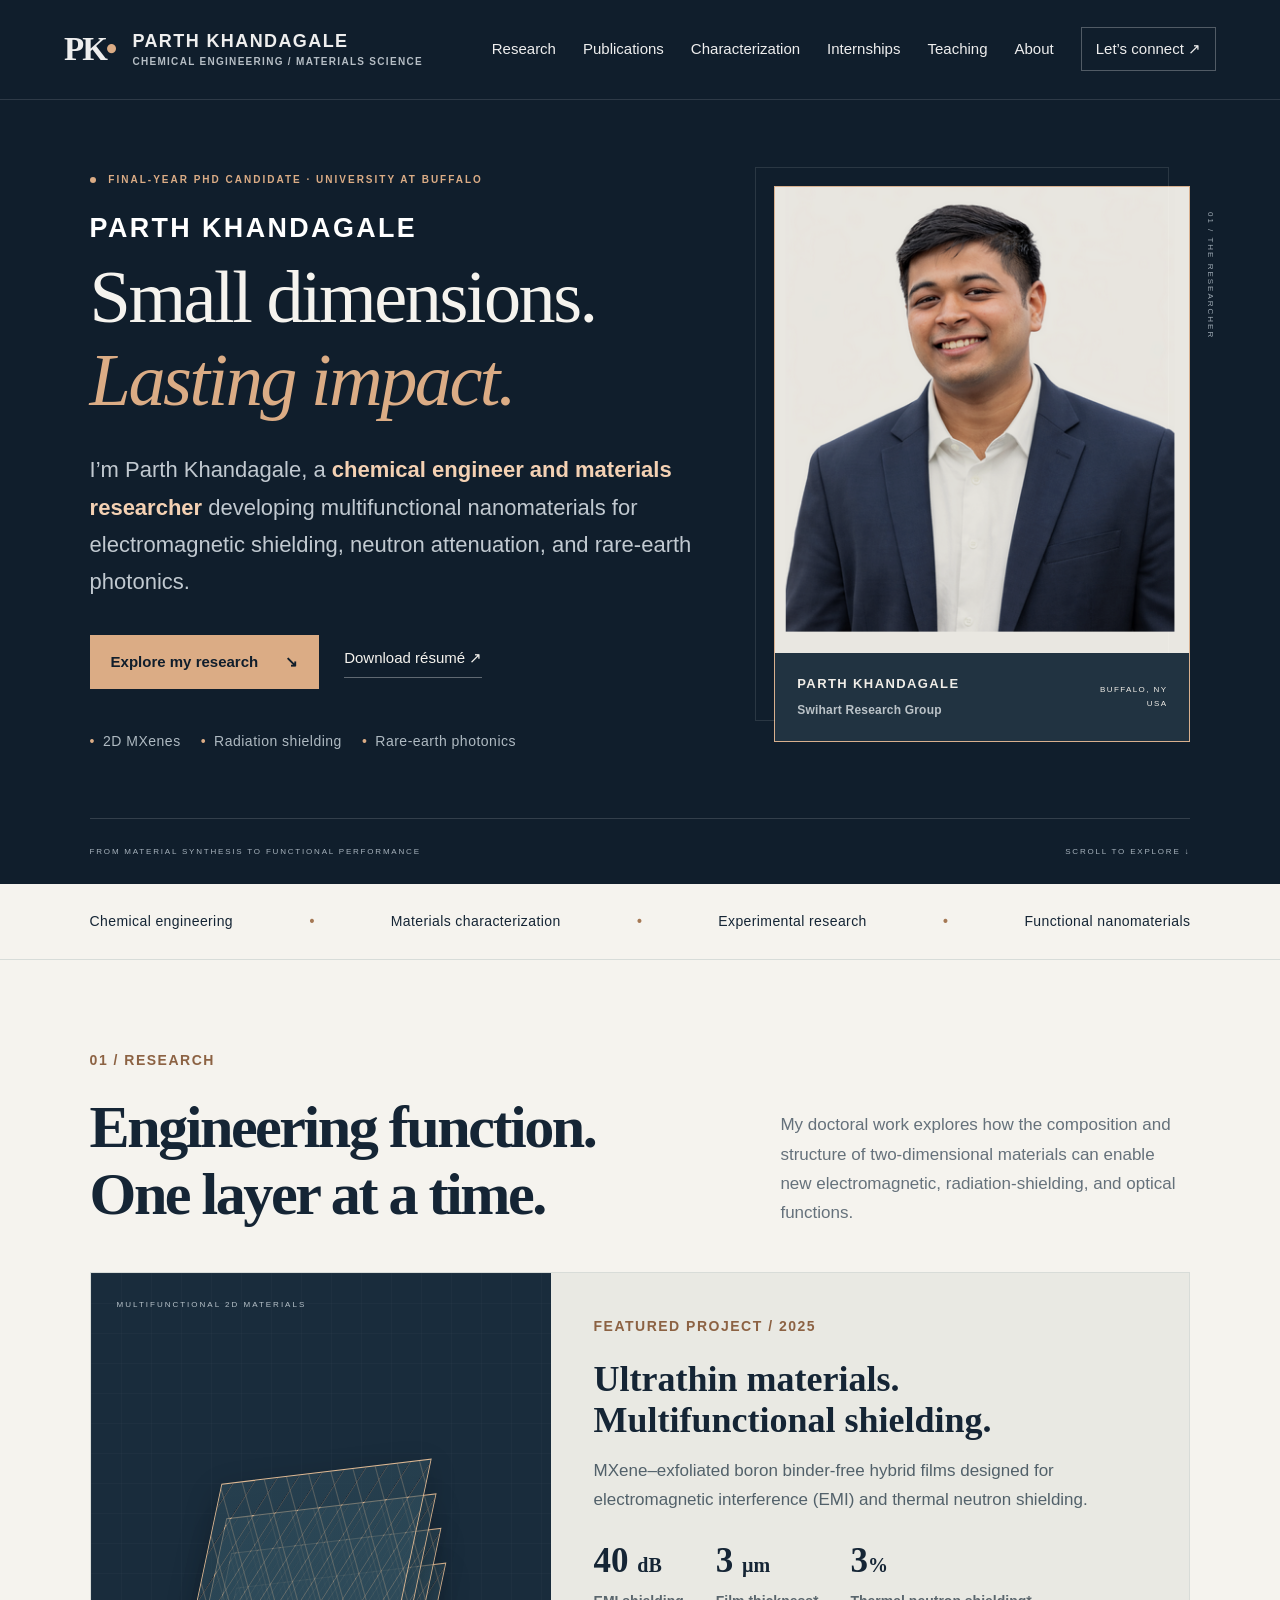
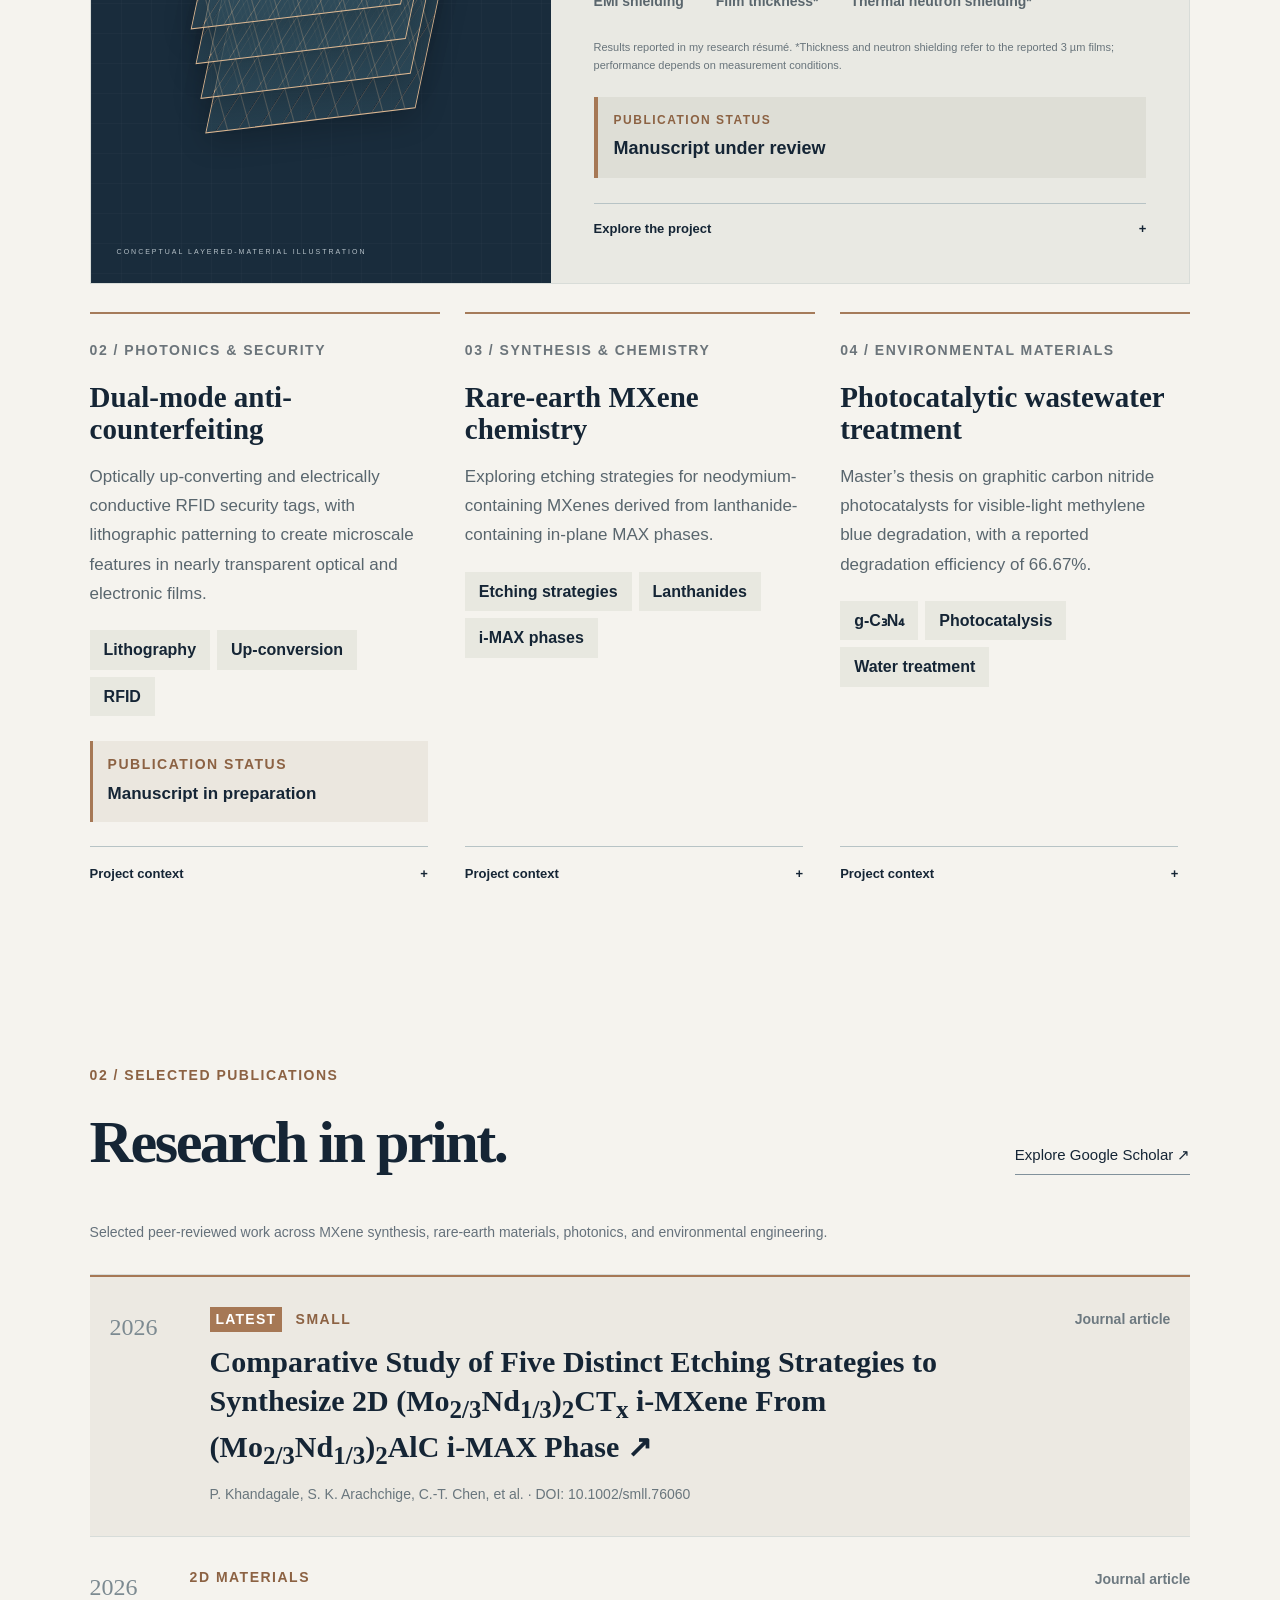
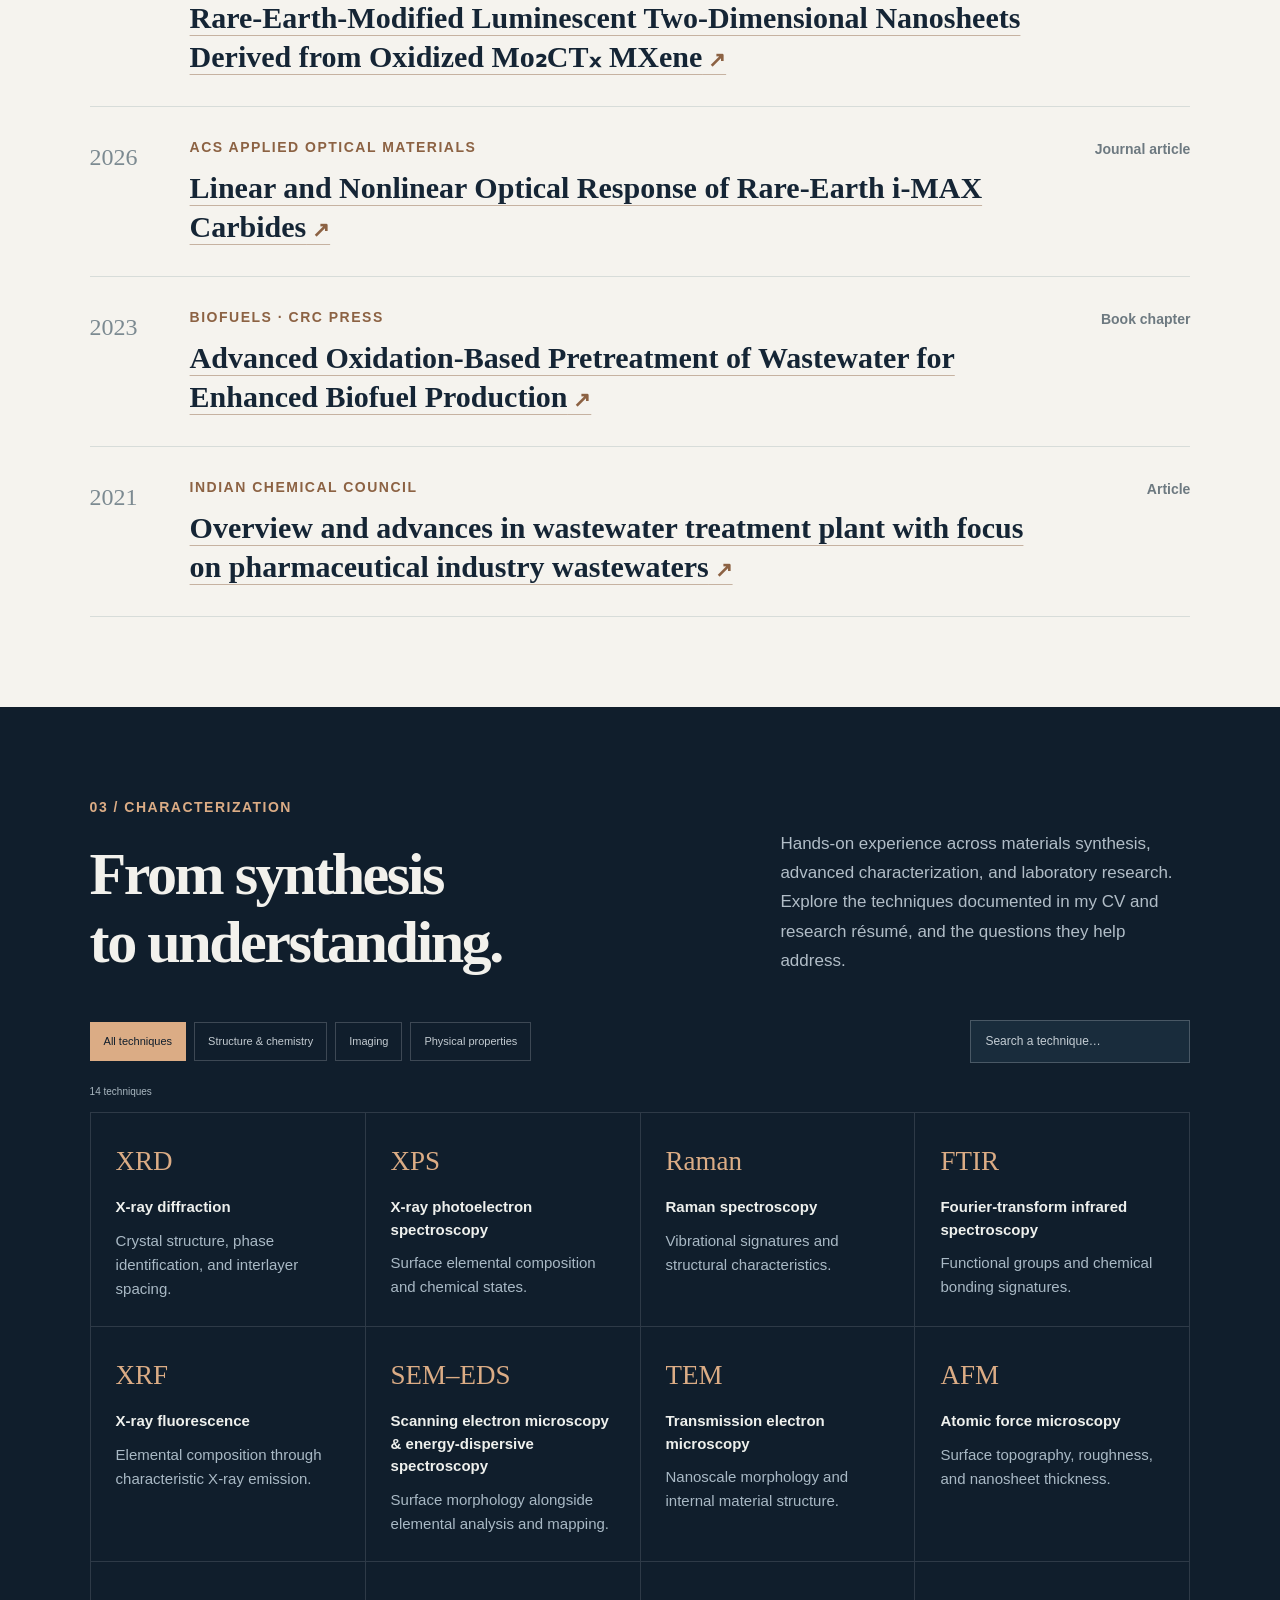
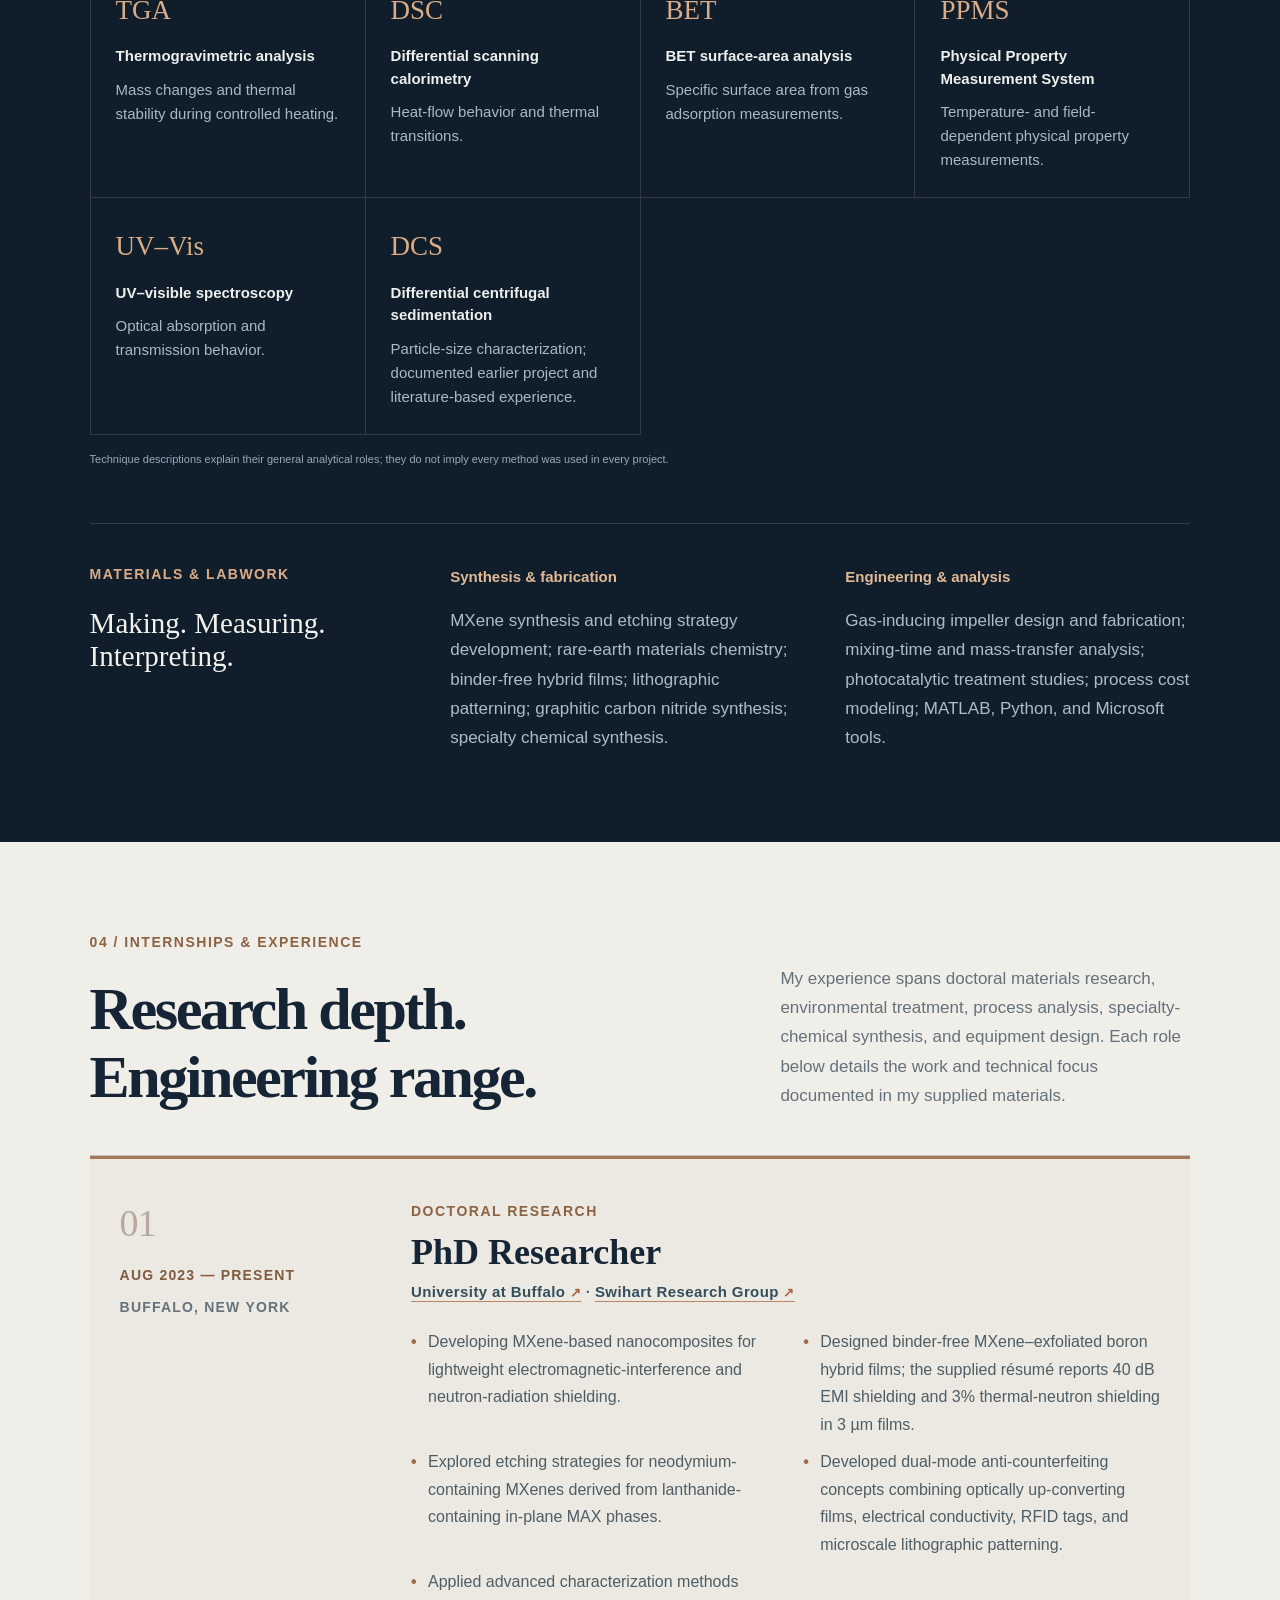
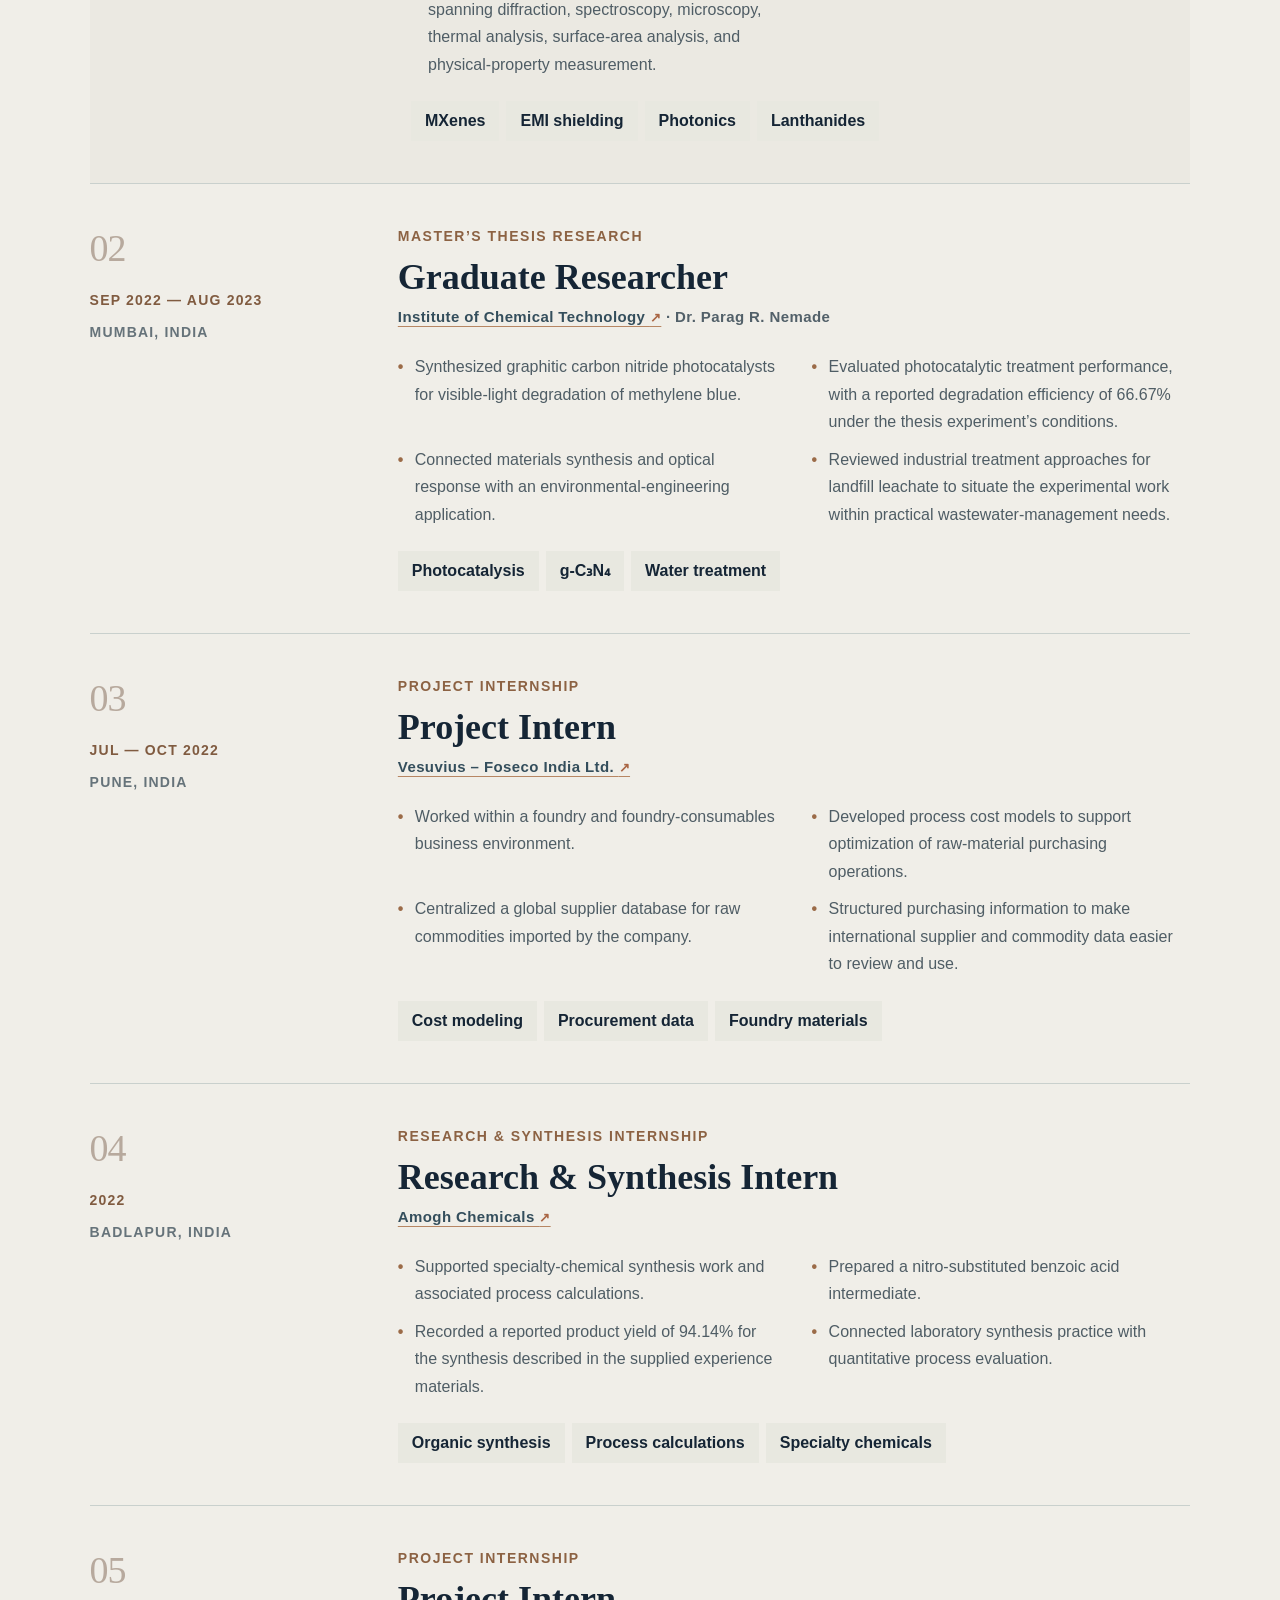
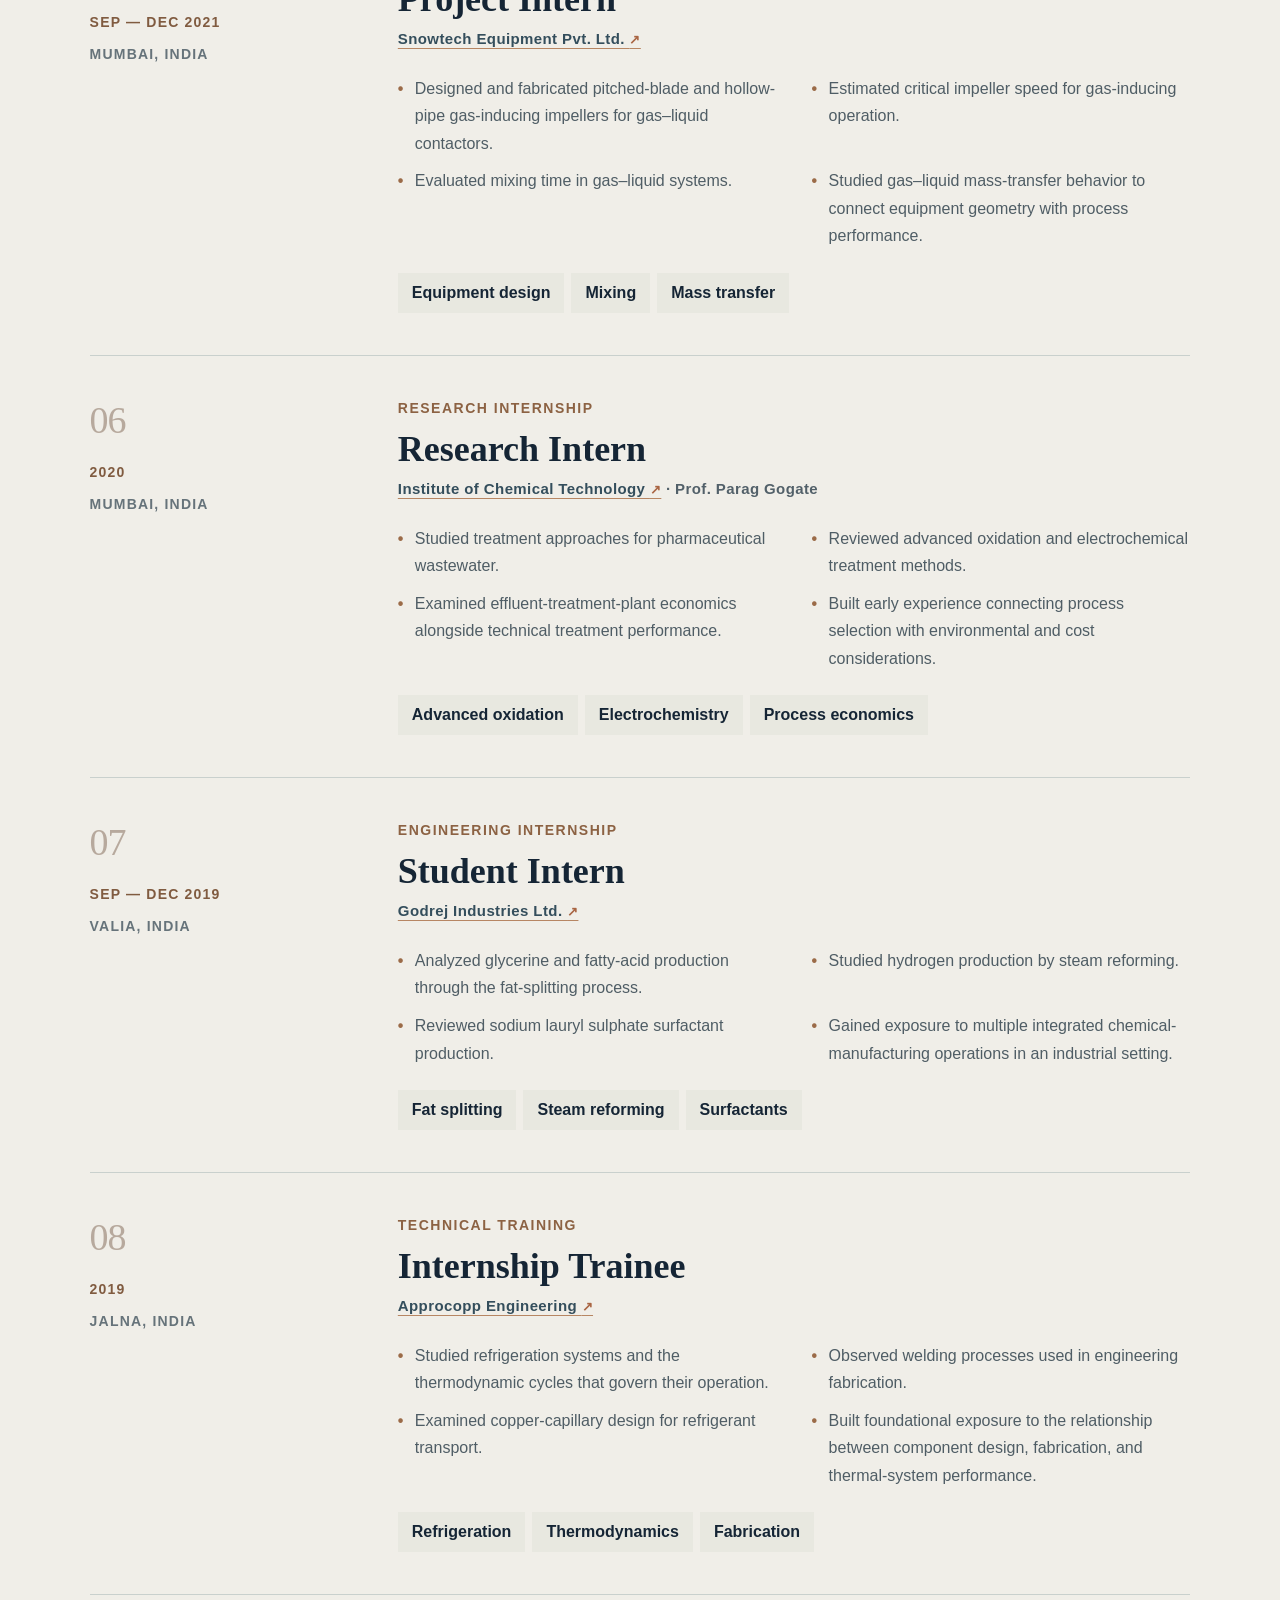
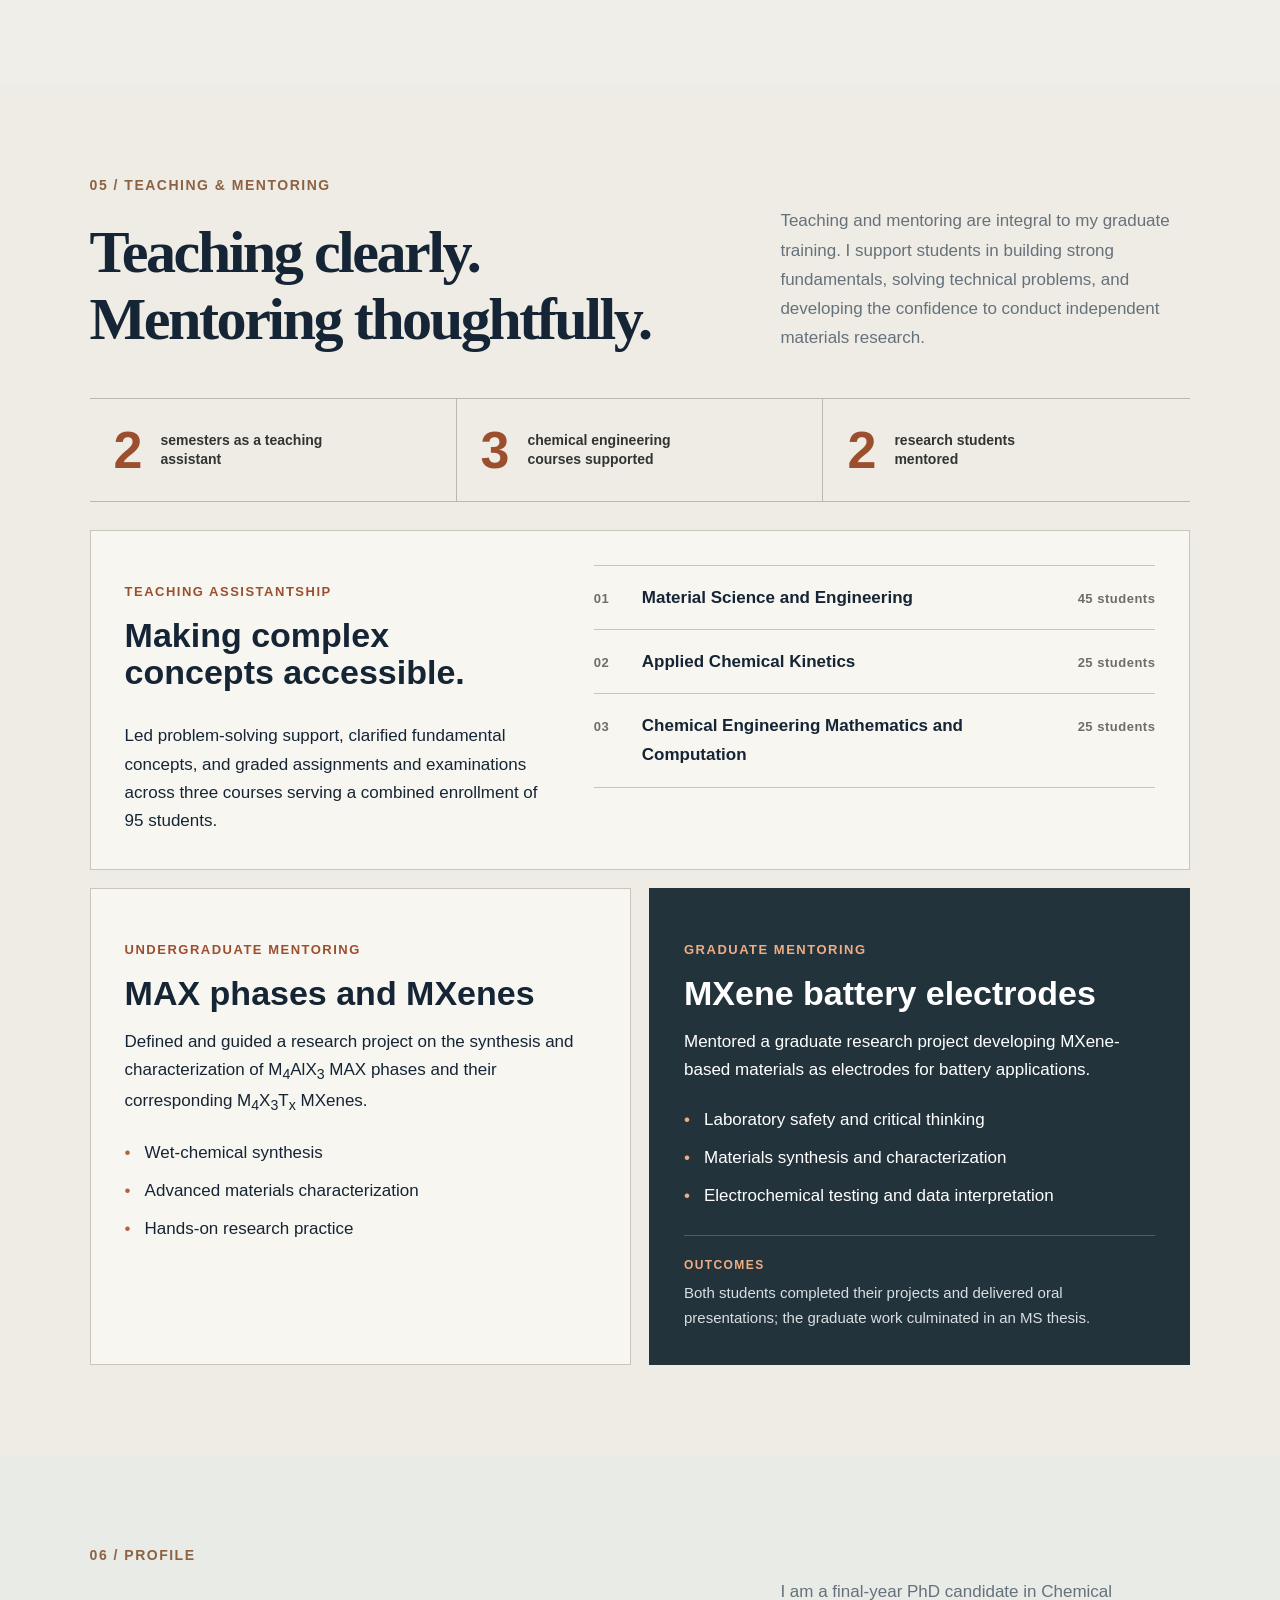
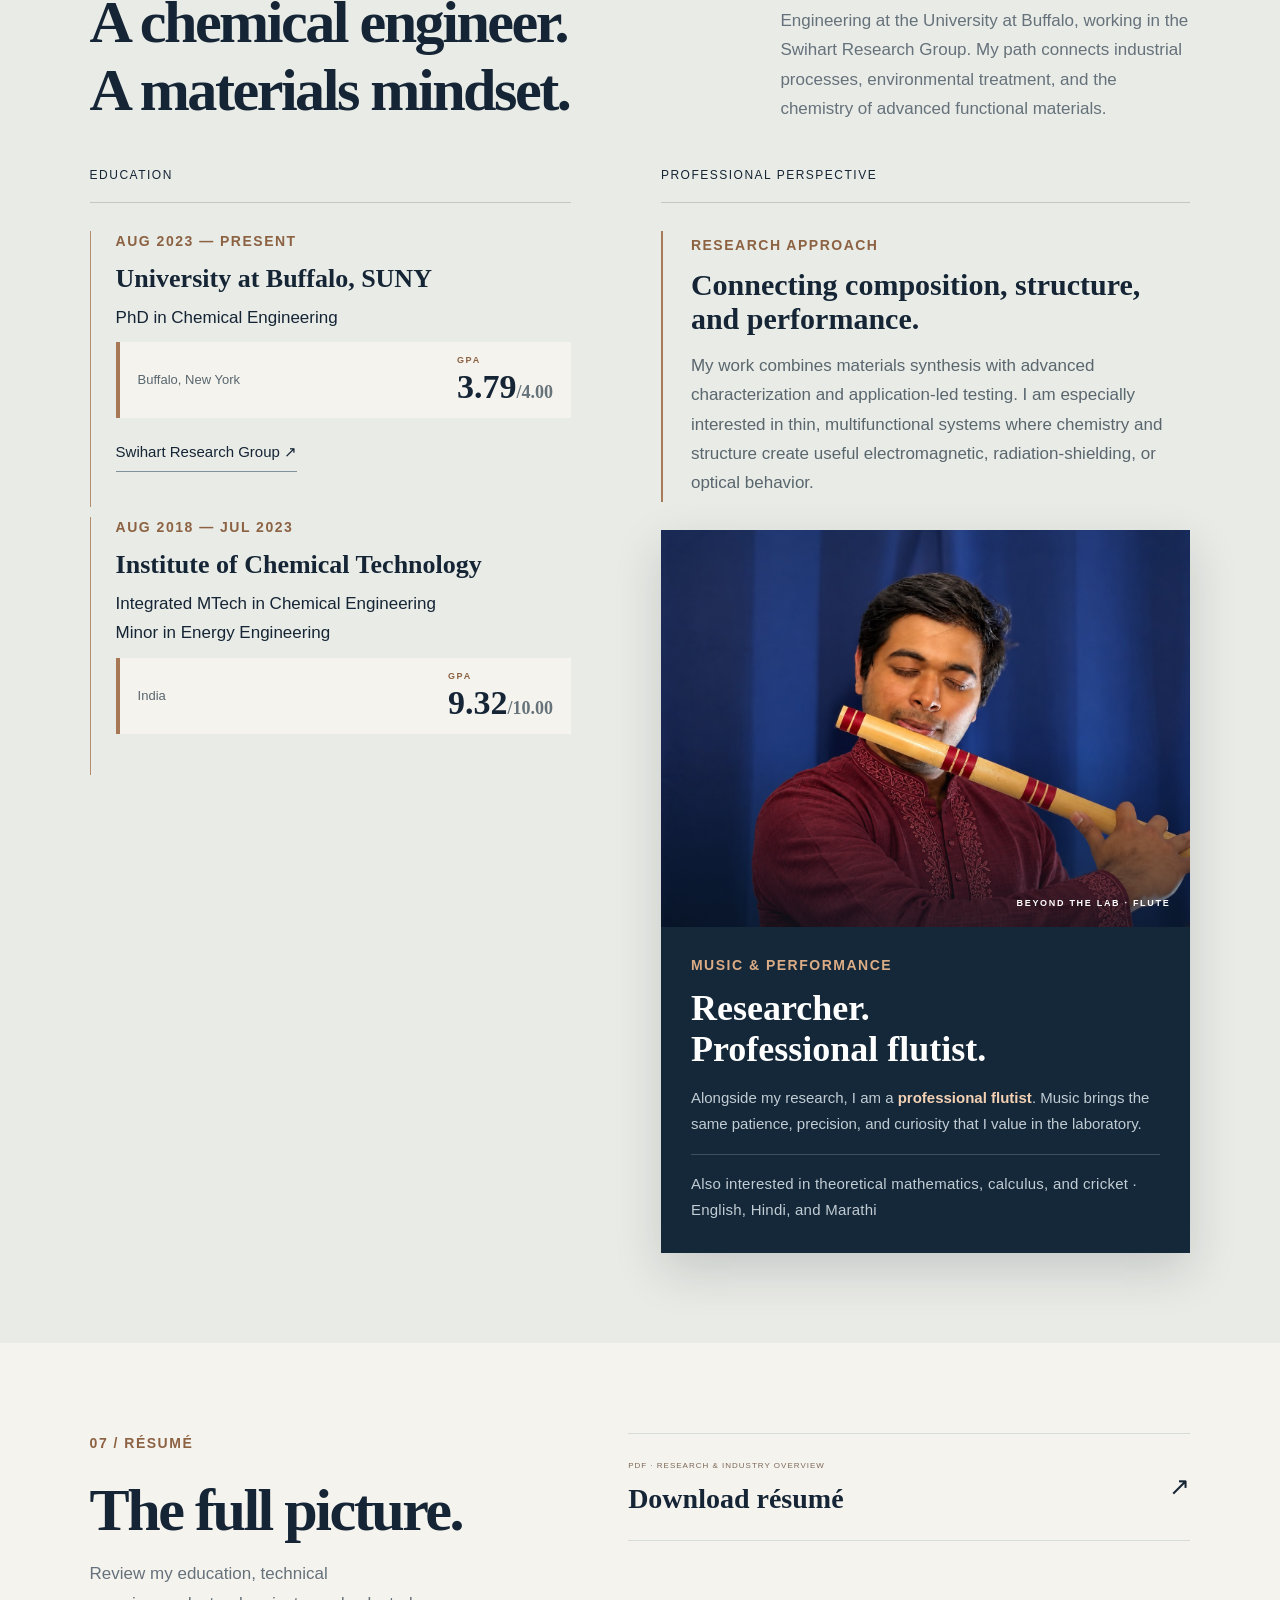
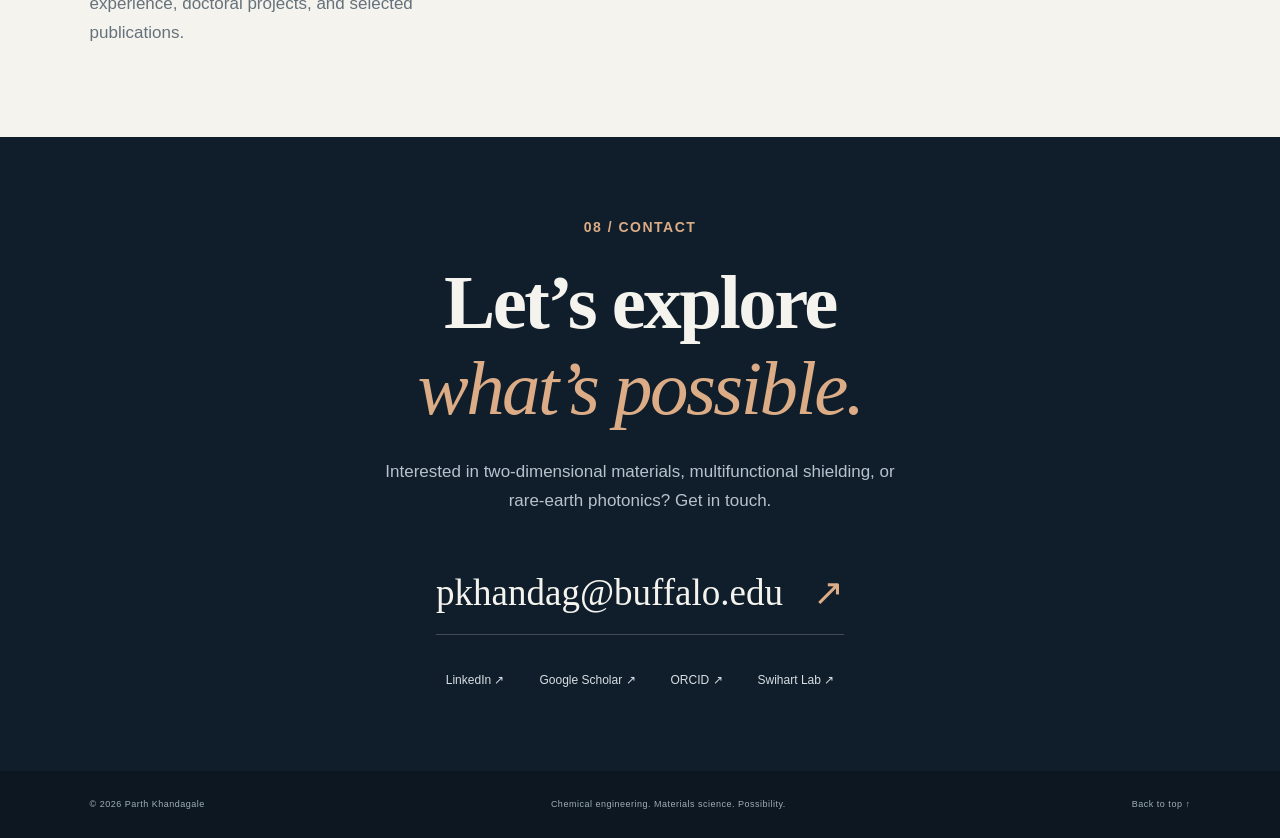
==== index.html @ 7218ef74 "Publish personal website" ====
<!doctype html>
<html lang="en">
<head>
<meta charset="utf-8"><meta name="viewport" content="width=device-width,initial-scale=1">
<title>Parth Khandagale | Chemical Engineering & Materials Research</title>
<meta name="description" content="Parth Khandagale — Chemical Engineering PhD student at the University at Buffalo. Research in MXenes, multifunctional nanomaterials, radiation shielding and rare-earth photonics.">
<meta name="theme-color" content="#101e2c"><meta property="og:title" content="Parth Khandagale | Materials, engineered for possibility."><meta property="og:description" content="Chemical engineering · 2D materials · Radiation shielding · Rare-earth photonics"><meta property="og:type" content="website"><meta property="og:image" content="https://parthk14.github.io/assets/parth-khandagale.png"><link rel="canonical" href="https://parthk14.github.io/">
<link rel="icon" href="assets/favicon.svg" type="image/svg+xml"><link rel="stylesheet" href="styles.css"><link rel="stylesheet" href="publication-update.css"><script src="script.js" defer></script><script src="layout-update.js" defer></script>
</head>
<body>
<a class="skip" href="#main">Skip to content</a>
<header><a class="brand" href="#home" aria-label="Parth Khandagale home"><span class="monogram">PK<span>•</span></span><span>PARTH KHANDAGALE<small>CHEMICAL ENGINEERING / MATERIALS SCIENCE</small></span></a><button class="menu" aria-expanded="false" aria-controls="nav">Menu <span>☰</span></button><nav id="nav" aria-label="Main navigation"><a href="#research">Research</a><a href="#publications">Publications</a><a href="#expertise">Characterization</a><a href="#experience">Internships</a><a href="#teaching">Teaching</a><a href="#about">About</a><a class="nav-contact" href="#contact">Let’s connect ↗</a></nav></header>
<main id="main">
<section class="hero" id="home"><div class="hero-copy"><div class="eyebrow"><span class="dot"></span> FINAL-YEAR PHD CANDIDATE · UNIVERSITY AT BUFFALO</div><h1>Small dimensions.<br><em>Lasting impact.</em></h1><p class="intro">I’m Parth Khandagale, a chemical engineer and materials researcher developing multifunctional nanomaterials for electromagnetic shielding, neutron attenuation, and rare-earth photonics.</p><div class="actions"><a class="button copper" href="#research">Explore my research <span>↘</span></a><a class="text-link" href="assets/Parth-Khandagale-Research-Resume.pdf" target="_blank" rel="noopener">Download résumé ↗</a></div><div class="hero-topics"><span>2D MXenes</span><span>Radiation shielding</span><span>Rare-earth photonics</span></div></div><figure class="portrait"><div class="portrait-grid" aria-hidden="true"></div><img src="assets/parth-khandagale.png" width="426" height="479" alt="Parth Khandagale wearing a navy blazer"><figcaption><span>PARTH KHANDAGALE<small>Swihart Research Group</small></span><span class="location">BUFFALO, NY<br>USA</span></figcaption><div class="photo-mark" aria-hidden="true">01 / THE RESEARCHER</div></figure><div class="hero-bottom"><span>FROM MATERIAL SYNTHESIS TO FUNCTIONAL PERFORMANCE</span><a href="#research">SCROLL TO EXPLORE ↓</a></div></section>
<div class="discipline-strip"><span>Chemical engineering</span><b>+</b><span>Materials characterization</span><b>+</b><span>Experimental research</span><b>+</b><span>Functional nanomaterials</span></div>
<section class="section research" id="research"><div class="section-heading"><div><p class="eyebrow">01 / RESEARCH</p><h2>Engineering function.<br>One layer at a time.</h2></div><p>My doctoral work explores how the composition and structure of two-dimensional materials can enable new electromagnetic, radiation-shielding, and optical functions.</p></div>
<article class="featured-project"><div class="material-art" aria-hidden="true"><span class="axis-label">MULTIFUNCTIONAL 2D MATERIALS</span><div class="layers"><i></i><i></i><i></i><i></i></div><span class="art-note">CONCEPTUAL LAYERED-MATERIAL ILLUSTRATION</span></div><div class="project-copy"><p class="eyebrow">FEATURED PROJECT / 2025</p><h3>Ultrathin materials.<br>Multifunctional shielding.</h3><p>MXene–exfoliated boron binder-free hybrid films designed for electromagnetic interference (EMI) and thermal neutron shielding.</p><div class="results"><div><strong>40 <small>dB</small></strong><span>EMI shielding</span></div><div><strong>3 <small>µm</small></strong><span>Film thickness*</span></div><div><strong>3<small>%</small></strong><span>Thermal neutron shielding*</span></div></div><p class="fine">Results reported in my research résumé. *Thickness and neutron shielding refer to the reported 3 µm films; performance depends on measurement conditions.</p><p class="manuscript-status featured-status"><span>PUBLICATION STATUS</span><strong>Manuscript under review</strong></p><details><summary>Explore the project <span>+</span></summary><p>This project brings together MXene-based nanocomposites and exfoliated boron in binder-free films, connecting thin-film materials design with electromagnetic and neutron attenuation. It is part of my broader interest in lightweight, multifunctional shielding materials.</p></details></div></article>
<div class="project-grid"><article class="project"><span class="project-no">02 / PHOTONICS & SECURITY</span><h3>Dual-mode anti-counterfeiting</h3><p>Optically up-converting and electrically conductive RFID security tags, with lithographic patterning to create microscale features in nearly transparent optical and electronic films.</p><div class="tags"><span>Lithography</span><span>Up-conversion</span><span>RFID</span></div><p class="manuscript-status"><span>PUBLICATION STATUS</span><strong>Manuscript in preparation</strong></p><details><summary>Project context <span>+</span></summary><p>Reported project period: January–December 2025. This work brings optical and electronic functionality into patterned films for complementary authentication modes.</p></details></article><article class="project"><span class="project-no">03 / SYNTHESIS & CHEMISTRY</span><h3>Rare-earth MXene chemistry</h3><p>Exploring etching strategies for neodymium-containing MXenes derived from lanthanide-containing in-plane MAX phases.</p><div class="tags"><span>Etching strategies</span><span>Lanthanides</span><span>i-MAX phases</span></div><details><summary>Project context <span>+</span></summary><p>Reported project period: January–December 2024. Synthesis exploration focused on (Mo<sub>2/3</sub>Nd<sub>1/3</sub>)<sub>2</sub>CT<sub>x</sub>, connecting selective chemical processing with the development of rare-earth-containing two-dimensional materials.</p></details></article><article class="project"><span class="project-no">04 / ENVIRONMENTAL MATERIALS</span><h3>Photocatalytic wastewater treatment</h3><p>Master’s thesis on graphitic carbon nitride photocatalysts for visible-light methylene blue degradation, with a reported degradation efficiency of 66.67%.</p><div class="tags"><span>g-C₃N₄</span><span>Photocatalysis</span><span>Water treatment</span></div><details><summary>Project context <span>+</span></summary><p>Conducted under Dr. Parag R. Nemade, September 2022–August 2023. The work included photocatalyst synthesis and a review of industrial treatment approaches for landfill leachate. The reported efficiency applies to the thesis experiment’s conditions.</p></details></article></div></section>
<section class="experience-section section" id="experience"><div class="section-heading"><div><p class="eyebrow">04 / INTERNSHIPS & EXPERIENCE</p><h2>Research depth.<br>Engineering range.</h2></div><p>My experience spans doctoral materials research, environmental treatment, process analysis, specialty-chemical synthesis, and equipment design. Each role below details the work and technical focus documented in my supplied materials.</p></div><div class="experience-ledger">
<article class="experience-entry featured"><div class="experience-meta"><span class="experience-index">01</span><p>AUG 2023 — PRESENT</p><span>Buffalo, New York</span></div><div class="experience-body"><p class="experience-type">DOCTORAL RESEARCH</p><h3>PhD Researcher</h3><h4><a href="https://www.buffalo.edu/" target="_blank" rel="noopener">University at Buffalo <span aria-hidden="true">↗</span></a> · <a href="https://sites.google.com/view/swihart-canlab/people" target="_blank" rel="noopener">Swihart Research Group <span aria-hidden="true">↗</span></a></h4><ul><li>Developing MXene-based nanocomposites for lightweight electromagnetic-interference and neutron-radiation shielding.</li><li>Designed binder-free MXene–exfoliated boron hybrid films; the supplied résumé reports 40 dB EMI shielding and 3% thermal-neutron shielding in 3 µm films.</li><li>Explored etching strategies for neodymium-containing MXenes derived from lanthanide-containing in-plane MAX phases.</li><li>Developed dual-mode anti-counterfeiting concepts combining optically up-converting films, electrical conductivity, RFID tags, and microscale lithographic patterning.</li><li>Applied advanced characterization methods spanning diffraction, spectroscopy, microscopy, thermal analysis, surface-area analysis, and physical-property measurement.</li></ul><div class="tags"><span>MXenes</span><span>EMI shielding</span><span>Photonics</span><span>Lanthanides</span></div></div></article>
<article class="experience-entry"><div class="experience-meta"><span class="experience-index">02</span><p>SEP 2022 — AUG 2023</p><span>Mumbai, India</span></div><div class="experience-body"><p class="experience-type">MASTER’S THESIS RESEARCH</p><h3>Graduate Researcher</h3><h4><a href="https://www.ictmumbai.edu.in/" target="_blank" rel="noopener">Institute of Chemical Technology <span aria-hidden="true">↗</span></a> · Dr. Parag R. Nemade</h4><ul><li>Synthesized graphitic carbon nitride photocatalysts for visible-light degradation of methylene blue.</li><li>Evaluated photocatalytic treatment performance, with a reported degradation efficiency of 66.67% under the thesis experiment’s conditions.</li><li>Connected materials synthesis and optical response with an environmental-engineering application.</li><li>Reviewed industrial treatment approaches for landfill leachate to situate the experimental work within practical wastewater-management needs.</li></ul><div class="tags"><span>Photocatalysis</span><span>g-C₃N₄</span><span>Water treatment</span></div></div></article>
<article class="experience-entry"><div class="experience-meta"><span class="experience-index">03</span><p>JUL — OCT 2022</p><span>Pune, India</span></div><div class="experience-body"><p class="experience-type">PROJECT INTERNSHIP</p><h3>Project Intern</h3><h4><a href="https://www.fosecoindia.com/en/index.html" target="_blank" rel="noopener">Vesuvius – Foseco India Ltd. <span aria-hidden="true">↗</span></a></h4><ul><li>Worked within a foundry and foundry-consumables business environment.</li><li>Developed process cost models to support optimization of raw-material purchasing operations.</li><li>Centralized a global supplier database for raw commodities imported by the company.</li><li>Structured purchasing information to make international supplier and commodity data easier to review and use.</li></ul><div class="tags"><span>Cost modeling</span><span>Procurement data</span><span>Foundry materials</span></div></div></article>
<article class="experience-entry"><div class="experience-meta"><span class="experience-index">04</span><p>2022</p><span>Badlapur, India</span></div><div class="experience-body"><p class="experience-type">RESEARCH & SYNTHESIS INTERNSHIP</p><h3>Research & Synthesis Intern</h3><h4><a href="https://www.amoghchemicals.in/" target="_blank" rel="noopener">Amogh Chemicals <span aria-hidden="true">↗</span></a></h4><ul><li>Supported specialty-chemical synthesis work and associated process calculations.</li><li>Prepared a nitro-substituted benzoic acid intermediate.</li><li>Recorded a reported product yield of 94.14% for the synthesis described in the supplied experience materials.</li><li>Connected laboratory synthesis practice with quantitative process evaluation.</li></ul><div class="tags"><span>Organic synthesis</span><span>Process calculations</span><span>Specialty chemicals</span></div></div></article>
<article class="experience-entry"><div class="experience-meta"><span class="experience-index">05</span><p>SEP — DEC 2021</p><span>Mumbai, India</span></div><div class="experience-body"><p class="experience-type">PROJECT INTERNSHIP</p><h3>Project Intern</h3><h4><a href="https://www.snowtechpro.com/" target="_blank" rel="noopener">Snowtech Equipment Pvt. Ltd. <span aria-hidden="true">↗</span></a></h4><ul><li>Designed and fabricated pitched-blade and hollow-pipe gas-inducing impellers for gas–liquid contactors.</li><li>Estimated critical impeller speed for gas-inducing operation.</li><li>Evaluated mixing time in gas–liquid systems.</li><li>Studied gas–liquid mass-transfer behavior to connect equipment geometry with process performance.</li></ul><div class="tags"><span>Equipment design</span><span>Mixing</span><span>Mass transfer</span></div></div></article>
<article class="experience-entry"><div class="experience-meta"><span class="experience-index">06</span><p>2020</p><span>Mumbai, India</span></div><div class="experience-body"><p class="experience-type">RESEARCH INTERNSHIP</p><h3>Research Intern</h3><h4><a href="https://www.ictmumbai.edu.in/" target="_blank" rel="noopener">Institute of Chemical Technology <span aria-hidden="true">↗</span></a> · Prof. Parag Gogate</h4><ul><li>Studied treatment approaches for pharmaceutical wastewater.</li><li>Reviewed advanced oxidation and electrochemical treatment methods.</li><li>Examined effluent-treatment-plant economics alongside technical treatment performance.</li><li>Built early experience connecting process selection with environmental and cost considerations.</li></ul><div class="tags"><span>Advanced oxidation</span><span>Electrochemistry</span><span>Process economics</span></div></div></article>
<article class="experience-entry"><div class="experience-meta"><span class="experience-index">07</span><p>SEP — DEC 2019</p><span>Valia, India</span></div><div class="experience-body"><p class="experience-type">ENGINEERING INTERNSHIP</p><h3>Student Intern</h3><h4><a href="https://www.godrejindustries.com/" target="_blank" rel="noopener">Godrej Industries Ltd. <span aria-hidden="true">↗</span></a></h4><ul><li>Analyzed glycerine and fatty-acid production through the fat-splitting process.</li><li>Studied hydrogen production by steam reforming.</li><li>Reviewed sodium lauryl sulphate surfactant production.</li><li>Gained exposure to multiple integrated chemical-manufacturing operations in an industrial setting.</li></ul><div class="tags"><span>Fat splitting</span><span>Steam reforming</span><span>Surfactants</span></div></div></article>
<article class="experience-entry"><div class="experience-meta"><span class="experience-index">08</span><p>2019</p><span>Jalna, India</span></div><div class="experience-body"><p class="experience-type">TECHNICAL TRAINING</p><h3>Internship Trainee</h3><h4><a href="https://in.linkedin.com/company/approcoppengineering" target="_blank" rel="noopener">Approcopp Engineering <span aria-hidden="true">↗</span></a></h4><ul><li>Studied refrigeration systems and the thermodynamic cycles that govern their operation.</li><li>Observed welding processes used in engineering fabrication.</li><li>Examined copper-capillary design for refrigerant transport.</li><li>Built foundational exposure to the relationship between component design, fabrication, and thermal-system performance.</li></ul><div class="tags"><span>Refrigeration</span><span>Thermodynamics</span><span>Fabrication</span></div></div></article>
</div></section>
<section class="teaching-section section" id="teaching"><div class="section-heading"><div><p class="eyebrow">05 / TEACHING &amp; MENTORING</p><h2>Teaching clearly.<br>Mentoring thoughtfully.</h2></div><p>Teaching and mentoring are integral to my graduate training. I support students in building strong fundamentals, solving technical problems, and developing the confidence to conduct independent materials research.</p></div><div class="teaching-stats" aria-label="Teaching and mentoring summary"><div><strong>2</strong><span>semesters as a teaching assistant</span></div><div><strong>3</strong><span>chemical engineering courses supported</span></div><div><strong>2</strong><span>research students mentored</span></div></div><div class="teaching-grid"><article class="teaching-card teaching-card-wide"><p class="teaching-label">TEACHING ASSISTANTSHIP</p><h3>Making complex concepts accessible.</h3><p>Led problem-solving support, clarified fundamental concepts, and graded assignments and examinations across three courses serving a combined enrollment of 95 students.</p><div class="course-list"><div><span>01</span><strong>Material Science and Engineering</strong><small>45 students</small></div><div><span>02</span><strong>Applied Chemical Kinetics</strong><small>25 students</small></div><div><span>03</span><strong>Chemical Engineering Mathematics and Computation</strong><small>25 students</small></div></div></article><article class="teaching-card"><p class="teaching-label">UNDERGRADUATE MENTORING</p><h3>MAX phases and MXenes</h3><p>Defined and guided a research project on the synthesis and characterization of M<sub>4</sub>AlX<sub>3</sub> MAX phases and their corresponding M<sub>4</sub>X<sub>3</sub>T<sub>x</sub> MXenes.</p><ul><li>Wet-chemical synthesis</li><li>Advanced materials characterization</li><li>Hands-on research practice</li></ul></article><article class="teaching-card teaching-card-dark"><p class="teaching-label">GRADUATE MENTORING</p><h3>MXene battery electrodes</h3><p>Mentored a graduate research project developing MXene-based materials as electrodes for battery applications.</p><ul><li>Laboratory safety and critical thinking</li><li>Materials synthesis and characterization</li><li>Electrochemical testing and data interpretation</li></ul><p class="mentoring-outcome"><strong>OUTCOMES</strong> Both students completed their projects and delivered oral presentations; the graduate work culminated in an MS thesis.</p></article></div></section>
<section class="expertise section" id="expertise"><div class="section-heading"><div><p class="eyebrow">03 / CHARACTERIZATION</p><h2>From synthesis<br>to understanding.</h2></div><p>Hands-on experience across materials synthesis, advanced characterization, and laboratory research. Explore the techniques documented in my CV and research résumé, and the questions they help address.</p></div><div class="tool-controls"><div class="filters" role="group" aria-label="Filter characterization techniques"><button class="active" data-filter="all" aria-pressed="true">All techniques</button><button data-filter="structure" aria-pressed="false">Structure & chemistry</button><button data-filter="imaging" aria-pressed="false">Imaging</button><button data-filter="properties" aria-pressed="false">Physical properties</button></div><label class="search"><span class="sr-only">Search techniques</span><input type="search" id="tech-search" placeholder="Search a technique…"></label></div><p class="tech-count" aria-live="polite" id="tech-count">14 techniques</p><div class="tech-grid" id="tech-grid"></div><noscript><p>Characterization experience: XRD, XPS, Raman, FTIR, XRF, SEM–EDS, TEM, AFM, TGA, DSC, BET, PPMS, and UV–Vis. Earlier project experience includes DCS. Enable JavaScript to explore individual methods and filters.</p></noscript><p class="empty" id="empty" hidden>No matching techniques. Try another search or select “All techniques.”</p><p class="fine">Technique descriptions explain their general analytical roles; they do not imply every method was used in every project.</p><div class="lab-skills"><div><p class="eyebrow">MATERIALS & LABWORK</p><h3>Making. Measuring.<br>Interpreting.</h3></div><div><h4>Synthesis & fabrication</h4><p>MXene synthesis and etching strategy development; rare-earth materials chemistry; binder-free hybrid films; lithographic patterning; graphitic carbon nitride synthesis; specialty chemical synthesis.</p></div><div><h4>Engineering & analysis</h4><p>Gas-inducing impeller design and fabrication; mixing-time and mass-transfer analysis; photocatalytic treatment studies; process cost modeling; MATLAB, Python, and Microsoft tools.</p></div></div></section>
<section class="section" id="publications"><div class="section-heading"><div><p class="eyebrow">04 / SELECTED PUBLICATIONS</p><h2>Research in print.</h2></div><a class="text-link dark" href="https://scholar.google.com/citations?user=qtDXKjwAAAAJ" target="_blank" rel="noopener">Explore Google Scholar ↗</a></div><p class="section-note">Selected peer-reviewed work across MXene synthesis, rare-earth materials, photonics, and environmental engineering.</p><div class="publication-list"><article class="latest-publication"><span class="pub-year">2026</span><div><p class="eyebrow"><span class="latest-label">LATEST</span> SMALL</p><h3><a href="https://doi.org/10.1002/smll.76060" target="_blank" rel="noopener">Comparative Study of Five Distinct Etching Strategies to Synthesize 2D (Mo<sub>2/3</sub>Nd<sub>1/3</sub>)<sub>2</sub>CT<sub>x</sub> i-MXene From (Mo<sub>2/3</sub>Nd<sub>1/3</sub>)<sub>2</sub>AlC i-MAX Phase <span aria-hidden="true">↗</span></a></h3><p class="pub-authors">P. Khandagale, S. K. Arachchige, C.-T. Chen, et al. · DOI: 10.1002/smll.76060</p></div><span class="pub-type">Journal article</span></article><article><span class="pub-year">2026</span><div><p class="eyebrow">2D MATERIALS</p><h3>Rare-Earth-Modified Luminescent Two-Dimensional Nanosheets Derived from Oxidized Mo₂CTₓ MXene</h3></div><span class="pub-type">Journal article</span></article><article><span class="pub-year">2026</span><div><p class="eyebrow">ACS APPLIED OPTICAL MATERIALS</p><h3>Linear and Nonlinear Optical Response of Rare-Earth i-MAX Carbides</h3></div><span class="pub-type">Journal article</span></article><article><span class="pub-year">2023</span><div><p class="eyebrow">BIOFUELS · CRC PRESS</p><h3>Advanced Oxidation-Based Pretreatment of Wastewater for Enhanced Biofuel Production</h3></div><span class="pub-type">Book chapter</span></article><article><span class="pub-year">2021</span><div><p class="eyebrow">INDIAN CHEMICAL COUNCIL</p><h3>Overview and advances in wastewater treatment plant with focus on pharmaceutical industry wastewaters</h3></div><span class="pub-type">Article</span></article></div></section>
<section class="about section" id="about"><div class="section-heading"><div><p class="eyebrow">05 / PROFILE</p><h2>A chemical engineer.<br>A materials mindset.</h2></div><p>I am a final-year PhD candidate in Chemical Engineering at the University at Buffalo, working in the Swihart Research Group. My path connects industrial processes, environmental treatment, and the chemistry of advanced functional materials.</p></div><div class="about-columns"><div><h3 class="subhead">Education</h3><article class="timeline"><p class="eyebrow">AUG 2023 — PRESENT</p><h3>University at Buffalo, SUNY</h3><p>PhD in Chemical Engineering</p><p class="muted">Buffalo, New York · GPA 3.79/4.00</p><a class="text-link dark" href="https://sites.google.com/view/swihart-canlab/people" target="_blank" rel="noopener">Swihart Research Group ↗</a></article><article class="timeline"><p class="eyebrow">AUG 2018 — JUL 2023</p><h3>Institute of Chemical Technology</h3><p>Integrated MTech in Chemical Engineering<br>Minor in Energy Engineering</p><p class="muted">India · GPA 9.32/10.00</p></article></div><div><h3 class="subhead">Professional perspective</h3><div class="profile-statement"><p class="eyebrow">RESEARCH APPROACH</p><h3>Connecting composition, structure, and performance.</h3><p>My work combines materials synthesis with advanced characterization and application-led testing. I am especially interested in thin, multifunctional systems where chemistry and structure create useful electromagnetic, radiation-shielding, or optical behavior.</p></div><div class="beyond flute-feature"><figure><img src="assets/parth-khandagale-flute.jpeg" width="1448" height="1086" loading="lazy" alt="Parth Khandagale performing on an Indian bamboo flute"><figcaption>BEYOND THE LAB · FLUTE</figcaption></figure><div class="flute-copy"><p class="eyebrow">MUSIC & PERFORMANCE</p><h3>Researcher.<br>Professional flutist.</h3><p>Alongside my research, I am a professional flutist. Music brings the same patience, precision, and curiosity that I value in the laboratory.</p><p class="personal-note">Also interested in theoretical mathematics, calculus, and cricket · English, Hindi, and Marathi</p></div></div></div></div></section>
<section class="documents section" id="cv"><div><p class="eyebrow">06 / RÉSUMÉ</p><h2>The full picture.</h2><p>Review my education, technical experience, doctoral projects, and selected publications.</p></div><div class="document-links"><a href="assets/Parth-Khandagale-Research-Resume.pdf" target="_blank" rel="noopener"><span><small>PDF · RESEARCH & INDUSTRY OVERVIEW</small><strong>Download résumé</strong></span><span>↗</span></a></div></section>
<section class="contact section" id="contact"><p class="eyebrow">07 / CONTACT</p><h2>Let’s explore<br><em>what’s possible.</em></h2><p>Interested in two-dimensional materials, multifunctional shielding, or rare-earth photonics? Get in touch.</p><a class="email" href="mailto:pkhandag@buffalo.edu">pkhandag@buffalo.edu <span>↗</span></a><div class="social-links"><a href="https://www.linkedin.com/in/parth-khandagale/" target="_blank" rel="noopener">LinkedIn ↗</a><a href="https://scholar.google.com/citations?user=qtDXKjwAAAAJ" target="_blank" rel="noopener">Google Scholar ↗</a><a href="https://orcid.org/0000-0003-3942-6298" target="_blank" rel="noopener">ORCID ↗</a><a href="https://sites.google.com/view/swihart-canlab/people" target="_blank" rel="noopener">Swihart Lab ↗</a></div></section>
</main><footer><span>© <span id="year">2026</span> Parth Khandagale</span><span>Chemical engineering. Materials science. Possibility.</span><a href="#home">Back to top ↑</a></footer>
</body></html>
---- styles.css ----
:root{--navy:#101e2c;--navy2:#192c3c;--paper:#f5f3ee;--ink:#152535;--copper:#dbac85;--muted:#65717b;--line:#d7dcd9;--white:#fff;--serif:Georgia,'Times New Roman',serif}*{box-sizing:border-box}html{scroll-behavior:smooth;scroll-padding-top:100px}body{margin:0;background:var(--paper);color:var(--ink);font-family:Arial,Helvetica,sans-serif;line-height:1.65}a{color:inherit;text-decoration:none}button,input{font:inherit}button,a,input,summary{-webkit-tap-highlight-color:transparent}button{cursor:pointer}a:focus-visible,button:focus-visible,input:focus-visible,summary:focus-visible{outline:3px solid #b87a48;outline-offset:5px}a:hover{text-decoration:underline;text-underline-offset:5px}h1,h2,h3,h4,p,figure{margin:0}h1,h2,h3{line-height:1.12;font-weight:400}h1,h2{font-family:var(--serif);letter-spacing:-2.5px}h1{font-size:clamp(52px,5.5vw,85px)}h2{font-size:clamp(40px,4.4vw,62px)}h3{font-size:29px;font-family:var(--serif)}h4{font-size:17px}em{font-weight:400;color:var(--copper)}p{margin-top:16px}header{background:var(--navy);color:#eee;display:flex;justify-content:space-between;align-items:center;gap:24px;padding:21px 5%;border-bottom:1px solid #ffffff20;position:sticky;top:0;z-index:50}.brand{display:flex;align-items:center;gap:17px;font-size:12px;letter-spacing:1.8px}.brand:hover{text-decoration:none}.brand small{display:block;font-size:8px;letter-spacing:1.3px;color:#b6bec5}.monogram{font-family:var(--serif);font-size:33px;letter-spacing:-2px}.monogram span{color:var(--copper)}nav{display:flex;gap:27px;font-size:13px;align-items:center}.nav-contact{border:1px solid #ffffff45;padding:8px 14px}.menu{display:none}.hero{background:var(--navy);color:var(--paper);padding:72px 7% 0;display:grid;grid-template-columns:1.4fr 1fr;gap:40px 6%;overflow:hidden}.eyebrow{font-size:10px;font-weight:600;letter-spacing:2px;line-height:1.6;margin:0 0 22px;text-transform:uppercase}.hero .eyebrow{color:var(--copper)}.dot{display:inline-block;width:6px;height:6px;border-radius:50%;background:var(--copper);margin-right:8px}.hero h1{margin-top:29px}.intro{max-width:570px;color:#c1c9d0;font-size:17px;line-height:1.8;margin-top:29px}.actions{display:flex;align-items:center;gap:25px;margin-top:34px;flex-wrap:wrap}.button{display:inline-flex;align-items:center;gap:27px;padding:14px 21px;font-size:13px;font-weight:600}.copper{background:var(--copper);color:var(--navy)}.button:hover{background:#e7c3a5;text-decoration:none}.text-link{font-size:13px;border-bottom:1px solid #ffffff55;padding-bottom:6px}.text-link.dark{border-color:#81919b}.hero-topics{display:flex;gap:20px;color:#afbac2;font-size:10px;letter-spacing:.5px;margin-top:40px;flex-wrap:wrap}.hero-topics span:before{content:'+';color:var(--copper);margin-right:8px}.portrait{position:relative;max-width:420px;margin:4px 0 0 15px;align-self:center;background:#e9e7e1;border:1px solid #d8b08e}.portrait img{display:block;width:100%;height:auto;mix-blend-mode:multiply}.portrait-grid{position:absolute;inset:-20px 20px 20px -20px;border:1px solid #ffffff1c;pointer-events:none}.portrait figcaption{position:relative;background:#213341;padding:20px 22px;display:flex;justify-content:space-between;align-items:center;font-size:10px;letter-spacing:1.4px;color:#f0ede7}.portrait figcaption small{display:block;font-size:11px;letter-spacing:.2px;color:#bbc3c8;margin-top:5px}.location{font-size:8px;line-height:1.8;text-align:right}.photo-mark{position:absolute;top:25px;right:-28px;writing-mode:vertical-rl;letter-spacing:2px;font-size:8px;color:#9ca8b2}.hero-bottom{grid-column:1/-1;border-top:1px solid #ffffff25;display:flex;justify-content:space-between;gap:20px;padding:26px 0;font-size:8px;letter-spacing:1.8px;color:#a7b3bd;margin-top:25px}.discipline-strip{display:flex;justify-content:space-between;padding:25px 7%;gap:20px;border-bottom:1px solid var(--line);font-size:12px;letter-spacing:.4px}.discipline-strip b{color:#a57854}.section{padding:90px 7%;max-width:1600px;margin:auto}.section-heading{display:flex;justify-content:space-between;gap:60px;align-items:flex-end;margin-bottom:45px}.section-heading>p{max-width:410px;color:var(--muted);font-size:15px;margin:0}.section .eyebrow{color:#8c6243}.featured-project{display:grid;grid-template-columns:.9fr 1.25fr;background:#e9e9e3;border:1px solid #d8dcd8}.project-copy{padding:43px}.project-copy>p{color:#52616a;font-size:15px}.project-copy h3{font-size:36px}.results{display:flex;gap:32px;margin:26px 0}.results strong{display:block;font-family:var(--serif);font-size:35px;font-weight:400;line-height:1.2}.results strong small{font-size:20px}.results span{display:block;font-size:10px;color:#5a666d;margin-top:7px}.fine{font-size:11px!important;color:#68747b!important;line-height:1.6!important}.material-art{min-height:395px;background:var(--navy2);position:relative;overflow:hidden;display:flex;align-items:center;justify-content:center;background-image:linear-gradient(#ffffff05 1px,transparent 1px),linear-gradient(90deg,#ffffff05 1px,transparent 1px);background-size:30px 30px}.axis-label,.art-note{position:absolute;color:#b7c2c9;font-size:8px;letter-spacing:2px;left:26px;right:20px}.axis-label{top:25px}.art-note{bottom:25px;font-size:7px}.layers{position:relative;width:240px;height:220px;transform:rotate(-8deg)}.layers i{position:absolute;width:230px;height:130px;transform:skewY(-22deg) rotate(23deg);border:1px solid #dcb893;background:repeating-linear-gradient(60deg,transparent,transparent 19px,#dcb89345 20px,transparent 21px),repeating-linear-gradient(-60deg,#2e4b5a99,#2e4b5a99 19px,#dcb89345 20px,transparent 21px);box-shadow:0 8px 30px #0003}.layers i:nth-child(1){top:10px;z-index:4}.layers i:nth-child(2){top:45px;z-index:3}.layers i:nth-child(3){top:80px;z-index:2}.layers i:nth-child(4){top:115px;z-index:1}details{margin-top:25px;border-top:1px solid #b7c3c5;padding-top:14px;font-size:13px}summary{cursor:pointer;list-style:none;display:flex;justify-content:space-between;font-weight:600;gap:15px}summary::-webkit-details-marker{display:none}details[open] summary span{transform:rotate(45deg)}details p{color:#53626b;line-height:1.8}.project-grid{display:grid;grid-template-columns:repeat(3,1fr);gap:25px;margin-top:28px}.project{border-top:2px solid #a57b5a;padding:26px 12px 0 0;display:flex;flex-direction:column}.project-no{font-size:9px;letter-spacing:1.6px;color:#6b747a;margin-bottom:20px}.project p{font-size:14px;color:#59666e}.tags{display:flex;gap:7px;flex-wrap:wrap;margin:22px 0 0}.tags span{font-size:9px;padding:4px 8px;background:#e8e8e0}.project details{margin-top:auto;padding-top:16px}.project .tags{margin-bottom:25px}.expertise{background:var(--navy);color:#f2f1ec;max-width:none}.expertise .section-heading>p{color:#b1bdc7}.expertise .eyebrow{color:var(--copper)}.tool-controls{display:flex;gap:20px;justify-content:space-between;align-items:center;flex-wrap:wrap}.filters{display:flex;flex-wrap:wrap;gap:8px}.filters button{background:none;color:#c3cbd1;border:1px solid #ffffff30;padding:9px 13px;font-size:11px}.filters button.active{background:var(--copper);color:var(--navy);border-color:var(--copper)}.search input{background:#192c3c;color:white;border:1px solid #ffffff35;padding:10px 14px;width:220px;font-size:12px}.search input::placeholder{color:#c4cdd4}.tech-count{font-size:10px;color:#a9b7c0;margin:20px 0 12px}.tech-grid{display:grid;grid-template-columns:repeat(4,1fr);border-left:1px solid #ffffff20;border-top:1px solid #ffffff20}.tech-card{padding:25px;border-right:1px solid #ffffff20;border-bottom:1px solid #ffffff20;min-height:200px}.tech-card strong{color:var(--copper);font-family:var(--serif);font-size:27px;font-weight:400;display:block}.tech-card h3{font:12px Arial,sans-serif;line-height:1.5;margin-top:12px;color:#eef0ed}.tech-card p{font-size:12px;line-height:1.6;color:#a9b9c5;margin-top:10px}.expertise>.fine{color:#97a9b5!important}.lab-skills{display:grid;grid-template-columns:.9fr 1fr 1fr;gap:50px;border-top:1px solid #ffffff25;margin-top:55px;padding-top:40px}.lab-skills p{font-size:13px;color:#adbcc7}.lab-skills h4{font-size:15px;color:#e2b995}.publication-list{margin-top:30px;border-top:1px solid var(--line)}.publication-list article{display:grid;grid-template-columns:70px 1fr 110px;gap:30px;padding:30px 0;border-bottom:1px solid var(--line);align-items:start}.pub-year{font-family:var(--serif);font-size:24px;color:#7c8a91}.publication-list .eyebrow{font-size:9px;margin-bottom:10px}.publication-list h3{font-size:24px;line-height:1.3;max-width:850px}.pub-type{font-size:10px;color:#6d7980;text-align:right}.section-note{font-size:12px;color:var(--muted);max-width:750px}.about{background:#e9ebe6;max-width:none}.about-columns{display:grid;grid-template-columns:1fr 1.1fr;gap:90px}.subhead{font:12px Arial,sans-serif;text-transform:uppercase;letter-spacing:1.5px;border-bottom:1px solid #bfc8c4;padding-bottom:20px;margin-bottom:28px}.timeline{border-left:1px solid #b58d6e;padding:0 0 35px 25px}.timeline .eyebrow{margin-bottom:12px}.timeline h3{font-size:26px}.timeline p{font-size:14px;margin-top:10px}.timeline .muted{font-size:11px;color:var(--muted)}.timeline a{display:inline-block;margin-top:15px}.beyond{padding:30px;background:#dfe3dc;margin-top:20px}.beyond h3{font-size:28px}.beyond p{font-size:13px;color:#59666e}.experience{display:grid;grid-template-columns:50px 1fr;gap:18px;margin-bottom:27px}.experience>span{font-size:11px;color:#8c6243;padding-top:3px}.experience h4{font-size:16px}.experience p{font-size:12px;color:#59666e;margin-top:8px}.experience .role{font-size:11px;color:#6d797f;margin-top:3px}.documents{display:grid;grid-template-columns:1fr 1.2fr;gap:70px}.documents p{font-size:14px;color:var(--muted);max-width:330px}.document-links a{border-bottom:1px solid var(--line);padding:25px 0;display:flex;justify-content:space-between;align-items:center;gap:20px}.document-links a:first-child{border-top:1px solid var(--line)}.document-links small{font-size:8px;letter-spacing:1px;display:block;color:#7d6858}.document-links strong{font:28px var(--serif);display:block;margin-top:10px}.document-links a>span:last-child{font-size:25px}.contact{background:var(--navy);color:var(--paper);max-width:none;text-align:center;padding-top:80px;padding-bottom:80px}.contact .eyebrow{color:var(--copper)}.contact h2{font-size:clamp(50px,6vw,82px)}.contact>p:not(.eyebrow){max-width:510px;margin:25px auto;color:#b6c3cc;font-size:15px}.email{font-family:var(--serif);font-size:clamp(20px,3.5vw,37px);display:inline-flex;gap:30px;border-bottom:1px solid #ffffff35;padding-bottom:10px;margin:20px 0 35px}.email span{color:var(--copper)}.social-links{display:flex;justify-content:center;gap:35px;flex-wrap:wrap;font-size:12px;color:#d8dfe3}footer{display:flex;justify-content:space-between;gap:20px;background:#0c1721;color:#a1aeb7;padding:26px 7%;font-size:9px;letter-spacing:.5px}.skip{position:fixed;top:-100px;left:20px;background:white;color:var(--navy);padding:15px;z-index:100}.skip:focus{top:10px}.sr-only{position:absolute;width:1px;height:1px;overflow:hidden;clip-path:inset(50%)}[hidden]{display:none!important}.empty{padding:30px;border:1px solid #ffffff30}.menu{color:white;background:none;border:1px solid #ffffff40;padding:7px 12px;font-size:12px}
.experience-section{background:#f0eee8;max-width:none}.experience-ledger{border-top:1px solid #bbc4c1}.experience-entry{display:grid;grid-template-columns:minmax(180px,.55fr) 1.8fr;gap:6%;padding:42px 0;border-bottom:1px solid #c9d0cd}.experience-entry.featured{border-top:3px solid #a67855;background:#ebe9e2;padding-left:30px;padding-right:30px}.experience-meta{font-size:10px;letter-spacing:1.2px;text-transform:uppercase;color:#66737a}.experience-meta p{color:#805b40;font-weight:700;margin-top:18px}.experience-meta>span:last-child{display:block;margin-top:8px}.experience-index{font:38px var(--serif);color:#b7a99d;letter-spacing:-1px}.experience-type{font-size:9px;letter-spacing:1.7px;color:#8c6243;font-weight:700;margin:0 0 10px}.experience-body h3{font-size:32px}.experience-body h4{font-size:13px;letter-spacing:.4px;color:#526069;margin-top:7px}.experience-body ul{display:grid;grid-template-columns:1fr 1fr;gap:10px 35px;margin:23px 0 0;padding:0;list-style:none}.experience-body li{position:relative;padding-left:17px;font-size:13px;line-height:1.65;color:#4f5d65}.experience-body li:before{content:'+';position:absolute;left:0;color:#9b6b48;font-weight:700}.experience-body .tags{margin-top:23px}.profile-statement{border-left:2px solid #a77a59;padding:4px 0 5px 28px;margin-bottom:28px}.profile-statement h3{font-size:30px}.profile-statement>p:last-child{font-size:13px;color:#59666e}.profile-statement .eyebrow{margin-bottom:12px}
@media(min-width:1600px){.hero,.expertise,.experience-section,.about,.contact,header,.discipline-strip,footer{padding-left:max(7%,calc((100vw - 1376px)/2));padding-right:max(7%,calc((100vw - 1376px)/2))}}@media(max-width:1120px){header{padding:16px 5%}.brand small{display:none}nav{gap:14px}.nav-contact{display:none}.hero{gap:30px;padding-top:55px}.hero h1{font-size:57px}.hero .intro{font-size:15px}.portrait{margin-left:0}.tech-grid{grid-template-columns:repeat(3,1fr)}.section{padding:70px 6%}.project-copy{padding:30px}.results{gap:20px}.results strong{font-size:30px}.section-heading{gap:35px}.about-columns{gap:40px}.discipline-strip{font-size:10px}.lab-skills{gap:30px}}
@media(max-width:760px){html{scroll-padding-top:90px}.brand{font-size:10px}.monogram{font-size:29px}.menu{display:block}nav{display:none;position:absolute;top:100%;left:0;right:0;background:var(--navy);padding:24px 7%;border-top:1px solid #ffffff20;flex-direction:column;align-items:flex-start}nav.open{display:flex}.nav-contact{display:block}.hero{grid-template-columns:1fr;padding:46px 7% 0;gap:35px}.hero h1{font-size:clamp(47px,10vw,70px);letter-spacing:-2px}.hero .eyebrow{font-size:9px}.hero .intro{max-width:560px}.portrait{width:75%;max-width:350px;justify-self:center;margin-top:10px}.hero-topics{margin-top:30px;gap:14px}.hero-bottom{margin-top:0;font-size:7px;letter-spacing:1px}.hero-bottom>span{max-width:170px}.discipline-strip{flex-wrap:wrap;justify-content:center;font-size:10px;padding:20px 6%;gap:12px}.discipline-strip b:last-of-type{display:none}.section{padding:60px 7%}.section-heading{display:block;margin-bottom:30px}.section-heading>p{max-width:none;margin-top:22px;font-size:14px}.section-heading>.text-link{display:inline-block;margin-top:25px}h2{letter-spacing:-1.5px}.featured-project{grid-template-columns:1fr}.material-art{min-height:290px}.layers{transform:scale(.85) rotate(-8deg)}.project-copy{padding:28px 24px}.project-copy h3{font-size:31px}.results{gap:25px;justify-content:space-between}.results span{font-size:9px}.results strong{font-size:29px}.project-grid{grid-template-columns:1fr;gap:32px}.project{padding-right:0}.experience-entry,.experience-entry.featured{grid-template-columns:1fr;gap:22px;padding:32px 0}.experience-entry.featured{padding-left:18px;padding-right:18px}.experience-meta{display:grid;grid-template-columns:auto 1fr;gap:0 18px;align-items:end}.experience-index{grid-row:1/3}.experience-meta p{margin-top:0}.experience-meta>span:last-child{margin-top:4px}.experience-body h3{font-size:28px}.experience-body ul{grid-template-columns:1fr;gap:9px}.tech-grid{grid-template-columns:repeat(2,1fr)}.tech-card{padding:19px;min-height:200px}.tech-card strong{font-size:25px}.filters{gap:7px}.filters button{font-size:10px;padding:8px 10px}.search,.search input{width:100%}.lab-skills{grid-template-columns:1fr;gap:30px}.lab-skills .eyebrow{margin-bottom:12px}.publication-list article{grid-template-columns:45px 1fr;gap:15px;padding:24px 0}.publication-list h3{font-size:21px}.pub-year{font-size:20px}.pub-type{grid-column:2;text-align:left}.about-columns{grid-template-columns:1fr;gap:45px}.documents{grid-template-columns:1fr;gap:30px}.documents p{max-width:none}.document-links strong{font-size:25px}.contact{padding-top:60px;padding-bottom:60px}.social-links{gap:20px}.contact .email{gap:15px}footer{flex-wrap:wrap;justify-content:center;text-align:center}footer>span:nth-child(2){display:none}}@media(prefers-reduced-motion:reduce){html{scroll-behavior:auto}}@media print{header,.hero-bottom,.filters,.search,.menu,.material-art,footer{display:none}body,.hero,.expertise,.contact,.about{background:white;color:black}.section,.hero{padding:25px 0}.hero{grid-template-columns:2fr 1fr}.hero p,.expertise p,.contact p{color:#333!important}.tech-card{border:1px solid #aaa;break-inside:avoid}.project,article{break-inside:avoid}.contact h2{font-size:35px}a{color:black}.hero h1{font-size:40px}}
---- publication-update.css ----
.publication-list article.latest-publication {
  background: #ece9e2;
  border-top: 2px solid #a67855;
  padding-left: 20px;
  padding-right: 20px;
}

.publication-list h3 a:hover {
  color: #8c6243;
}

.latest-label {
  display: inline-block;
  margin-right: 8px;
  padding: 2px 6px;
  background: #a67855;
  color: #fff;
  letter-spacing: 1.2px;
}

.pub-authors {
  margin-top: 10px;
  color: #69767d;
  font-size: 11px;
}

@media (max-width: 760px) {
  .publication-list article.latest-publication {
    padding-left: 14px;
    padding-right: 14px;
  }
}

/* Teaching, TA, and research mentoring */
.teaching-section {
  background: #efece5;
}

.teaching-stats {
  display: grid;
  grid-template-columns: repeat(3, 1fr);
  margin: 44px 0 28px;
  border-top: 1px solid #bcb8ae;
  border-bottom: 1px solid #bcb8ae;
}

.teaching-stats > div {
  display: flex;
  align-items: center;
  gap: 18px;
  padding: 25px 24px;
  border-right: 1px solid #bcb8ae;
}

.teaching-stats > div:last-child {
  border-right: 0;
}

.teaching-stats strong {
  color: #9c4f2f;
  font-family: var(--display);
  font-size: 52px;
  font-weight: 600;
  line-height: 1;
}

.teaching-stats span {
  max-width: 180px;
  color: #323432;
  font-size: 14px;
  font-weight: 700;
  line-height: 1.35;
}

.teaching-grid {
  display: grid;
  grid-template-columns: repeat(2, minmax(0, 1fr));
  gap: 18px;
}

.teaching-card {
  padding: 34px;
  border: 1px solid #c9c5bb;
  background: #f8f6f1;
}

.teaching-card-wide {
  grid-column: 1 / -1;
  display: grid;
  grid-template-columns: minmax(220px, 0.75fr) minmax(260px, 1fr);
  column-gap: 48px;
}

.teaching-card-wide .teaching-label,
.teaching-card-wide h3,
.teaching-card-wide > p {
  grid-column: 1;
}

.teaching-card-wide .course-list {
  grid-column: 2;
  grid-row: 1 / span 3;
}

.teaching-label {
  margin-bottom: 14px;
  color: #9c4f2f;
  font-size: 13px;
  font-weight: 800;
  letter-spacing: 1.5px;
}

.teaching-card h3 {
  margin-bottom: 16px;
  font-family: var(--display);
  font-size: 34px;
  font-weight: 600;
  line-height: 1.08;
}

.teaching-card > p:not(.teaching-label):not(.mentoring-outcome),
.teaching-card li {
  font-size: 17px;
  line-height: 1.65;
}

.teaching-card ul {
  display: grid;
  gap: 10px;
  margin: 22px 0 0;
  padding: 0;
  list-style: none;
}

.teaching-card li {
  position: relative;
  padding-left: 20px;
}

.teaching-card li::before {
  position: absolute;
  left: 0;
  color: #b4613d;
  content: '•';
}

.course-list {
  border-top: 1px solid #c9c5bb;
}

.course-list > div {
  display: grid;
  grid-template-columns: 34px 1fr auto;
  gap: 14px;
  align-items: baseline;
  padding: 17px 0;
  border-bottom: 1px solid #c9c5bb;
}

.course-list span,
.course-list small {
  color: #706d67;
  font-size: 13px;
  font-weight: 700;
  letter-spacing: 0.5px;
}

.course-list strong {
  font-size: 17px;
  font-weight: 700;
}

.teaching-card-dark {
  border-color: #23333c;
  background: #23333c;
  color: #fff;
}

.teaching-card-dark .teaching-label,
.teaching-card-dark li::before {
  color: #efad84;
}

.mentoring-outcome {
  margin-top: 25px;
  padding-top: 20px;
  border-top: 1px solid rgba(255, 255, 255, 0.2);
  color: #d8dfe2;
  font-size: 15px;
  line-height: 1.65;
}

.mentoring-outcome strong {
  display: block;
  margin-bottom: 5px;
  color: #efad84;
  font-size: 12px;
  letter-spacing: 1.4px;
}

@media (max-width: 880px) {
  .teaching-stats,
  .teaching-grid,
  .teaching-card-wide {
    grid-template-columns: 1fr;
  }

  .teaching-stats > div {
    border-right: 0;
    border-bottom: 1px solid #bcb8ae;
  }

  .teaching-stats > div:last-child {
    border-bottom: 0;
  }

  .teaching-card-wide .course-list {
    grid-column: 1;
    grid-row: auto;
    margin-top: 25px;
  }
}

@media (max-width: 560px) {
  .teaching-card {
    padding: 25px 22px;
  }

  .teaching-card h3 {
    font-size: 30px;
  }

  .course-list > div {
    grid-template-columns: 30px 1fr;
  }

  .course-list small {
    grid-column: 2;
  }
}

/* Readability pass */
body {
  font-size: 17px;
}

nav,
.button,
.text-link {
  font-size: 14px;
}

.intro {
  font-size: 20px;
}

.section-heading > p,
.project-copy > p,
.project p,
.lab-skills p,
.timeline p,
.beyond p,
.profile-statement > p:last-child,
.documents p,
.contact > p:not(.eyebrow) {
  font-size: 16px;
}

.tech-card h3 {
  font-size: 14px;
}

.tech-card p,
.experience-body li {
  font-size: 15px;
}

.publication-list h3 {
  font-size: 28px;
}

.pub-authors,
.section-note,
.experience-body h4 {
  font-size: 13px;
}

.gpa-highlight {
  display: flex;
  justify-content: space-between;
  align-items: center;
  gap: 20px;
  margin: 18px 0 6px;
  padding: 14px 18px;
  border-left: 4px solid #a67855;
  background: #f5f3ee;
}

.gpa-location {
  color: #59666e;
  font-size: 13px;
}

.gpa-highlight strong {
  color: #152535;
  font-family: Georgia, 'Times New Roman', serif;
  font-size: 34px;
  font-weight: 400;
  line-height: 1;
  white-space: nowrap;
}

.gpa-highlight strong small {
  display: block;
  margin-bottom: 5px;
  color: #8c6243;
  font-family: Arial, Helvetica, sans-serif;
  font-size: 9px;
  font-weight: 700;
  letter-spacing: 1.7px;
}

.gpa-highlight strong span {
  color: #66737a;
  font-size: 18px;
}

@media (max-width: 760px) {
  body {
    font-size: 16px;
  }

  .intro {
    font-size: 18px;
  }

  .section-heading > p,
  .experience-body li {
    font-size: 15px;
  }

  .publication-list h3 {
    font-size: 23px;
  }
}

.project .manuscript-status {
  display: flex;
  flex-direction: column;
  gap: 4px;
  margin: 0 0 24px;
  padding: 13px 15px;
  border-left: 3px solid #a67855;
  background: #ebe7df;
  color: #152535;
}

.manuscript-status span {
  color: #8c6243;
  font-size: 9px;
  font-weight: 700;
  letter-spacing: 1.5px;
}

.manuscript-status strong {
  font-size: 15px;
  font-weight: 700;
}

/* Large identity and label typography */
.brand > span:last-child {
  font-size: 18px;
  font-weight: 800;
  letter-spacing: 1.4px;
  line-height: 1.25;
}

.brand small {
  margin-top: 4px;
  font-size: 10px;
  font-weight: 600;
}

.hero-name {
  margin: 24px 0 8px;
  color: #fff;
  font-size: clamp(22px, 2.1vw, 30px);
  font-weight: 800;
  letter-spacing: 2.4px;
  line-height: 1.2;
}

.hero-name + h1 {
  margin-top: 12px;
}

.tags span {
  padding: 8px 12px;
  font-size: 13px;
  font-weight: 700;
  line-height: 1.35;
}

.project-no,
.experience-type,
.section .eyebrow,
.manuscript-status span {
  font-size: 12px;
  font-weight: 800;
  letter-spacing: 1.5px;
}

.experience-meta {
  font-size: 12px;
  font-weight: 600;
}

.pub-type,
.results span {
  font-size: 12px;
  font-weight: 700;
}

.portrait figcaption > span:first-child {
  font-size: 13px;
  font-weight: 800;
}

.portrait figcaption small {
  font-size: 12px;
}

.manuscript-status strong {
  font-size: 17px;
}

.featured-project .manuscript-status {
  display: flex;
  flex-direction: column;
  gap: 4px;
  margin: 22px 0 4px;
  padding: 14px 16px;
  border-left: 4px solid #a67855;
  background: #deded6;
  color: #152535;
}

.featured-project .manuscript-status span {
  color: #8c6243;
  font-size: 12px;
  font-weight: 800;
  letter-spacing: 1.5px;
}

.featured-project .manuscript-status strong {
  font-size: 18px;
  font-weight: 700;
}

@media (max-width: 760px) {
  .brand > span:last-child {
    font-size: 15px;
  }

  .brand small {
    display: none;
  }

  .hero-name {
    margin-top: 18px;
    font-size: 21px;
  }

  .tags span {
    font-size: 12px;
  }

  .project-no,
  .experience-type,
  .section .eyebrow {
    font-size: 11px;
  }
}

/* Final readability and interaction cleanup */
.tags span {
  padding: 9px 14px;
  font-size: 16px;
  font-weight: 700;
}

.project-no,
.experience-type,
.section .eyebrow,
.manuscript-status span {
  font-size: 14px;
  line-height: 1.5;
}

.experience-meta,
.pub-type,
.results span,
.hero-topics,
.discipline-strip {
  font-size: 14px;
}

.paper-link {
  text-decoration-line: underline;
  text-decoration-color: rgba(140, 98, 67, 0.45);
  text-decoration-thickness: 1px;
  text-underline-offset: 7px;
}

.paper-link::after {
  content: ' ↗';
  color: #8c6243;
  font-family: Arial, Helvetica, sans-serif;
  font-size: 0.7em;
  font-weight: 700;
}

.paper-link:hover {
  color: #8c6243;
  text-decoration-color: #8c6243;
}

/* Decorative plus signs become neutral separators or bullets. */
.hero-topics span::before,
.experience-body li::before {
  content: '•';
}

.discipline-strip b {
  font-size: 0;
}

.discipline-strip b::after {
  content: '•';
  font-size: 14px;
}

@media (max-width: 760px) {
  .tags span {
    font-size: 14px;
  }

  .project-no,
  .experience-type,
  .section .eyebrow,
  .manuscript-status span {
    font-size: 12px;
  }

  .experience-meta,
  .pub-type,
  .results span,
  .hero-topics,
  .discipline-strip {
    font-size: 12px;
  }
}

.beyond.flute-feature {
  position: relative;
  overflow: hidden;
  margin-top: 28px;
  padding: 0;
  background: #14283a;
  color: #f5f3ee;
  box-shadow: 0 18px 45px rgba(16, 30, 44, 0.16);
}

.flute-feature figure {
  position: relative;
  margin: 0;
  background: #0e2341;
}

.flute-feature figure::after {
  content: '';
  position: absolute;
  inset: 0;
  background: linear-gradient(180deg, transparent 55%, rgba(9, 22, 34, 0.68));
  pointer-events: none;
}

.flute-feature img {
  display: block;
  width: 100%;
  height: auto;
  aspect-ratio: 4 / 3;
  object-fit: cover;
  object-position: center;
}

.flute-feature figcaption {
  position: absolute;
  z-index: 1;
  right: 20px;
  bottom: 16px;
  color: #fff;
  font-size: 9px;
  font-weight: 700;
  letter-spacing: 1.7px;
}

.flute-copy {
  padding: 28px 30px 30px;
}

.flute-copy .eyebrow {
  margin-bottom: 12px;
  color: #dbac85;
}

.flute-copy h3 {
  color: #fff;
  font-size: 33px;
}

.flute-copy > p:not(.eyebrow) {
  color: #c2ccd3;
  font-size: 15px;
  line-height: 1.75;
}

.flute-copy .personal-note {
  padding-top: 16px;
  border-top: 1px solid rgba(255, 255, 255, 0.18);
  color: #aebbc4;
  font-size: 11px;
  letter-spacing: 0.25px;
}

@media (max-width: 760px) {
  .flute-copy {
    padding: 24px;
  }

  .flute-copy h3 {
    font-size: 29px;
  }
}

/* Larger typography with selective emphasis */
body {
  font-size: 18px;
  line-height: 1.72;
}

.brand,
nav,
.button,
.text-link {
  font-size: 15px;
}

.brand,
.eyebrow,
.project-no,
.experience-type,
.pub-type,
.latest-label {
  font-weight: 700;
}

.hero h1 {
  font-size: clamp(58px, 5.8vw, 90px);
  font-weight: 500;
}

.intro {
  max-width: 650px;
  font-size: 22px;
  line-height: 1.7;
}

.intro strong,
.flute-copy strong {
  color: #f4d1b3;
  font-weight: 700;
}

h2 {
  font-size: clamp(46px, 4.7vw, 68px);
  font-weight: 600;
}

.project-copy h3,
.project h3,
.experience-body h3,
.publication-list h3,
.timeline h3,
.profile-statement h3,
.flute-copy h3,
.documents strong {
  font-weight: 600;
}

.project-copy h3,
.experience-body h3,
.flute-copy h3 {
  font-size: 36px;
}

.section-heading > p,
.project-copy > p,
.project p,
.lab-skills p,
.timeline p,
.beyond p,
.profile-statement > p:last-child,
.documents p,
.contact > p:not(.eyebrow) {
  font-size: 17px;
}

.experience-body li {
  font-size: 16px;
  line-height: 1.72;
}

.experience-body h4,
.lab-skills h4 {
  font-size: 15px;
  font-weight: 700;
}

.experience-body h4 a {
  display: inline;
  color: #344e5c;
  text-decoration: underline;
  text-decoration-color: #b78663;
  text-decoration-thickness: 1px;
  text-underline-offset: 4px;
}

.experience-body h4 a:hover {
  color: #8c4e32;
  text-decoration-thickness: 2px;
}

.experience-body h4 a span {
  color: #a96543;
  font-size: 0.85em;
}

.tech-card h3 {
  font-size: 15px;
  font-weight: 700;
}

.tech-card p {
  font-size: 15px;
}

.publication-list h3 {
  font-size: 30px;
}

.pub-authors,
.section-note {
  font-size: 14px;
}

.results strong,
.gpa-highlight strong {
  font-weight: 600;
}

@media (max-width: 760px) {
  body {
    font-size: 17px;
  }

  .hero h1 {
    font-size: clamp(50px, 11vw, 72px);
  }

  .intro {
    font-size: 19px;
  }

  h2 {
    font-size: clamp(42px, 10vw, 58px);
  }

  .section-heading > p,
  .project-copy > p,
  .project p,
  .experience-body li,
  .flute-copy > p:not(.eyebrow) {
    font-size: 16px;
  }

  .project-copy h3,
  .experience-body h3,
  .flute-copy h3 {
    font-size: 31px;
  }

  .publication-list h3 {
    font-size: 25px;
  }
}
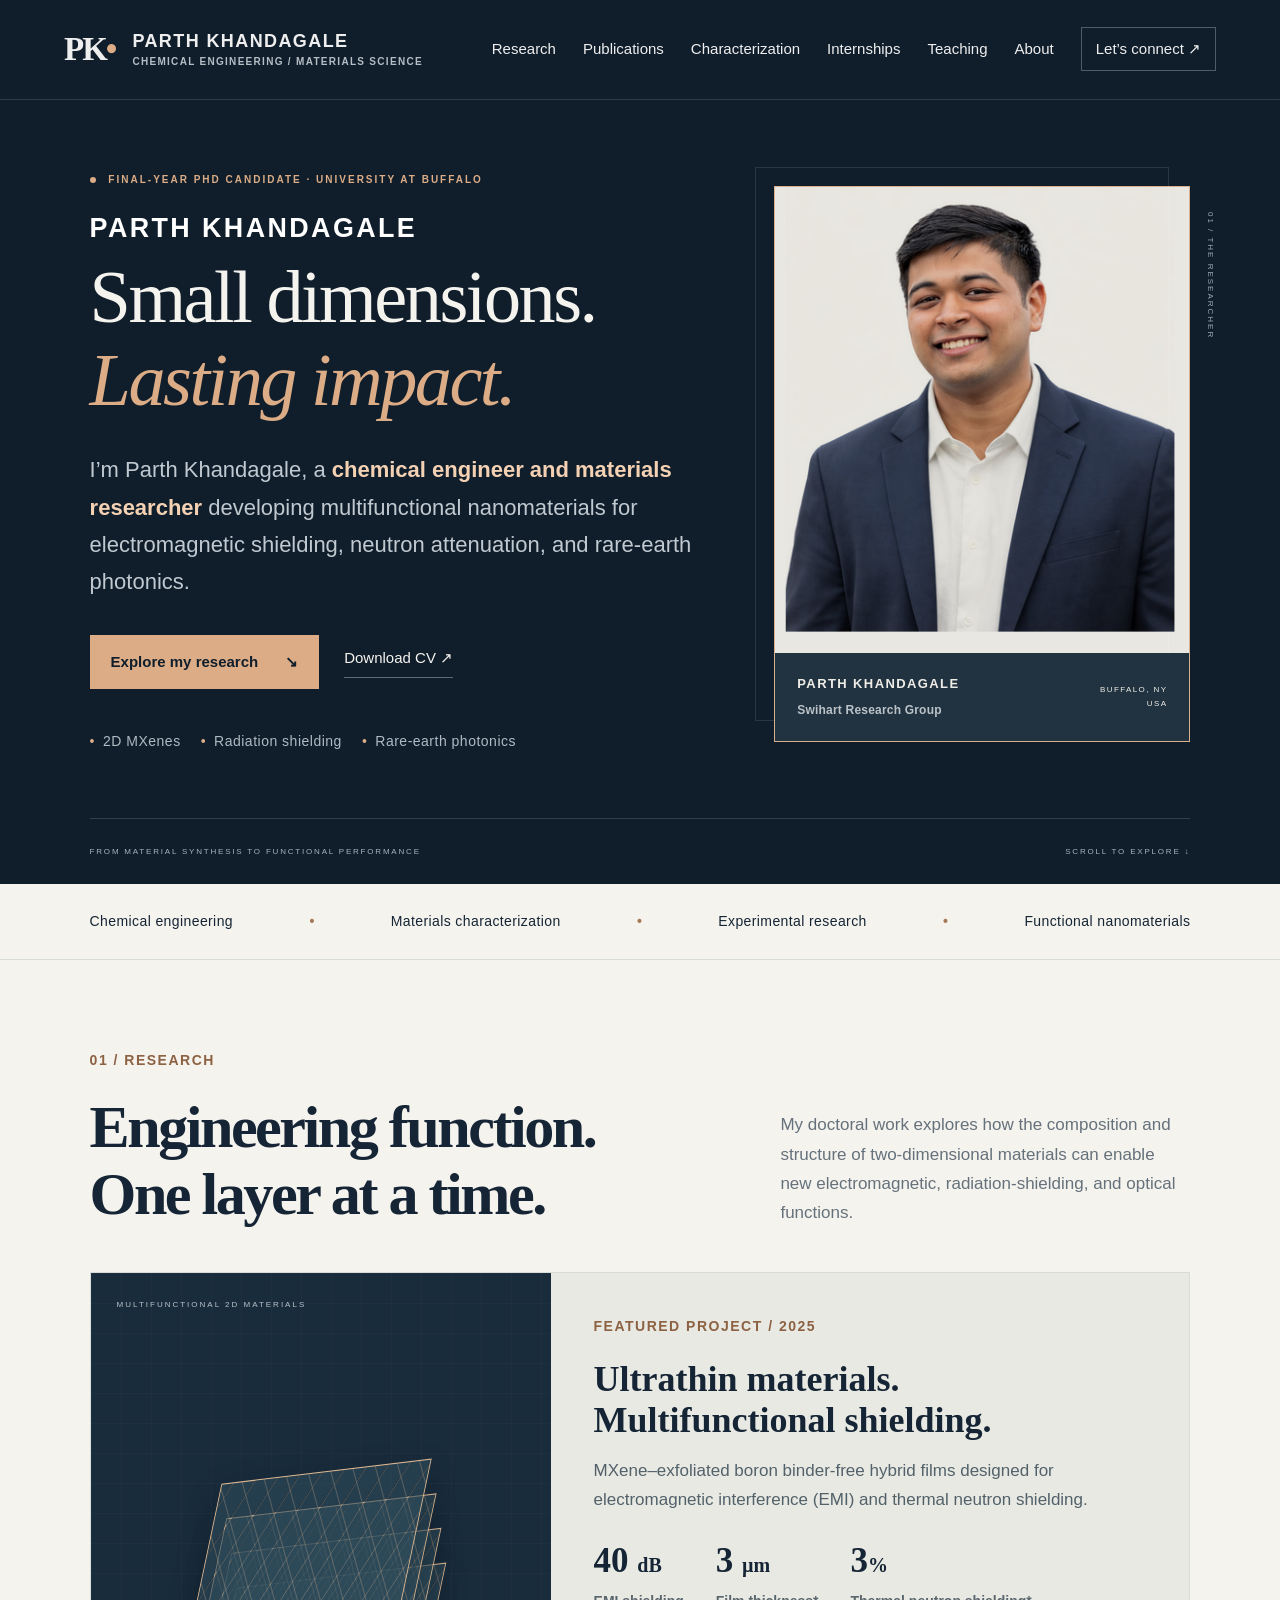
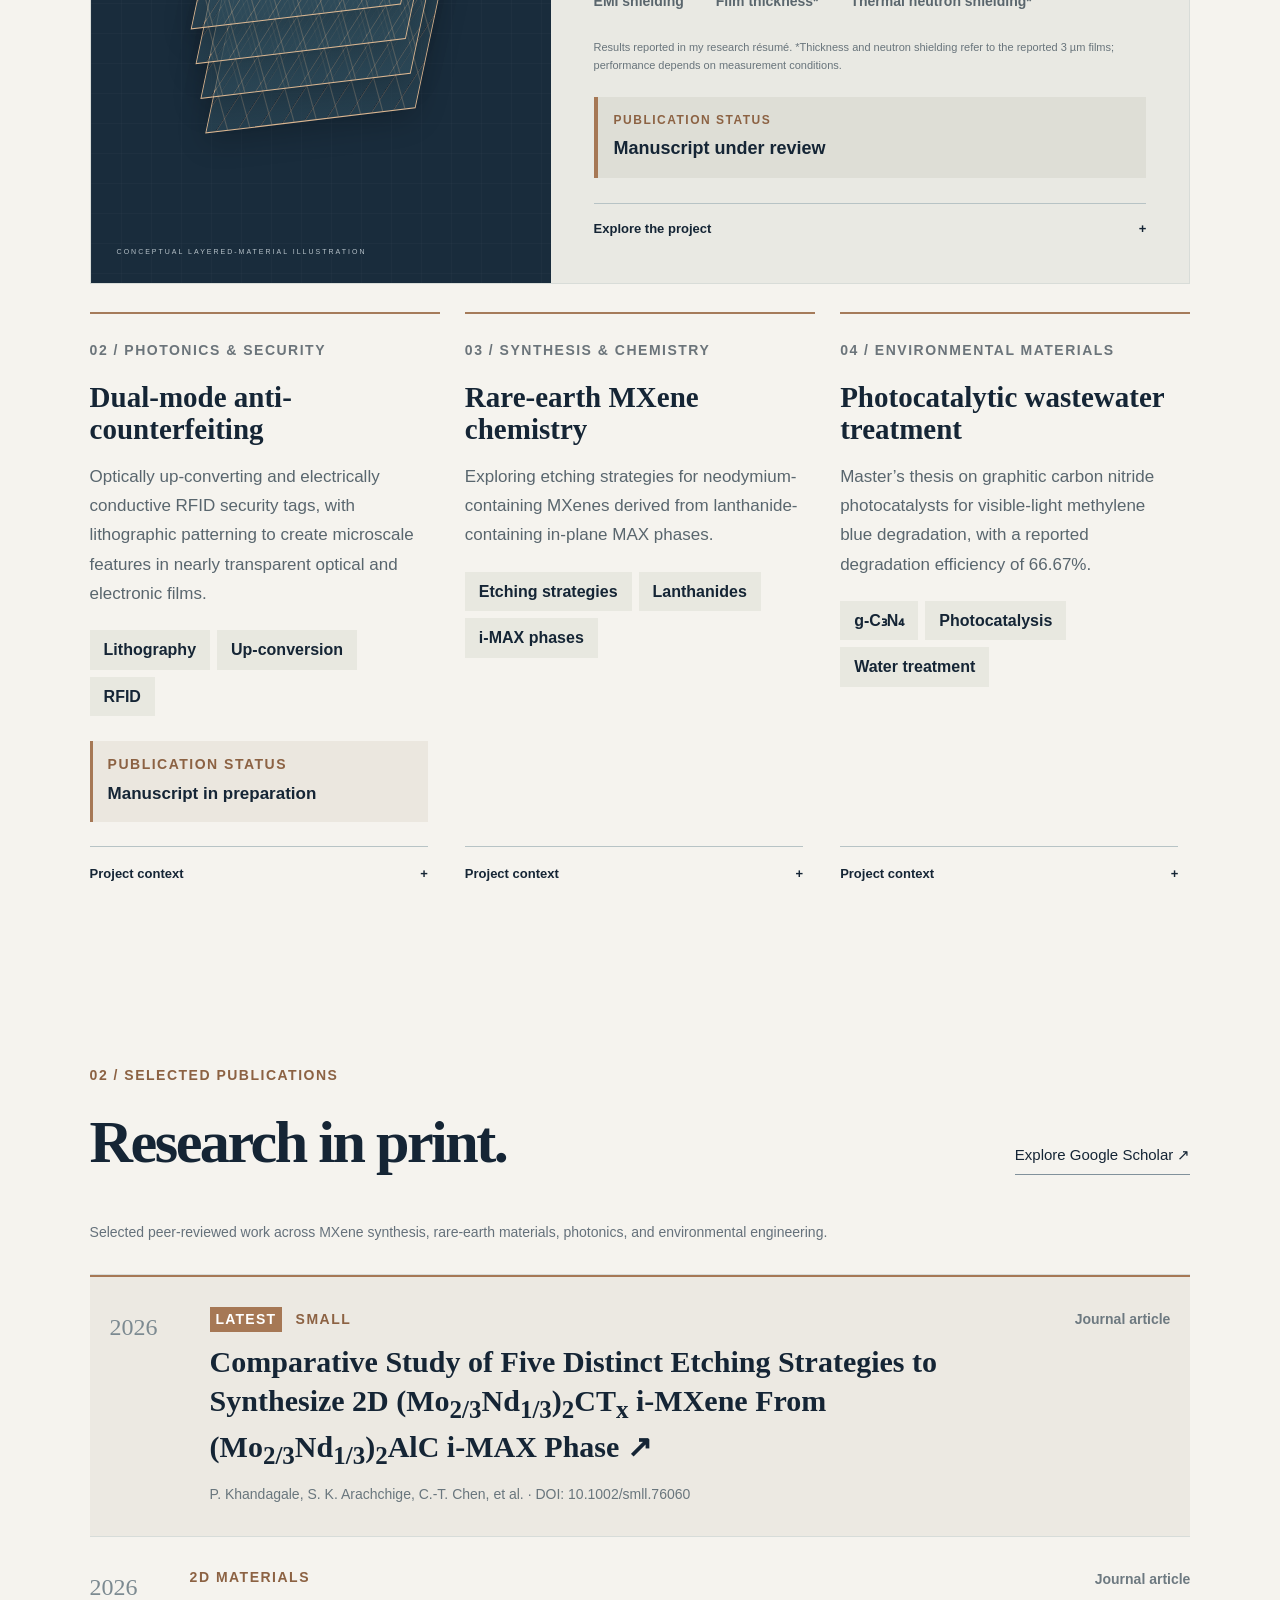
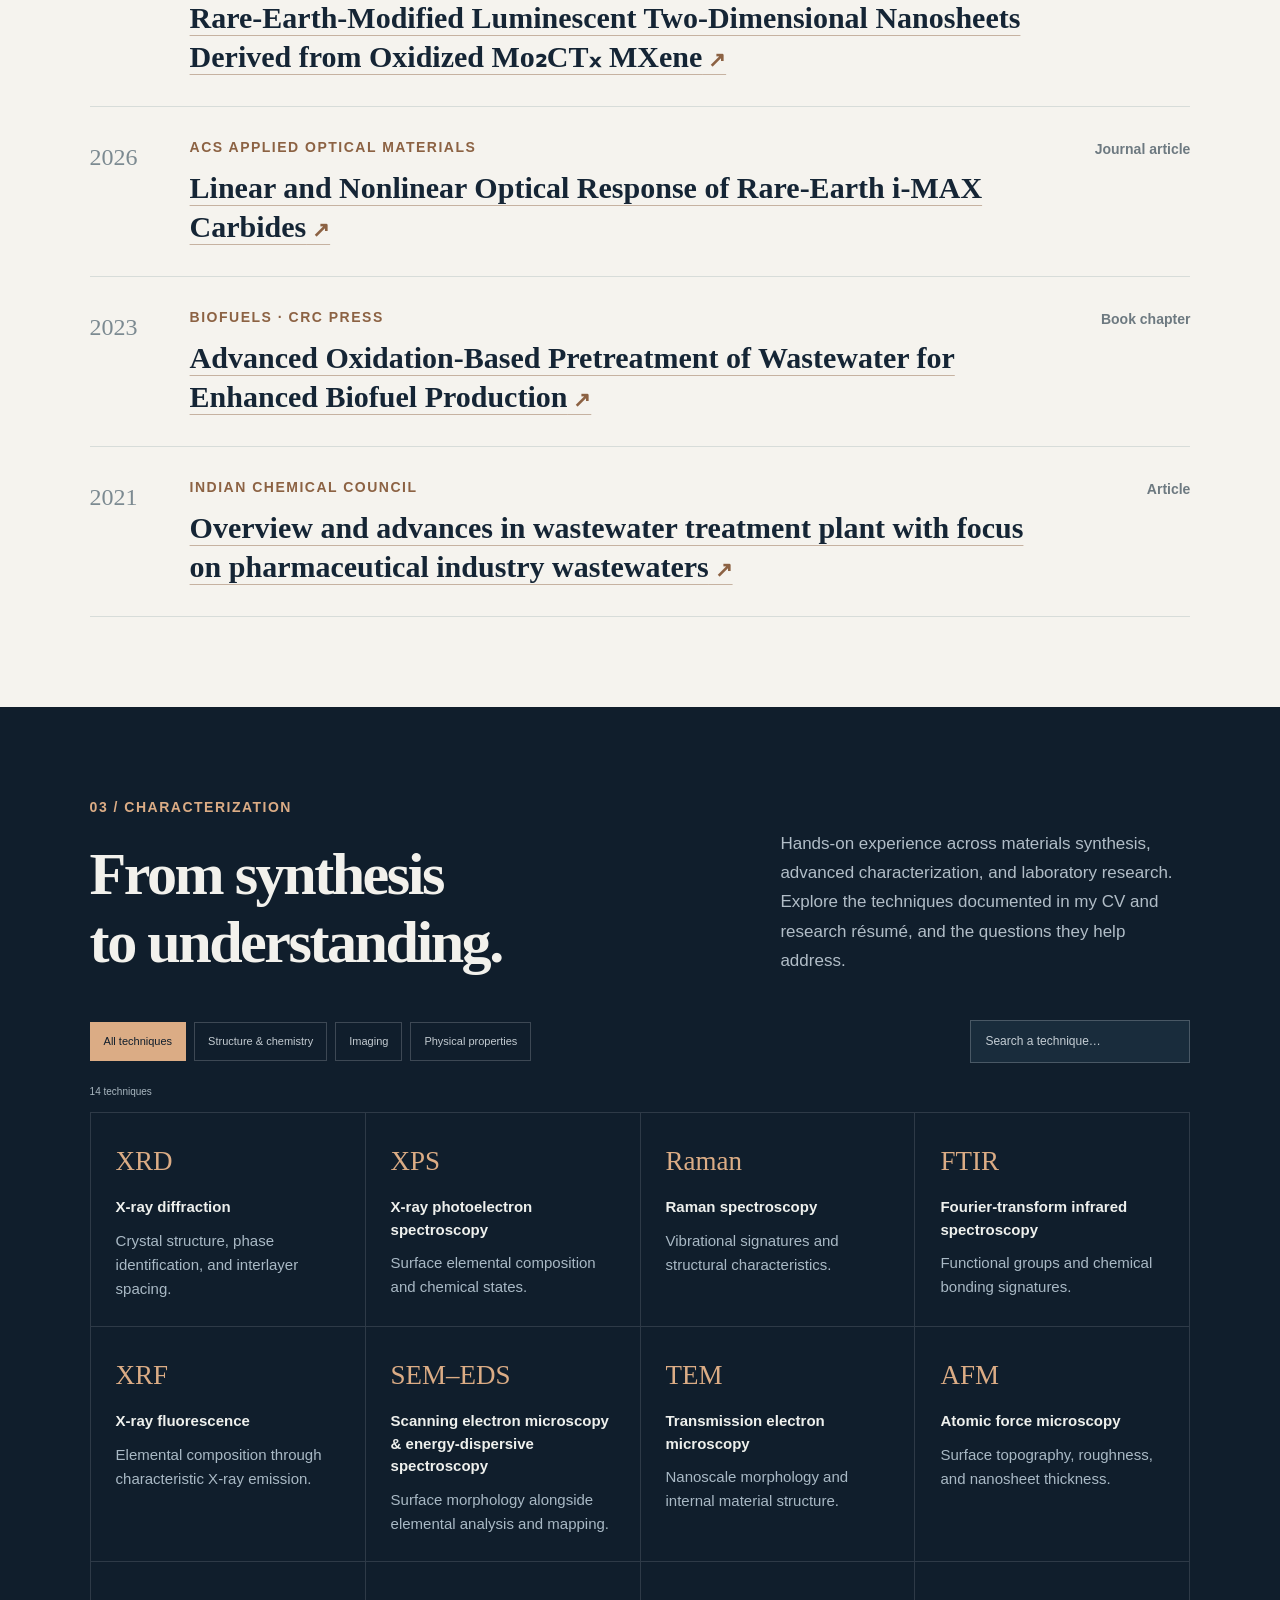
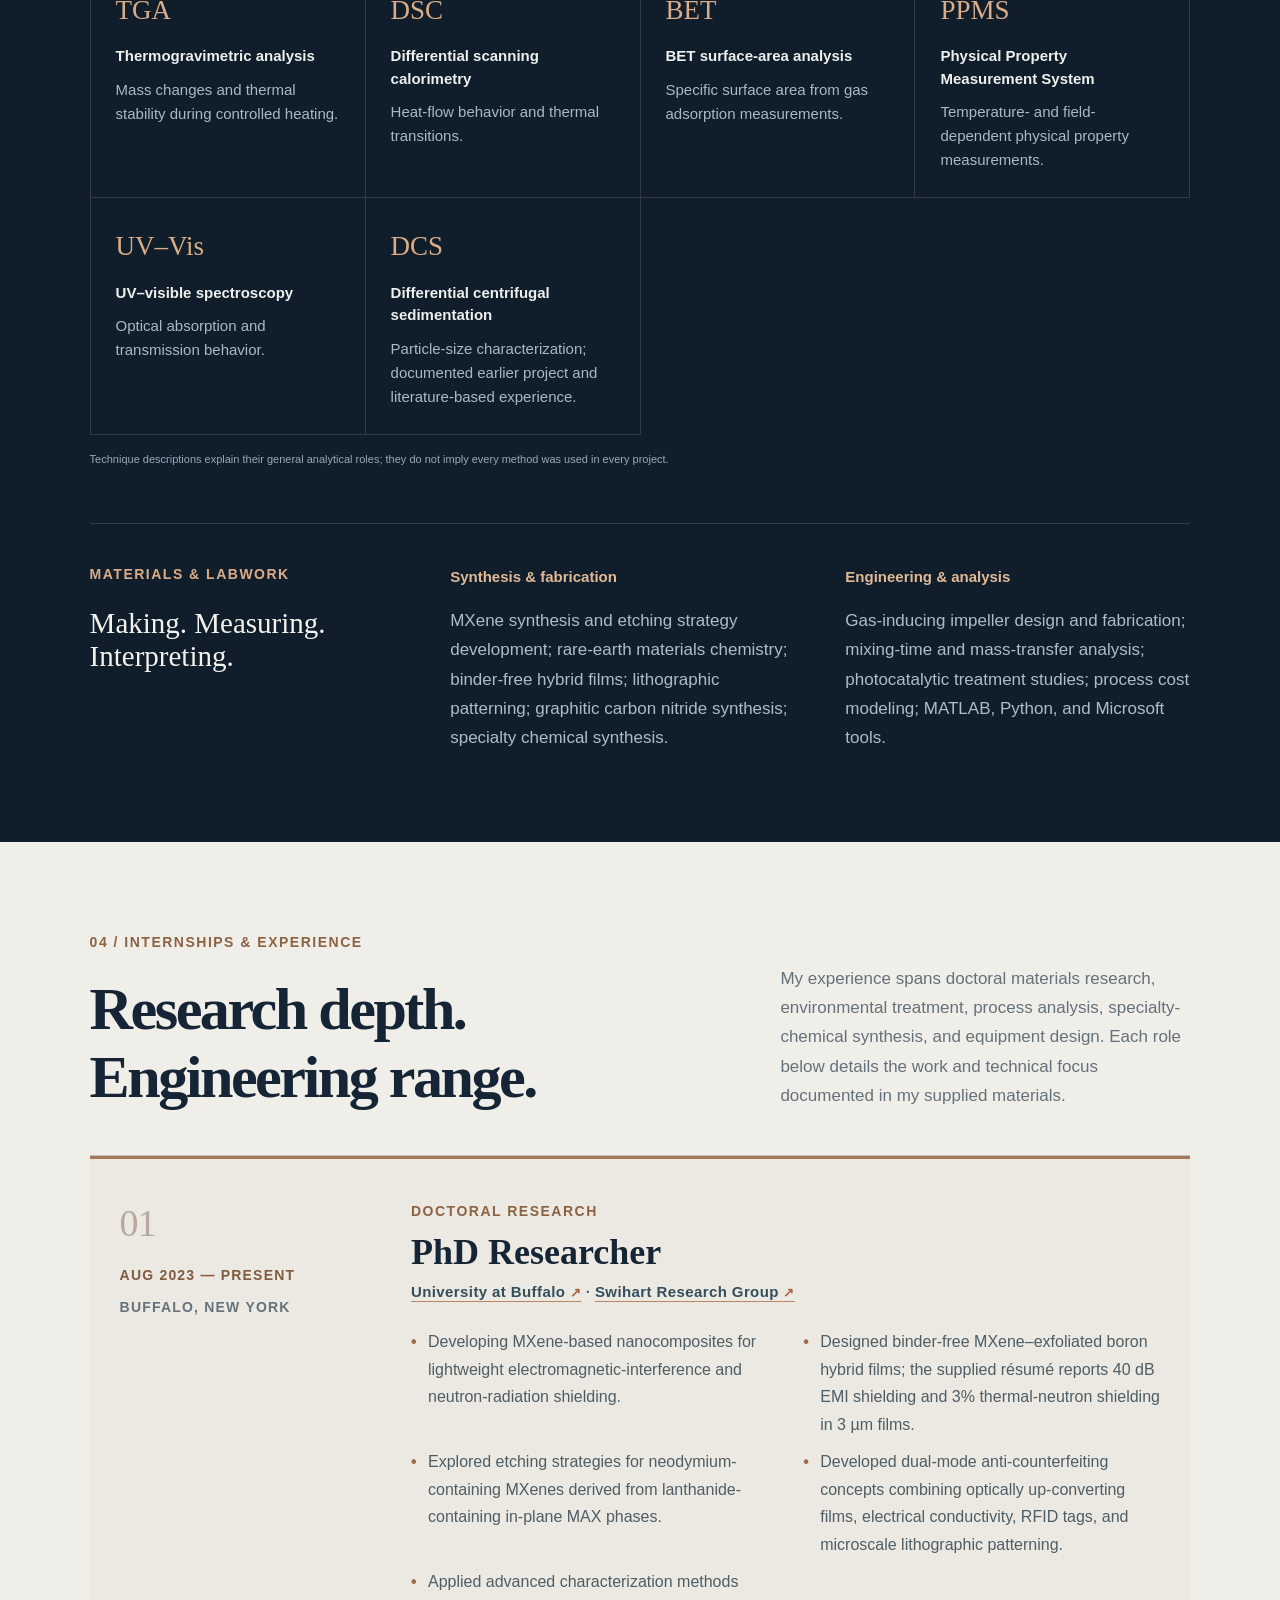
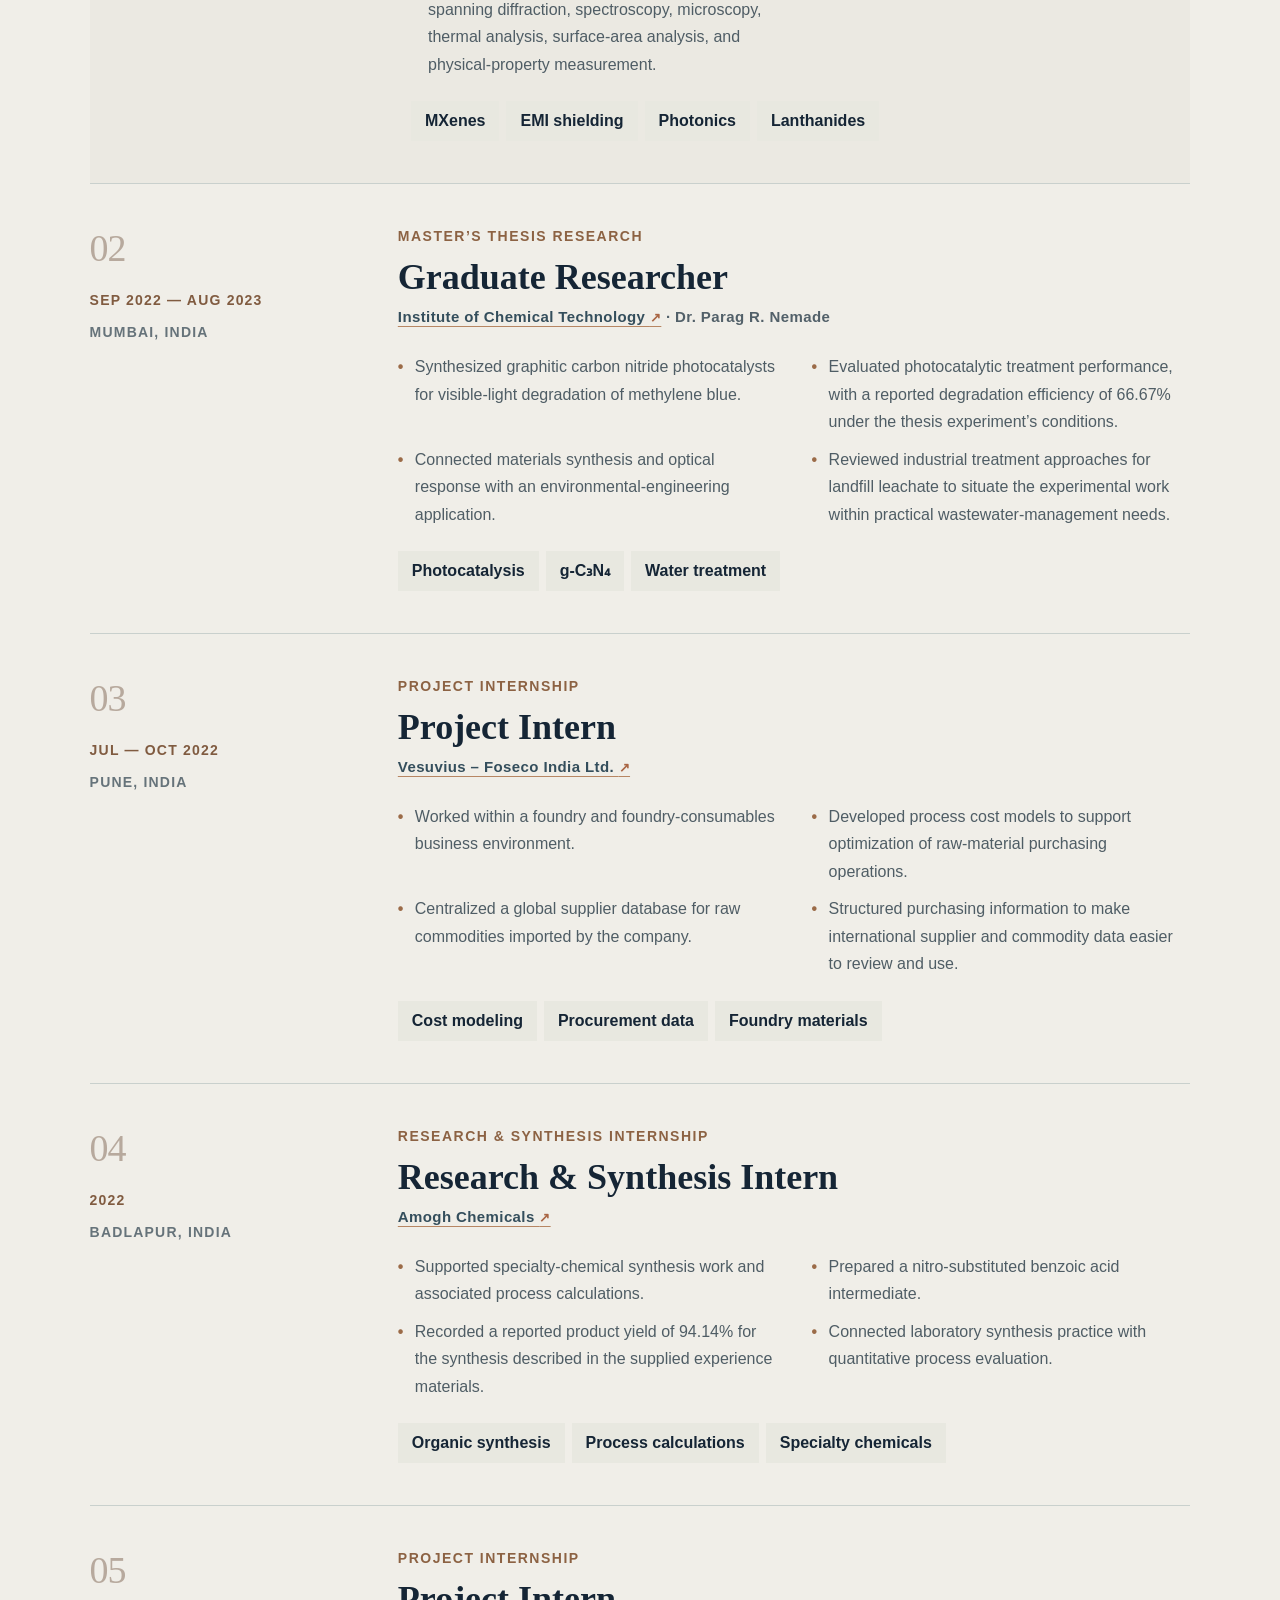
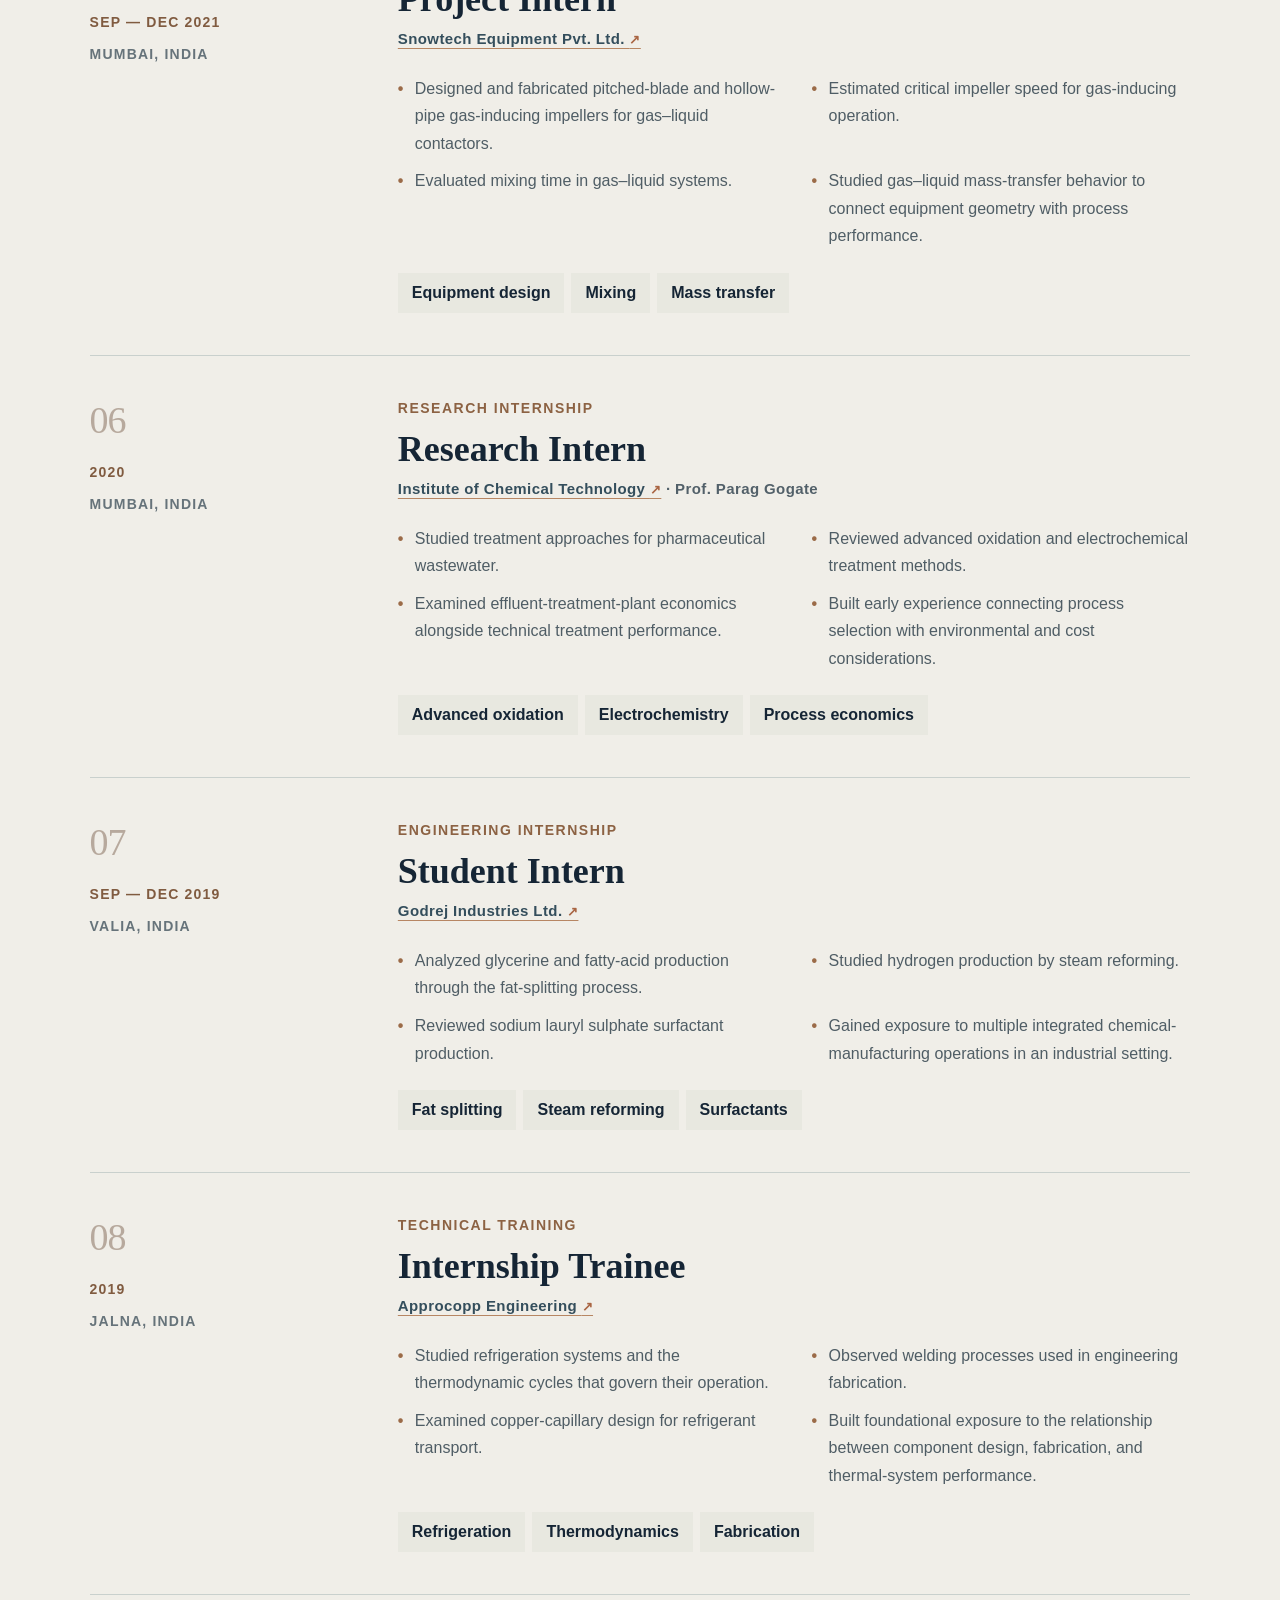
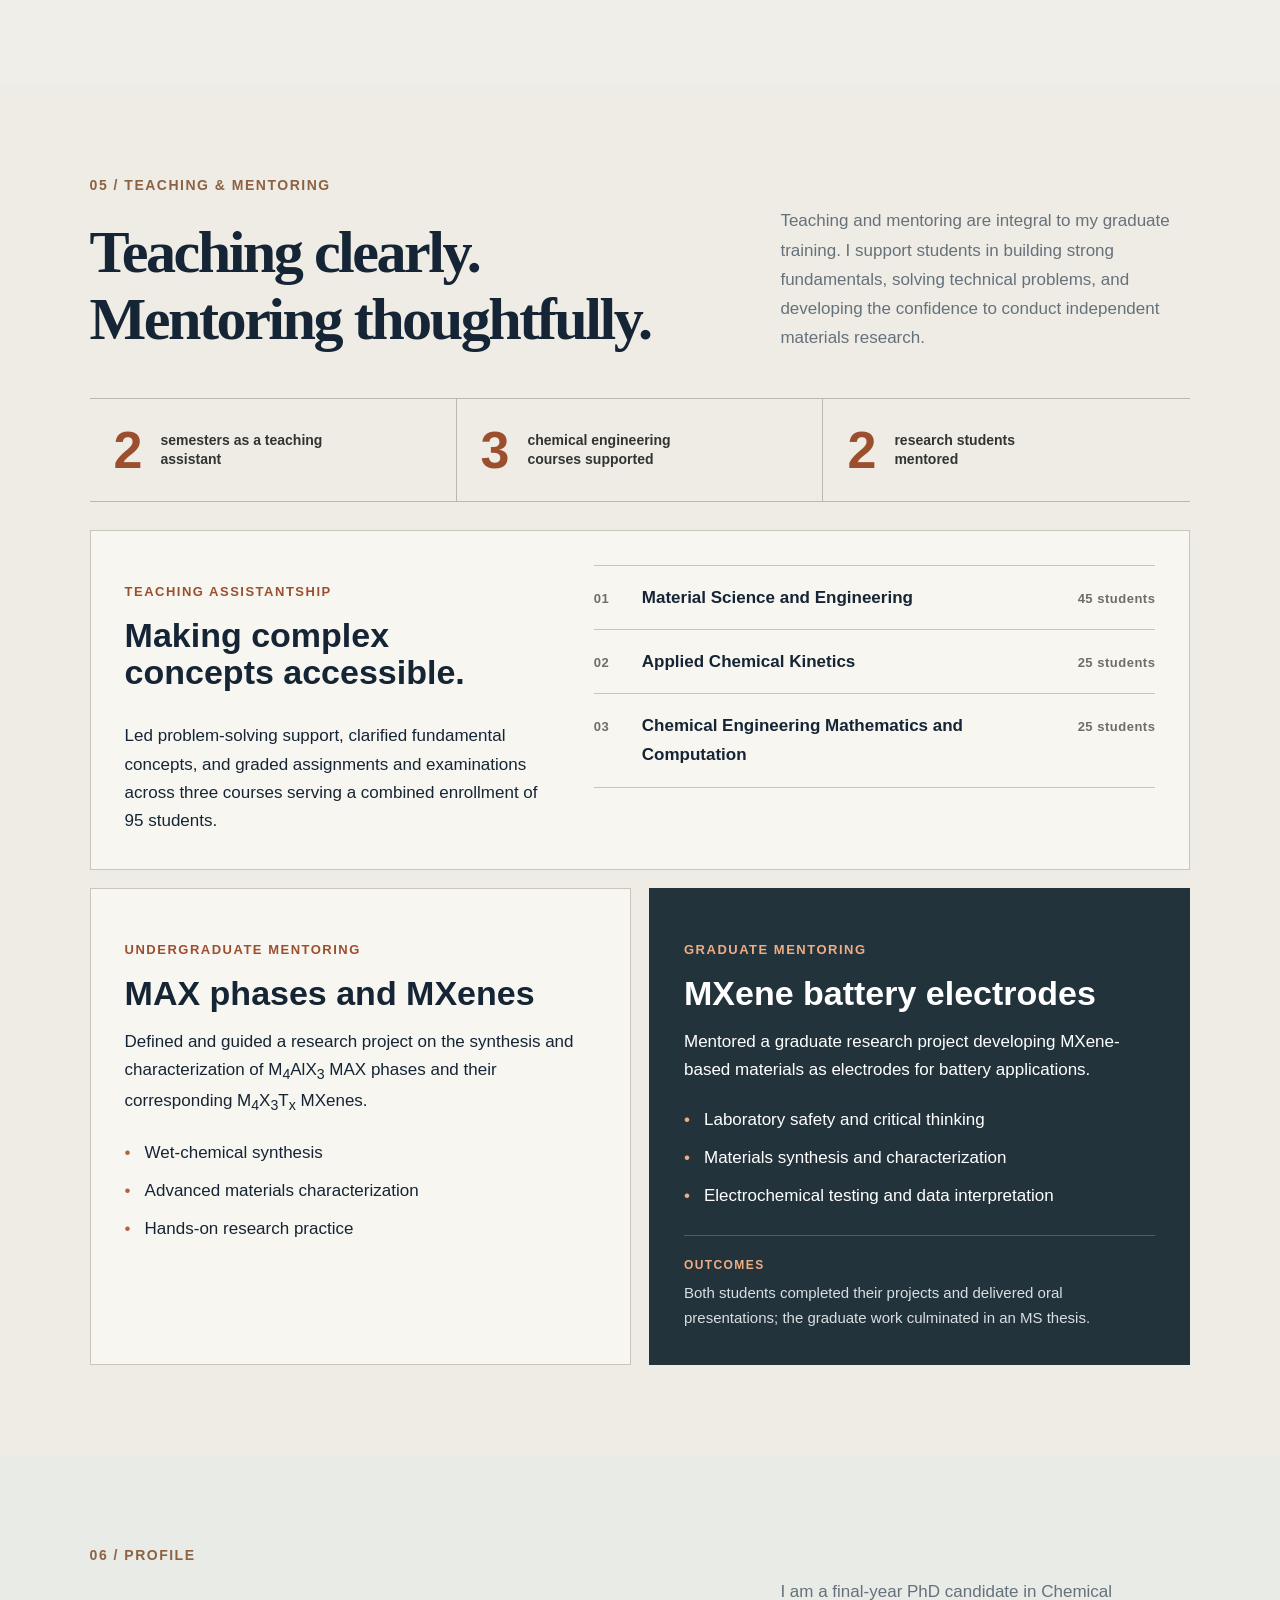
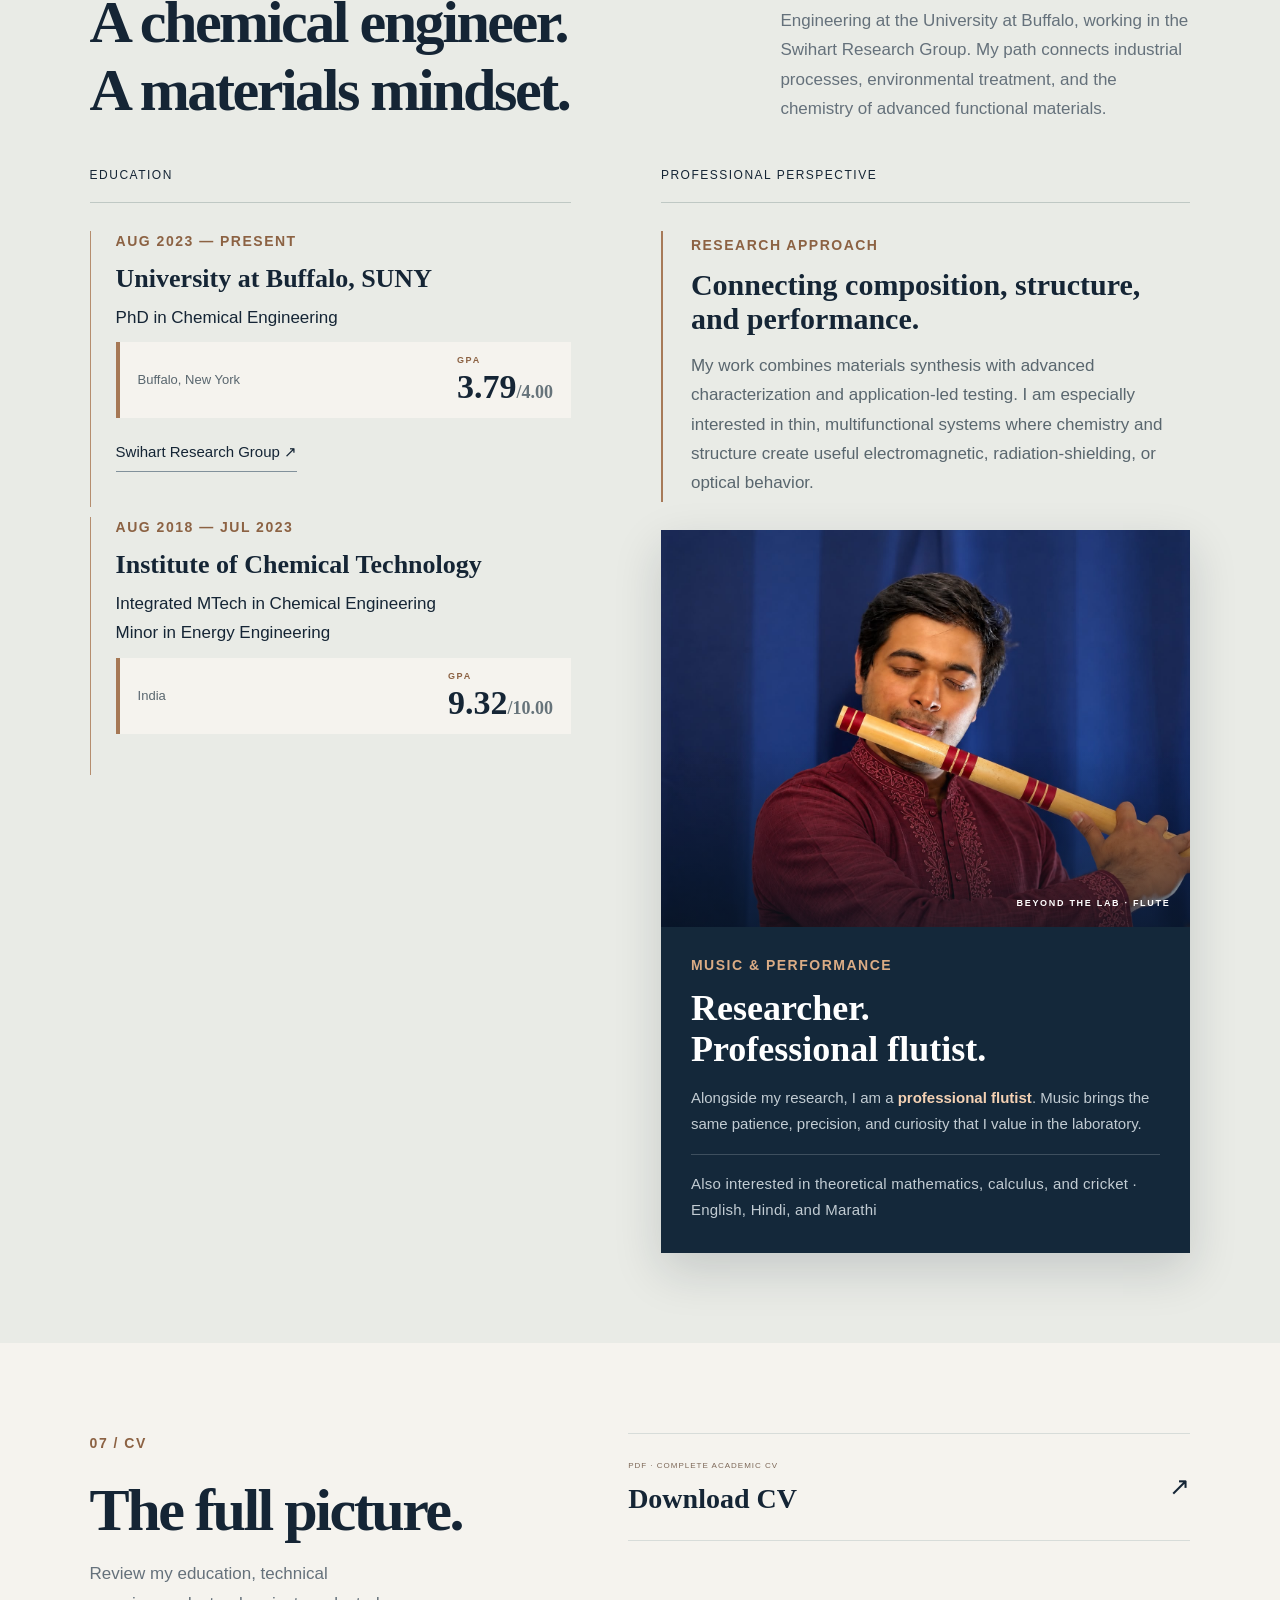
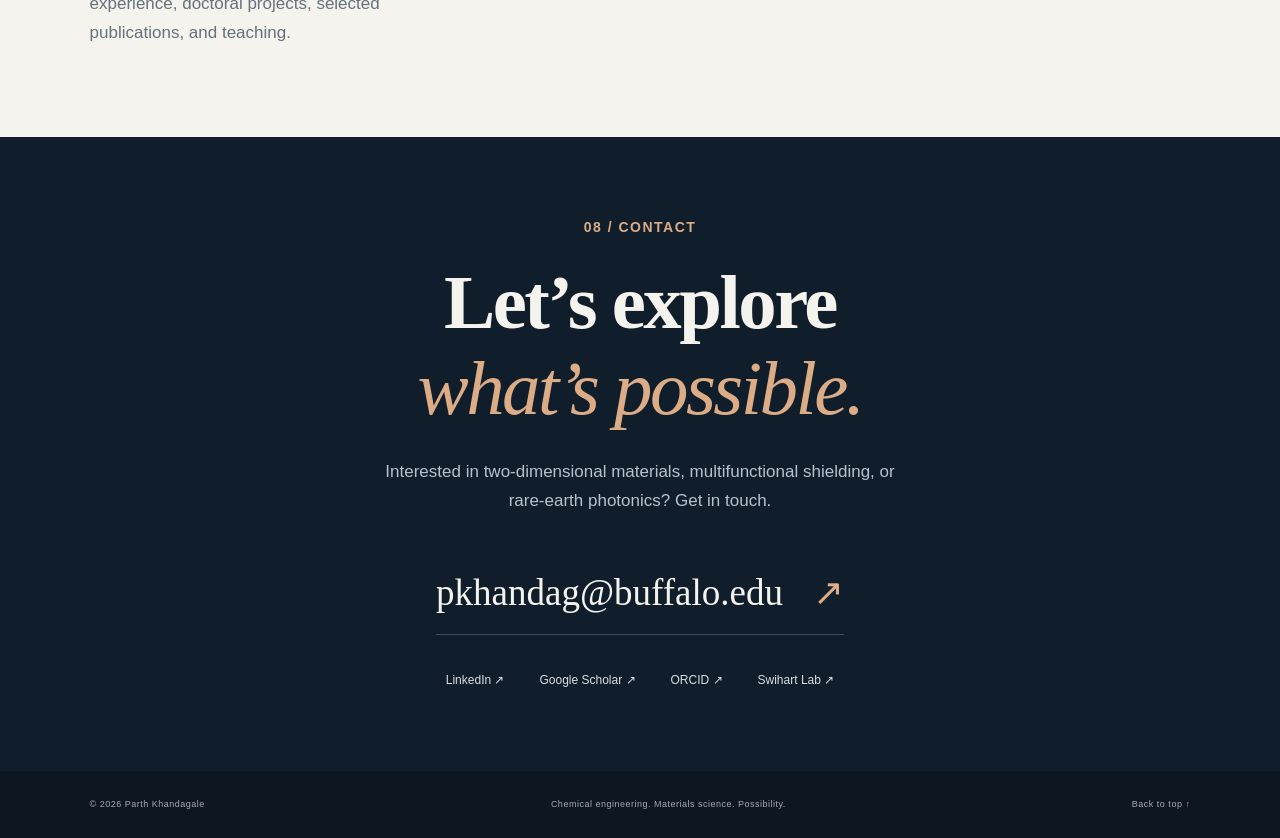
==== commit 55b9462f: "Add files via upload" ====
--- a/index.html
+++ b/index.html
@@ -11,7 +11,7 @@
 <a class="skip" href="#main">Skip to content</a>
 <header><a class="brand" href="#home" aria-label="Parth Khandagale home"><span class="monogram">PK<span>•</span></span><span>PARTH KHANDAGALE<small>CHEMICAL ENGINEERING / MATERIALS SCIENCE</small></span></a><button class="menu" aria-expanded="false" aria-controls="nav">Menu <span>☰</span></button><nav id="nav" aria-label="Main navigation"><a href="#research">Research</a><a href="#publications">Publications</a><a href="#expertise">Characterization</a><a href="#experience">Internships</a><a href="#teaching">Teaching</a><a href="#about">About</a><a class="nav-contact" href="#contact">Let’s connect ↗</a></nav></header>
 <main id="main">
-<section class="hero" id="home"><div class="hero-copy"><div class="eyebrow"><span class="dot"></span> FINAL-YEAR PHD CANDIDATE · UNIVERSITY AT BUFFALO</div><h1>Small dimensions.<br><em>Lasting impact.</em></h1><p class="intro">I’m Parth Khandagale, a chemical engineer and materials researcher developing multifunctional nanomaterials for electromagnetic shielding, neutron attenuation, and rare-earth photonics.</p><div class="actions"><a class="button copper" href="#research">Explore my research <span>↘</span></a><a class="text-link" href="assets/Parth-Khandagale-Research-Resume.pdf" target="_blank" rel="noopener">Download résumé ↗</a></div><div class="hero-topics"><span>2D MXenes</span><span>Radiation shielding</span><span>Rare-earth photonics</span></div></div><figure class="portrait"><div class="portrait-grid" aria-hidden="true"></div><img src="assets/parth-khandagale.png" width="426" height="479" alt="Parth Khandagale wearing a navy blazer"><figcaption><span>PARTH KHANDAGALE<small>Swihart Research Group</small></span><span class="location">BUFFALO, NY<br>USA</span></figcaption><div class="photo-mark" aria-hidden="true">01 / THE RESEARCHER</div></figure><div class="hero-bottom"><span>FROM MATERIAL SYNTHESIS TO FUNCTIONAL PERFORMANCE</span><a href="#research">SCROLL TO EXPLORE ↓</a></div></section>
+<section class="hero" id="home"><div class="hero-copy"><div class="eyebrow"><span class="dot"></span> FINAL-YEAR PHD CANDIDATE · UNIVERSITY AT BUFFALO</div><h1>Small dimensions.<br><em>Lasting impact.</em></h1><p class="intro">I’m Parth Khandagale, a chemical engineer and materials researcher developing multifunctional nanomaterials for electromagnetic shielding, neutron attenuation, and rare-earth photonics.</p><div class="actions"><a class="button copper" href="#research">Explore my research <span>↘</span></a><a class="text-link" href="assets/Parth-Khandagale-CV-2026.pdf" target="_blank" rel="noopener">Download CV ↗</a></div><div class="hero-topics"><span>2D MXenes</span><span>Radiation shielding</span><span>Rare-earth photonics</span></div></div><figure class="portrait"><div class="portrait-grid" aria-hidden="true"></div><img src="assets/parth-khandagale.png" width="426" height="479" alt="Parth Khandagale wearing a navy blazer"><figcaption><span>PARTH KHANDAGALE<small>Swihart Research Group</small></span><span class="location">BUFFALO, NY<br>USA</span></figcaption><div class="photo-mark" aria-hidden="true">01 / THE RESEARCHER</div></figure><div class="hero-bottom"><span>FROM MATERIAL SYNTHESIS TO FUNCTIONAL PERFORMANCE</span><a href="#research">SCROLL TO EXPLORE ↓</a></div></section>
 <div class="discipline-strip"><span>Chemical engineering</span><b>+</b><span>Materials characterization</span><b>+</b><span>Experimental research</span><b>+</b><span>Functional nanomaterials</span></div>
 <section class="section research" id="research"><div class="section-heading"><div><p class="eyebrow">01 / RESEARCH</p><h2>Engineering function.<br>One layer at a time.</h2></div><p>My doctoral work explores how the composition and structure of two-dimensional materials can enable new electromagnetic, radiation-shielding, and optical functions.</p></div>
 <article class="featured-project"><div class="material-art" aria-hidden="true"><span class="axis-label">MULTIFUNCTIONAL 2D MATERIALS</span><div class="layers"><i></i><i></i><i></i><i></i></div><span class="art-note">CONCEPTUAL LAYERED-MATERIAL ILLUSTRATION</span></div><div class="project-copy"><p class="eyebrow">FEATURED PROJECT / 2025</p><h3>Ultrathin materials.<br>Multifunctional shielding.</h3><p>MXene–exfoliated boron binder-free hybrid films designed for electromagnetic interference (EMI) and thermal neutron shielding.</p><div class="results"><div><strong>40 <small>dB</small></strong><span>EMI shielding</span></div><div><strong>3 <small>µm</small></strong><span>Film thickness*</span></div><div><strong>3<small>%</small></strong><span>Thermal neutron shielding*</span></div></div><p class="fine">Results reported in my research résumé. *Thickness and neutron shielding refer to the reported 3 µm films; performance depends on measurement conditions.</p><p class="manuscript-status featured-status"><span>PUBLICATION STATUS</span><strong>Manuscript under review</strong></p><details><summary>Explore the project <span>+</span></summary><p>This project brings together MXene-based nanocomposites and exfoliated boron in binder-free films, connecting thin-film materials design with electromagnetic and neutron attenuation. It is part of my broader interest in lightweight, multifunctional shielding materials.</p></details></div></article>
@@ -30,7 +30,7 @@
 <section class="expertise section" id="expertise"><div class="section-heading"><div><p class="eyebrow">03 / CHARACTERIZATION</p><h2>From synthesis<br>to understanding.</h2></div><p>Hands-on experience across materials synthesis, advanced characterization, and laboratory research. Explore the techniques documented in my CV and research résumé, and the questions they help address.</p></div><div class="tool-controls"><div class="filters" role="group" aria-label="Filter characterization techniques"><button class="active" data-filter="all" aria-pressed="true">All techniques</button><button data-filter="structure" aria-pressed="false">Structure & chemistry</button><button data-filter="imaging" aria-pressed="false">Imaging</button><button data-filter="properties" aria-pressed="false">Physical properties</button></div><label class="search"><span class="sr-only">Search techniques</span><input type="search" id="tech-search" placeholder="Search a technique…"></label></div><p class="tech-count" aria-live="polite" id="tech-count">14 techniques</p><div class="tech-grid" id="tech-grid"></div><noscript><p>Characterization experience: XRD, XPS, Raman, FTIR, XRF, SEM–EDS, TEM, AFM, TGA, DSC, BET, PPMS, and UV–Vis. Earlier project experience includes DCS. Enable JavaScript to explore individual methods and filters.</p></noscript><p class="empty" id="empty" hidden>No matching techniques. Try another search or select “All techniques.”</p><p class="fine">Technique descriptions explain their general analytical roles; they do not imply every method was used in every project.</p><div class="lab-skills"><div><p class="eyebrow">MATERIALS & LABWORK</p><h3>Making. Measuring.<br>Interpreting.</h3></div><div><h4>Synthesis & fabrication</h4><p>MXene synthesis and etching strategy development; rare-earth materials chemistry; binder-free hybrid films; lithographic patterning; graphitic carbon nitride synthesis; specialty chemical synthesis.</p></div><div><h4>Engineering & analysis</h4><p>Gas-inducing impeller design and fabrication; mixing-time and mass-transfer analysis; photocatalytic treatment studies; process cost modeling; MATLAB, Python, and Microsoft tools.</p></div></div></section>
 <section class="section" id="publications"><div class="section-heading"><div><p class="eyebrow">04 / SELECTED PUBLICATIONS</p><h2>Research in print.</h2></div><a class="text-link dark" href="https://scholar.google.com/citations?user=qtDXKjwAAAAJ" target="_blank" rel="noopener">Explore Google Scholar ↗</a></div><p class="section-note">Selected peer-reviewed work across MXene synthesis, rare-earth materials, photonics, and environmental engineering.</p><div class="publication-list"><article class="latest-publication"><span class="pub-year">2026</span><div><p class="eyebrow"><span class="latest-label">LATEST</span> SMALL</p><h3><a href="https://doi.org/10.1002/smll.76060" target="_blank" rel="noopener">Comparative Study of Five Distinct Etching Strategies to Synthesize 2D (Mo<sub>2/3</sub>Nd<sub>1/3</sub>)<sub>2</sub>CT<sub>x</sub> i-MXene From (Mo<sub>2/3</sub>Nd<sub>1/3</sub>)<sub>2</sub>AlC i-MAX Phase <span aria-hidden="true">↗</span></a></h3><p class="pub-authors">P. Khandagale, S. K. Arachchige, C.-T. Chen, et al. · DOI: 10.1002/smll.76060</p></div><span class="pub-type">Journal article</span></article><article><span class="pub-year">2026</span><div><p class="eyebrow">2D MATERIALS</p><h3>Rare-Earth-Modified Luminescent Two-Dimensional Nanosheets Derived from Oxidized Mo₂CTₓ MXene</h3></div><span class="pub-type">Journal article</span></article><article><span class="pub-year">2026</span><div><p class="eyebrow">ACS APPLIED OPTICAL MATERIALS</p><h3>Linear and Nonlinear Optical Response of Rare-Earth i-MAX Carbides</h3></div><span class="pub-type">Journal article</span></article><article><span class="pub-year">2023</span><div><p class="eyebrow">BIOFUELS · CRC PRESS</p><h3>Advanced Oxidation-Based Pretreatment of Wastewater for Enhanced Biofuel Production</h3></div><span class="pub-type">Book chapter</span></article><article><span class="pub-year">2021</span><div><p class="eyebrow">INDIAN CHEMICAL COUNCIL</p><h3>Overview and advances in wastewater treatment plant with focus on pharmaceutical industry wastewaters</h3></div><span class="pub-type">Article</span></article></div></section>
 <section class="about section" id="about"><div class="section-heading"><div><p class="eyebrow">05 / PROFILE</p><h2>A chemical engineer.<br>A materials mindset.</h2></div><p>I am a final-year PhD candidate in Chemical Engineering at the University at Buffalo, working in the Swihart Research Group. My path connects industrial processes, environmental treatment, and the chemistry of advanced functional materials.</p></div><div class="about-columns"><div><h3 class="subhead">Education</h3><article class="timeline"><p class="eyebrow">AUG 2023 — PRESENT</p><h3>University at Buffalo, SUNY</h3><p>PhD in Chemical Engineering</p><p class="muted">Buffalo, New York · GPA 3.79/4.00</p><a class="text-link dark" href="https://sites.google.com/view/swihart-canlab/people" target="_blank" rel="noopener">Swihart Research Group ↗</a></article><article class="timeline"><p class="eyebrow">AUG 2018 — JUL 2023</p><h3>Institute of Chemical Technology</h3><p>Integrated MTech in Chemical Engineering<br>Minor in Energy Engineering</p><p class="muted">India · GPA 9.32/10.00</p></article></div><div><h3 class="subhead">Professional perspective</h3><div class="profile-statement"><p class="eyebrow">RESEARCH APPROACH</p><h3>Connecting composition, structure, and performance.</h3><p>My work combines materials synthesis with advanced characterization and application-led testing. I am especially interested in thin, multifunctional systems where chemistry and structure create useful electromagnetic, radiation-shielding, or optical behavior.</p></div><div class="beyond flute-feature"><figure><img src="assets/parth-khandagale-flute.jpeg" width="1448" height="1086" loading="lazy" alt="Parth Khandagale performing on an Indian bamboo flute"><figcaption>BEYOND THE LAB · FLUTE</figcaption></figure><div class="flute-copy"><p class="eyebrow">MUSIC & PERFORMANCE</p><h3>Researcher.<br>Professional flutist.</h3><p>Alongside my research, I am a professional flutist. Music brings the same patience, precision, and curiosity that I value in the laboratory.</p><p class="personal-note">Also interested in theoretical mathematics, calculus, and cricket · English, Hindi, and Marathi</p></div></div></div></div></section>
-<section class="documents section" id="cv"><div><p class="eyebrow">06 / RÉSUMÉ</p><h2>The full picture.</h2><p>Review my education, technical experience, doctoral projects, and selected publications.</p></div><div class="document-links"><a href="assets/Parth-Khandagale-Research-Resume.pdf" target="_blank" rel="noopener"><span><small>PDF · RESEARCH & INDUSTRY OVERVIEW</small><strong>Download résumé</strong></span><span>↗</span></a></div></section>
+<section class="documents section" id="cv"><div><p class="eyebrow">07 / CV</p><h2>The full picture.</h2><p>Review my education, technical experience, doctoral projects, selected publications, and teaching.</p></div><div class="document-links"><a href="assets/Parth-Khandagale-CV-2026.pdf" target="_blank" rel="noopener"><span><small>PDF · COMPLETE ACADEMIC CV</small><strong>Download CV</strong></span><span>↗</span></a></div></section>
 <section class="contact section" id="contact"><p class="eyebrow">07 / CONTACT</p><h2>Let’s explore<br><em>what’s possible.</em></h2><p>Interested in two-dimensional materials, multifunctional shielding, or rare-earth photonics? Get in touch.</p><a class="email" href="mailto:pkhandag@buffalo.edu">pkhandag@buffalo.edu <span>↗</span></a><div class="social-links"><a href="https://www.linkedin.com/in/parth-khandagale/" target="_blank" rel="noopener">LinkedIn ↗</a><a href="https://scholar.google.com/citations?user=qtDXKjwAAAAJ" target="_blank" rel="noopener">Google Scholar ↗</a><a href="https://orcid.org/0000-0003-3942-6298" target="_blank" rel="noopener">ORCID ↗</a><a href="https://sites.google.com/view/swihart-canlab/people" target="_blank" rel="noopener">Swihart Lab ↗</a></div></section>
 </main><footer><span>© <span id="year">2026</span> Parth Khandagale</span><span>Chemical engineering. Materials science. Possibility.</span><a href="#home">Back to top ↑</a></footer>
 </body></html>
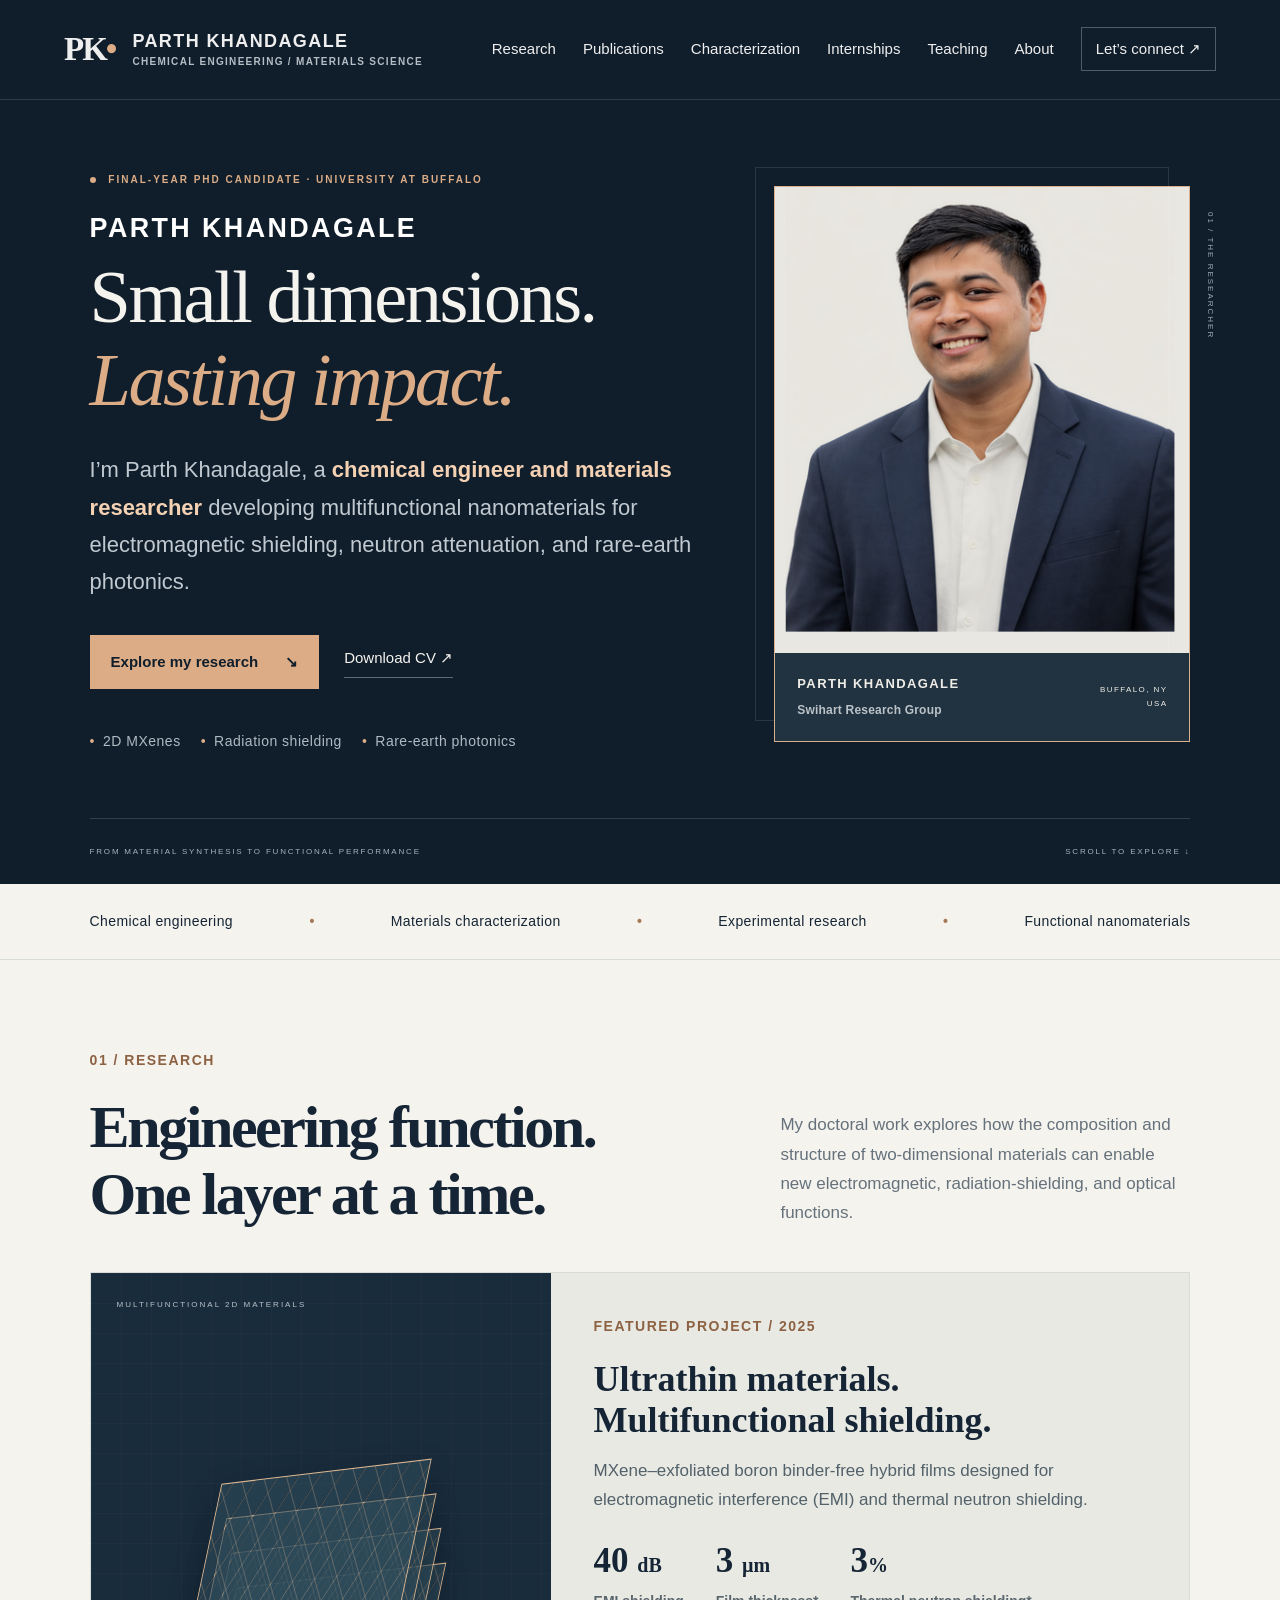
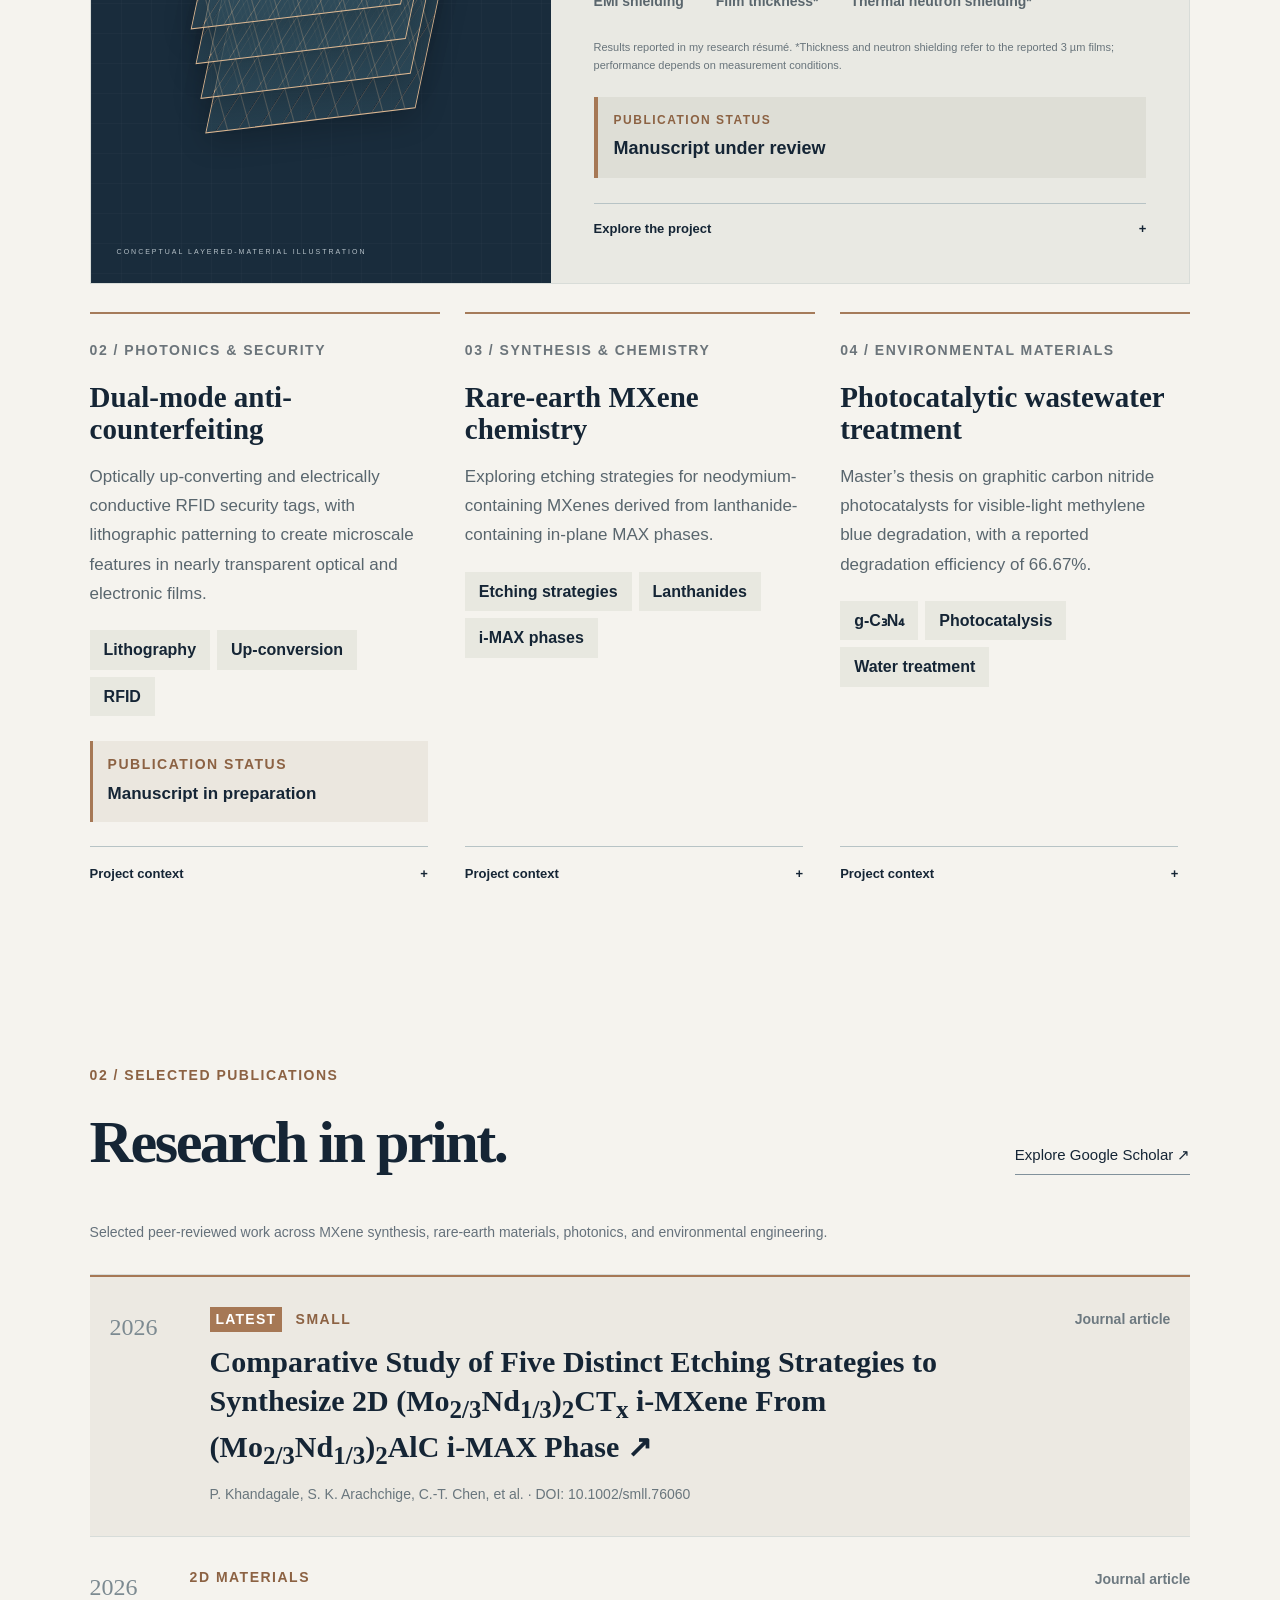
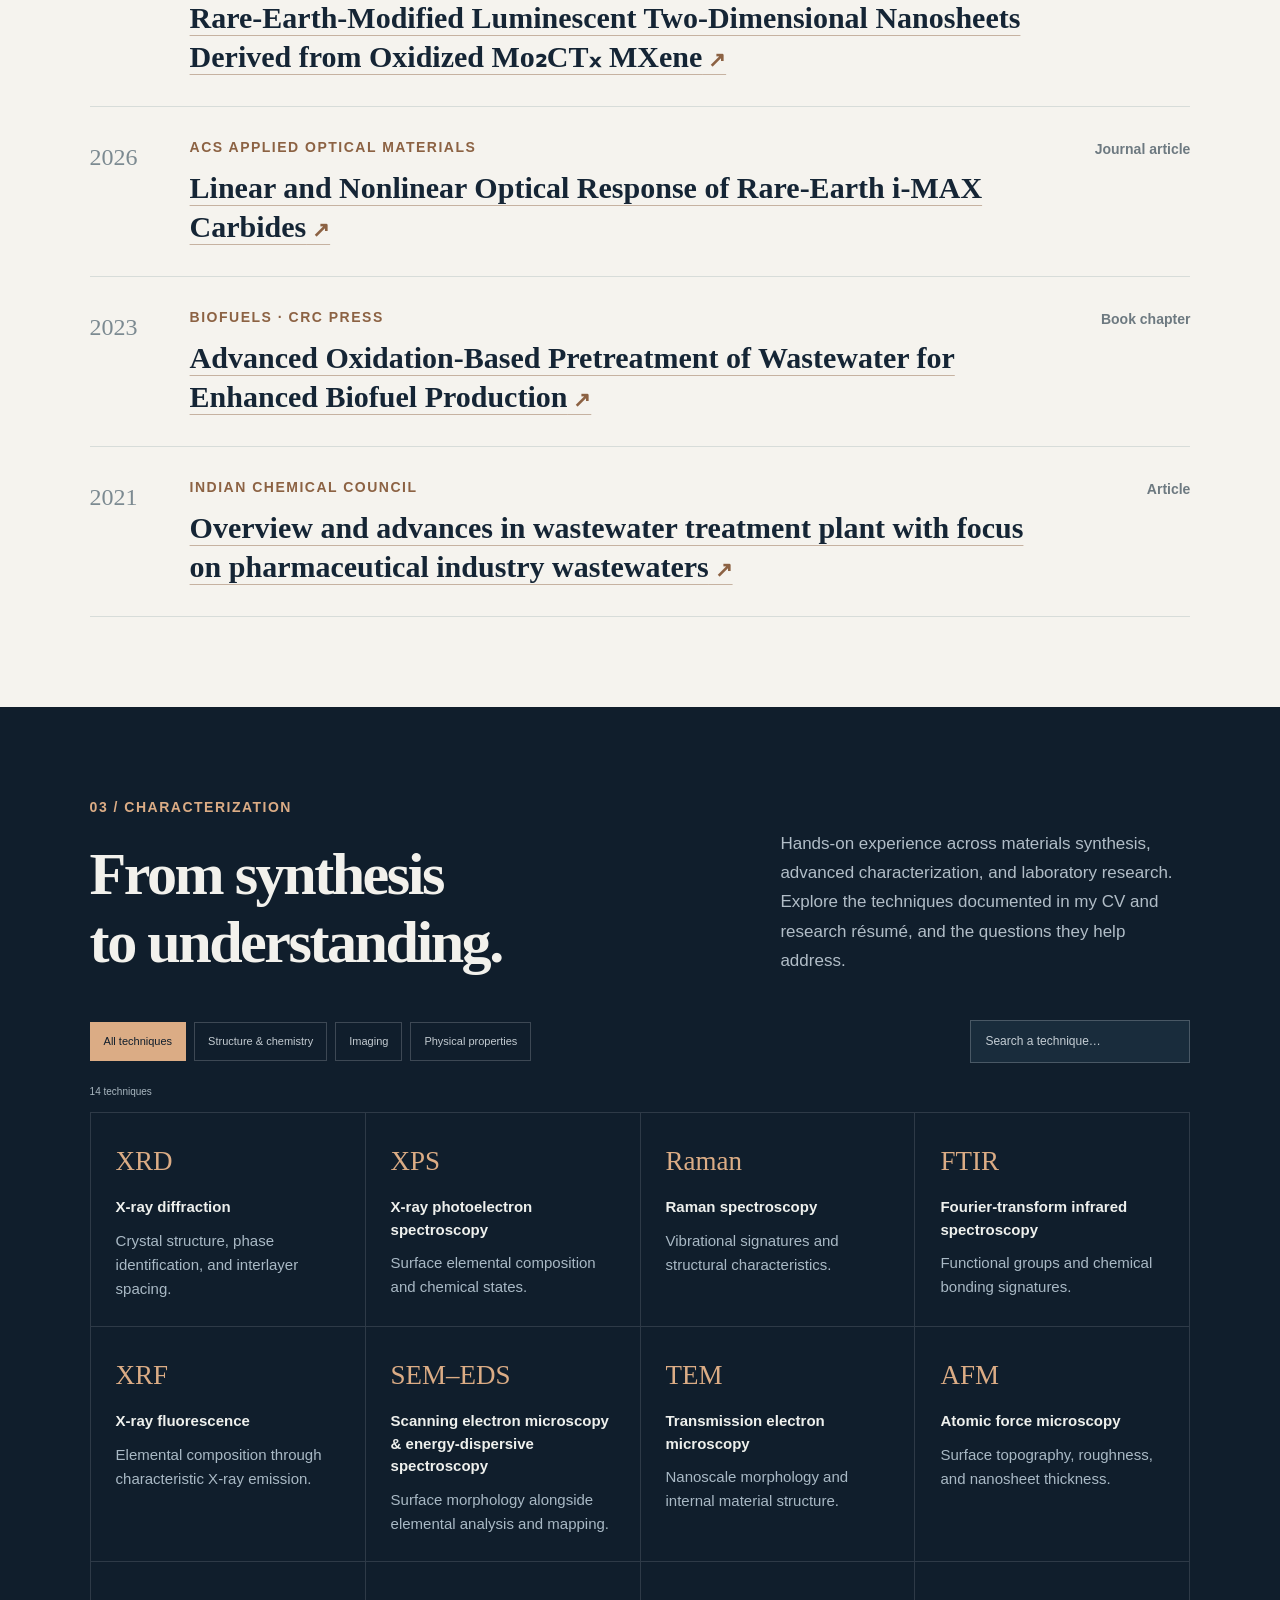
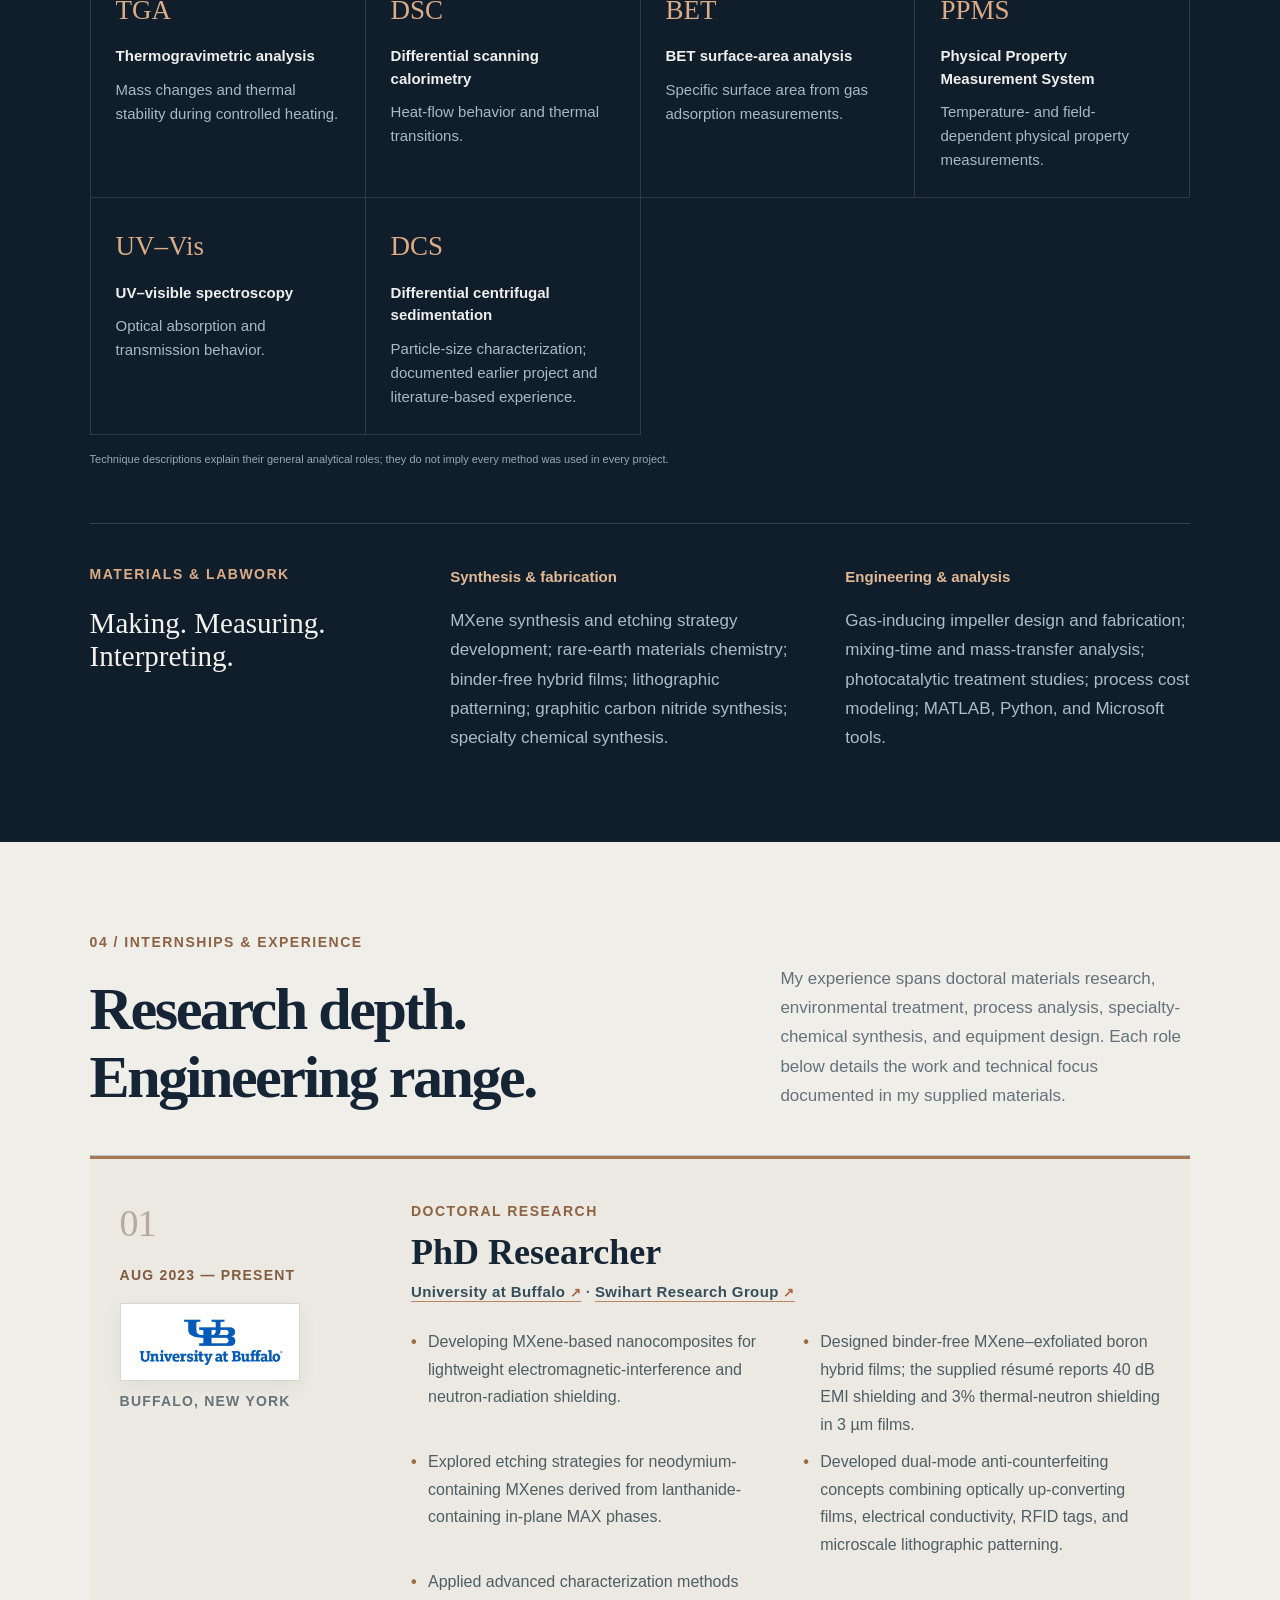
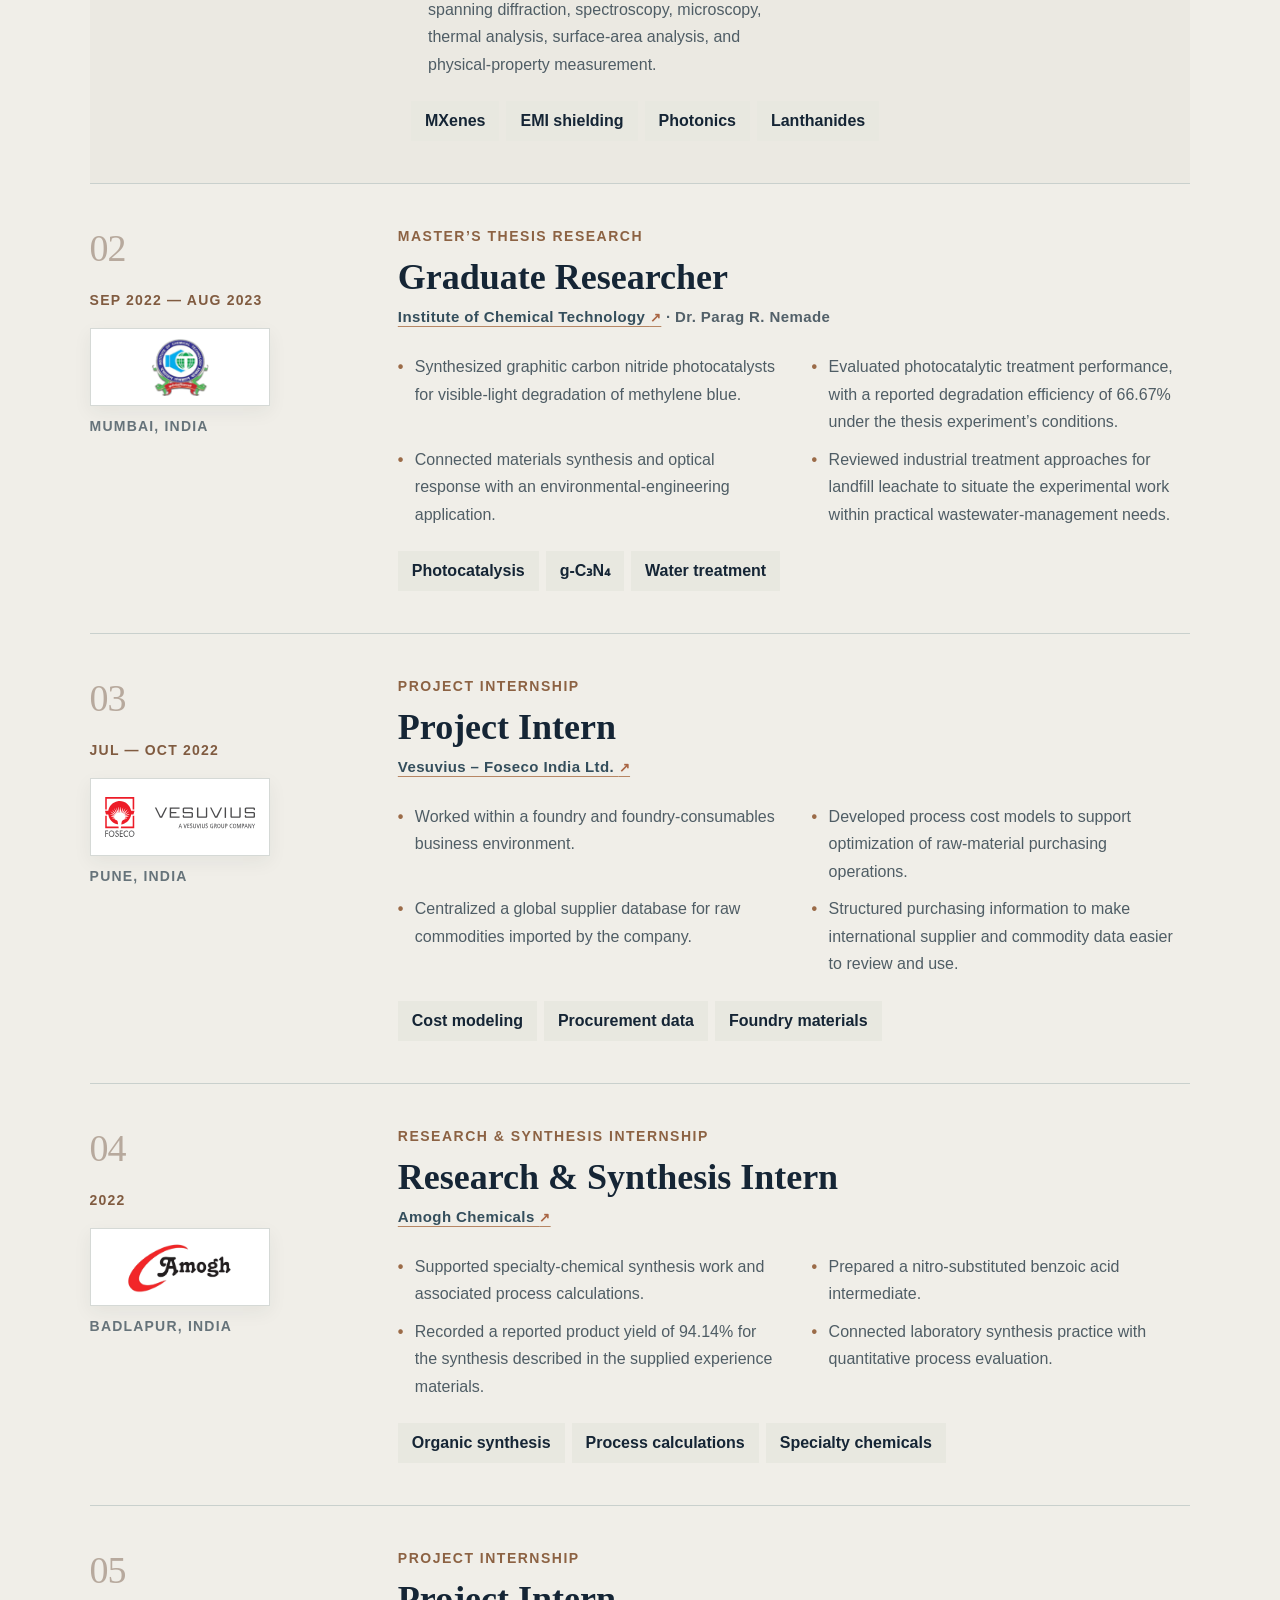
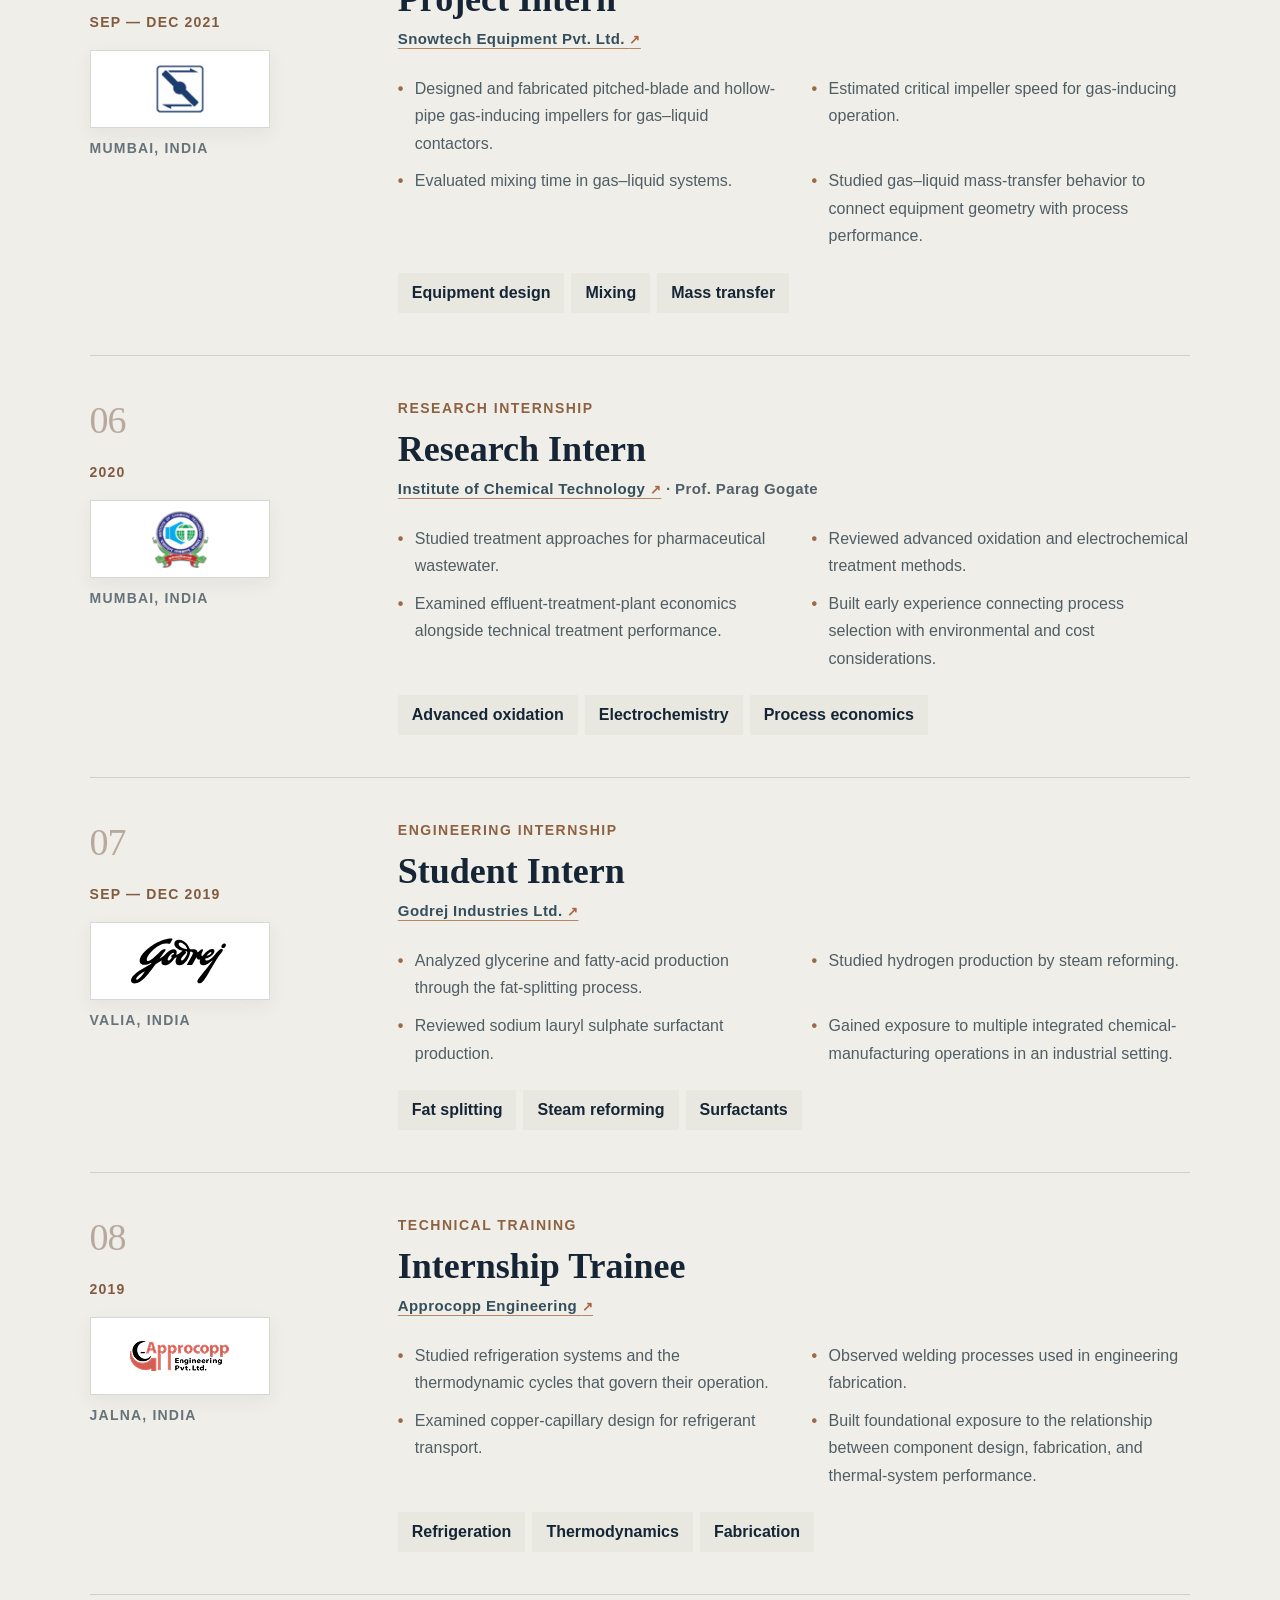
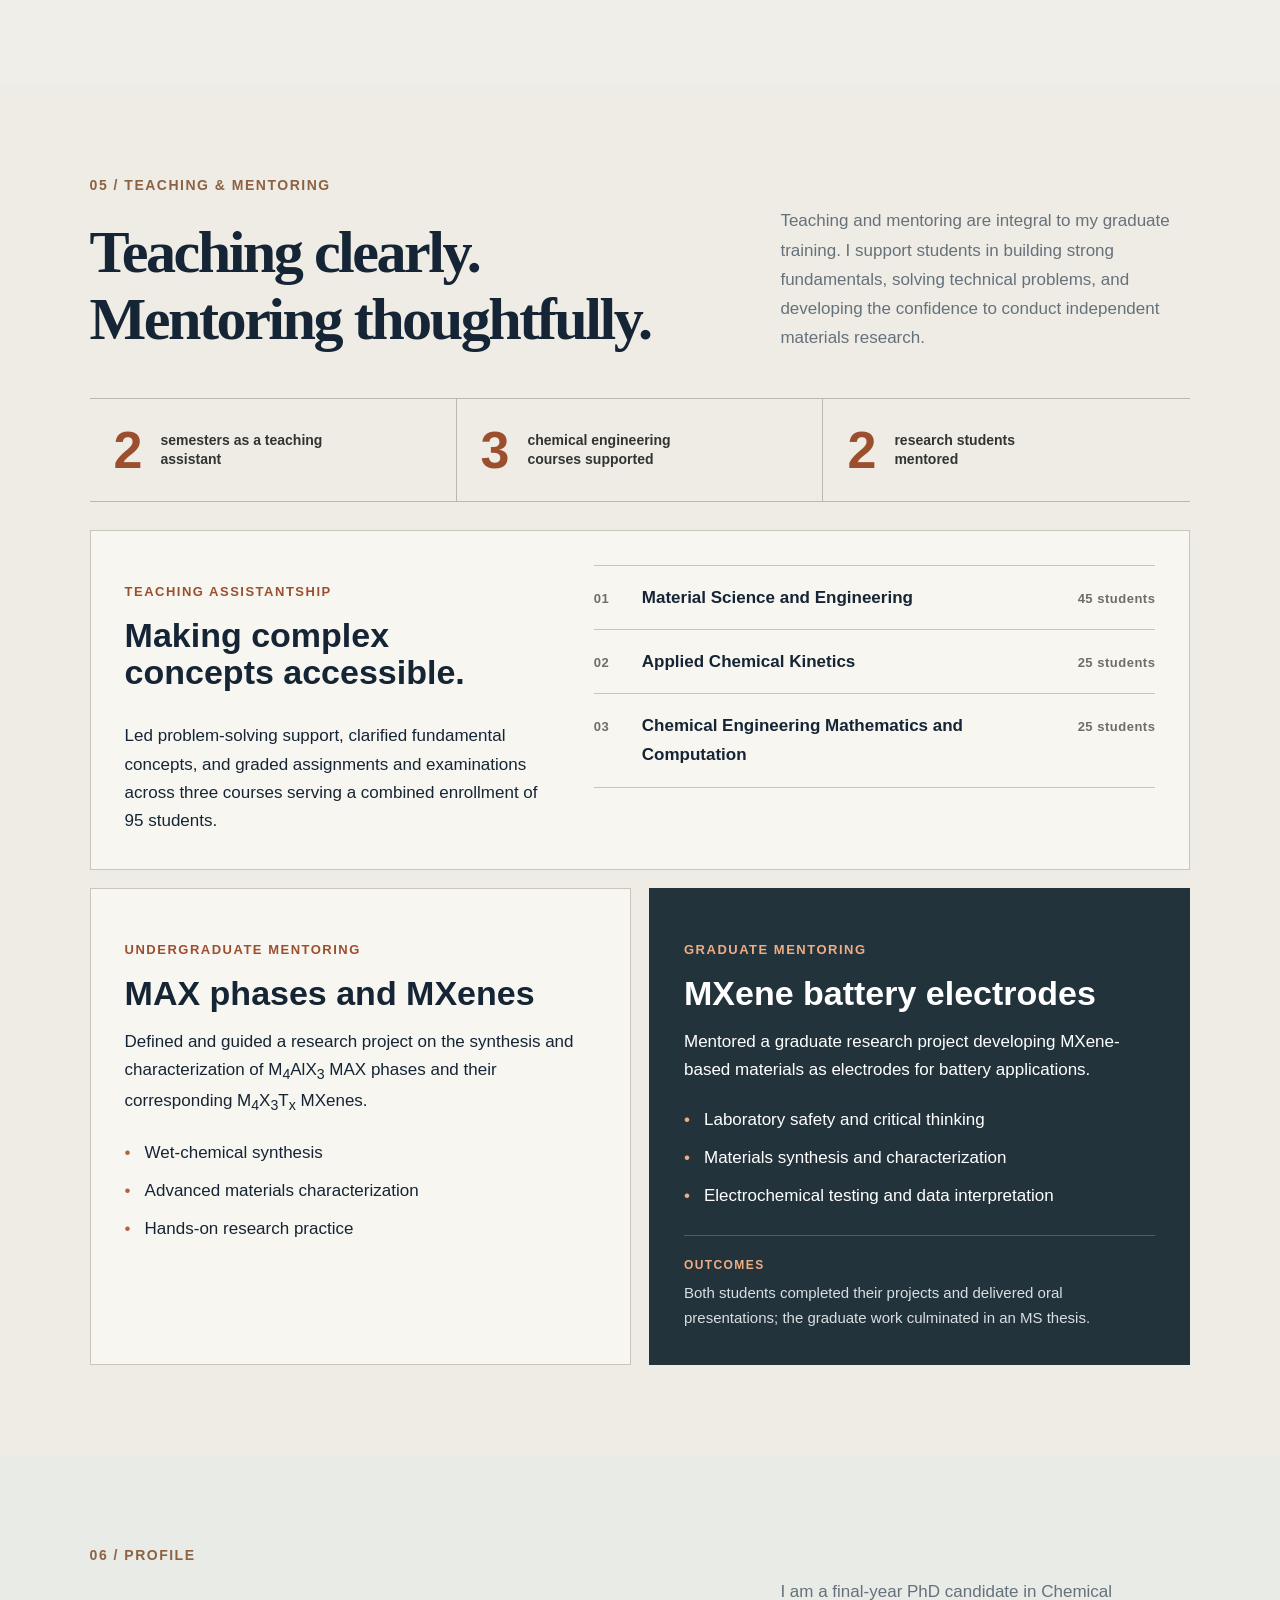
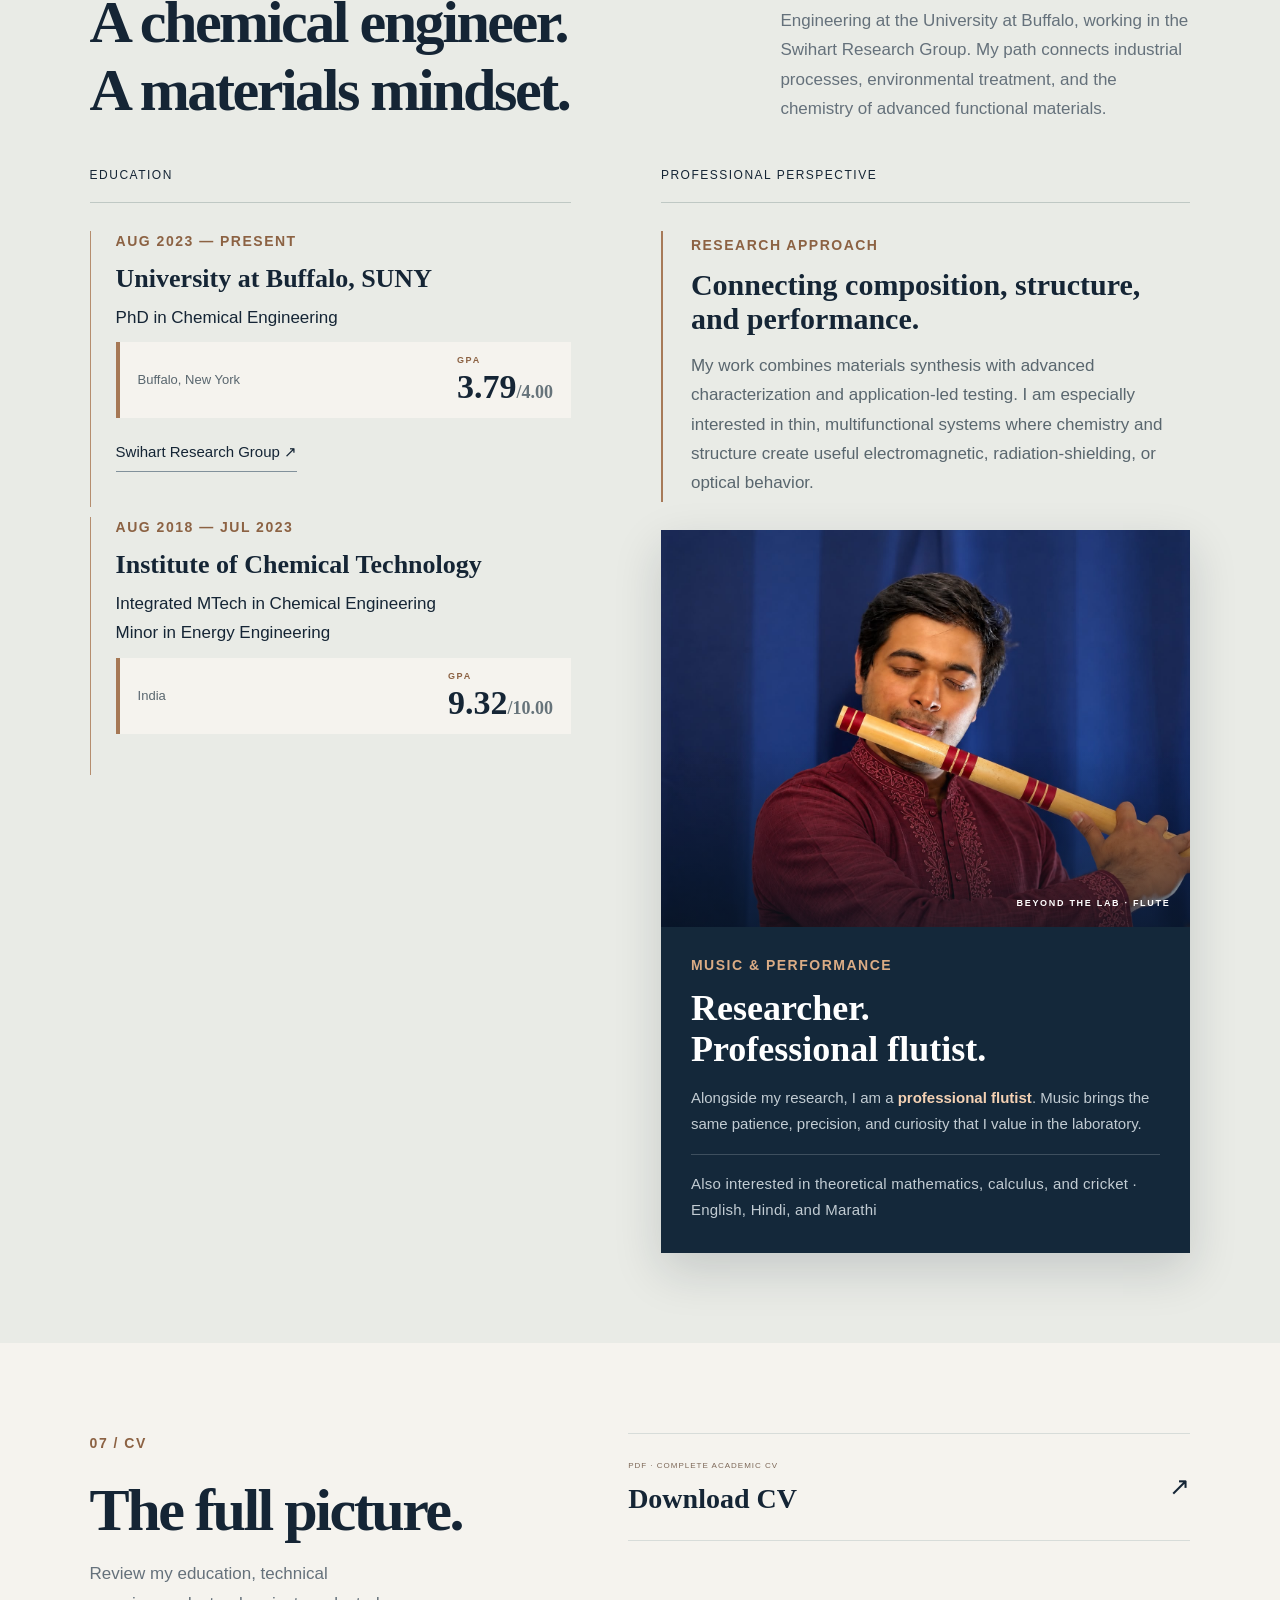
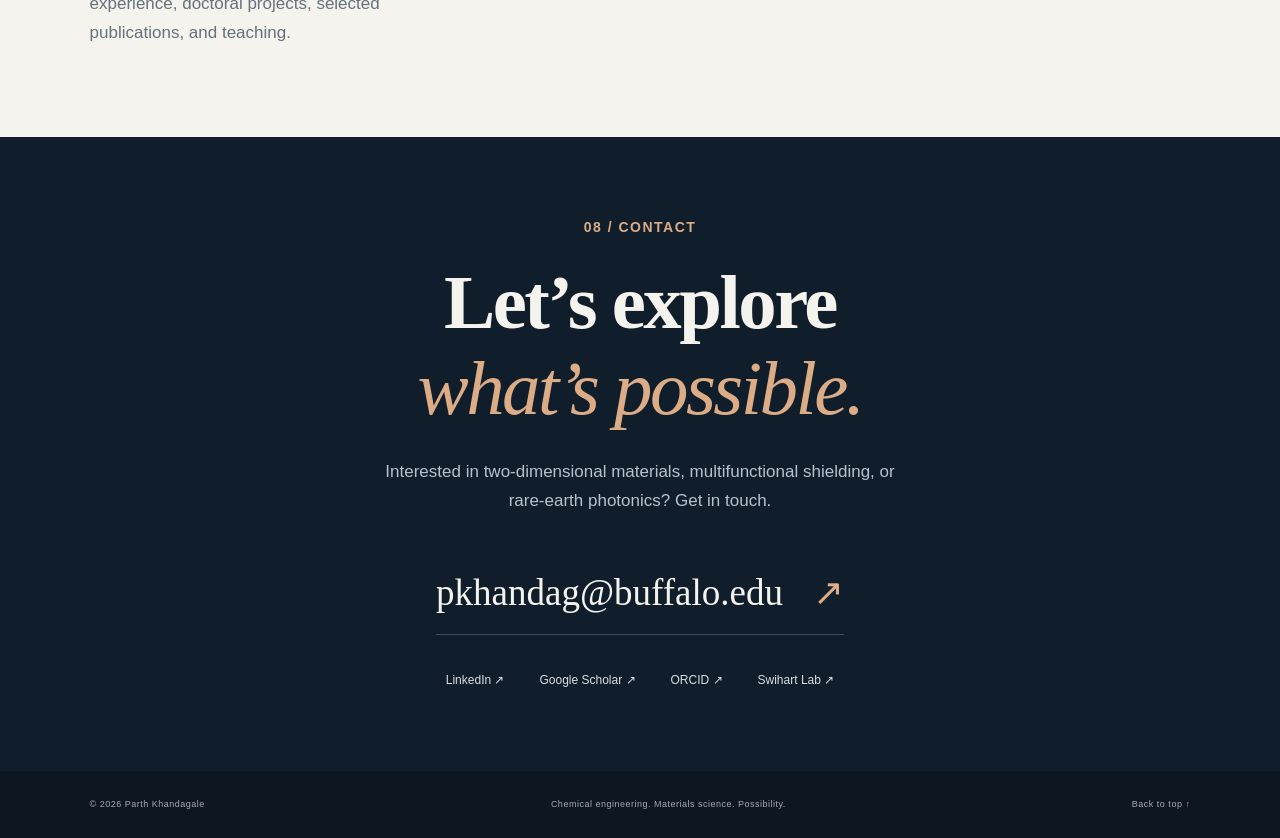
==== commit 939c54b8: "Add files via upload" ====
--- a/index.html
+++ b/index.html
@@ -5,7 +5,7 @@
 <title>Parth Khandagale | Chemical Engineering & Materials Research</title>
 <meta name="description" content="Parth Khandagale — Chemical Engineering PhD student at the University at Buffalo. Research in MXenes, multifunctional nanomaterials, radiation shielding and rare-earth photonics.">
 <meta name="theme-color" content="#101e2c"><meta property="og:title" content="Parth Khandagale | Materials, engineered for possibility."><meta property="og:description" content="Chemical engineering · 2D materials · Radiation shielding · Rare-earth photonics"><meta property="og:type" content="website"><meta property="og:image" content="https://parthk14.github.io/assets/parth-khandagale.png"><link rel="canonical" href="https://parthk14.github.io/">
-<link rel="icon" href="assets/favicon.svg" type="image/svg+xml"><link rel="stylesheet" href="styles.css"><link rel="stylesheet" href="publication-update.css"><script src="script.js" defer></script><script src="layout-update.js" defer></script>
+<link rel="icon" href="assets/favicon.svg" type="image/svg+xml"><link rel="stylesheet" href="styles.css"><link rel="stylesheet" href="publication-update.css"><link rel="stylesheet" href="organization-logos.css"><script src="script.js" defer></script><script src="layout-update.js" defer></script>
 </head>
 <body>
 <a class="skip" href="#main">Skip to content</a>
--- a/organization-logos.css
+++ b/organization-logos.css
@@ -0,0 +1,61 @@
+.organization-logo {
+  display: flex;
+  width: 180px;
+  height: 78px;
+  align-items: center;
+  justify-content: center;
+  margin-top: 16px;
+  padding: 11px 14px;
+  background: #fff;
+  border: 1px solid #d5d9d6;
+  box-shadow: 0 6px 18px rgba(27, 43, 55, 0.06);
+}
+
+.organization-logo:hover {
+  border-color: #a67855;
+  text-decoration: none;
+}
+
+.organization-logo img {
+  display: block;
+  width: auto;
+  height: auto;
+  max-width: 100%;
+  max-height: 52px;
+  object-fit: contain;
+}
+
+.organization-logo img.organization-logo-seal {
+  max-height: 58px;
+}
+
+.organization-logo img.organization-logo-invert {
+  filter: invert(1);
+}
+
+@media (max-width: 760px) {
+  .experience-meta {
+    grid-template-rows: auto auto auto;
+  }
+
+  .experience-index {
+    grid-row: 1 / 4;
+  }
+
+  .organization-logo {
+    grid-column: 2;
+    width: 160px;
+    height: 70px;
+    margin-top: 11px;
+  }
+
+  .experience-meta > span:last-child {
+    grid-column: 2;
+  }
+}
+
+@media print {
+  .organization-logo {
+    box-shadow: none;
+  }
+}
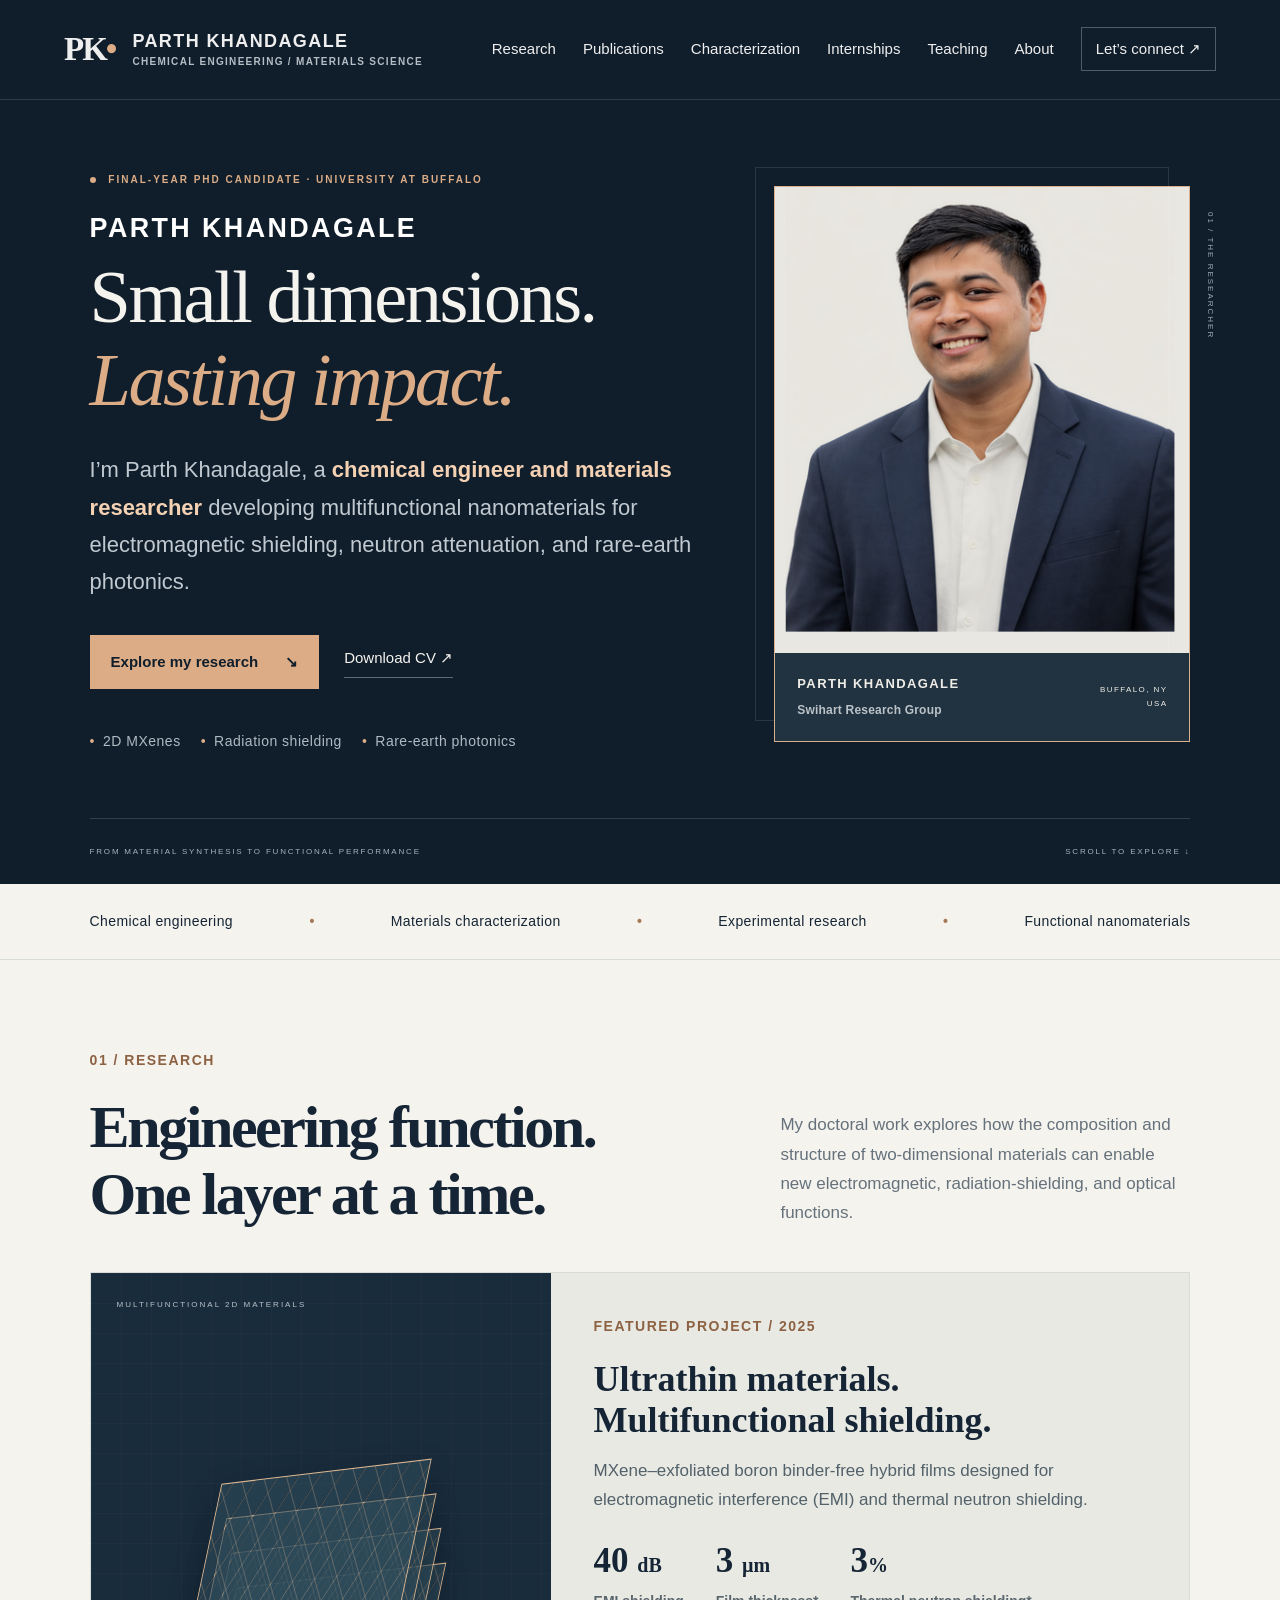
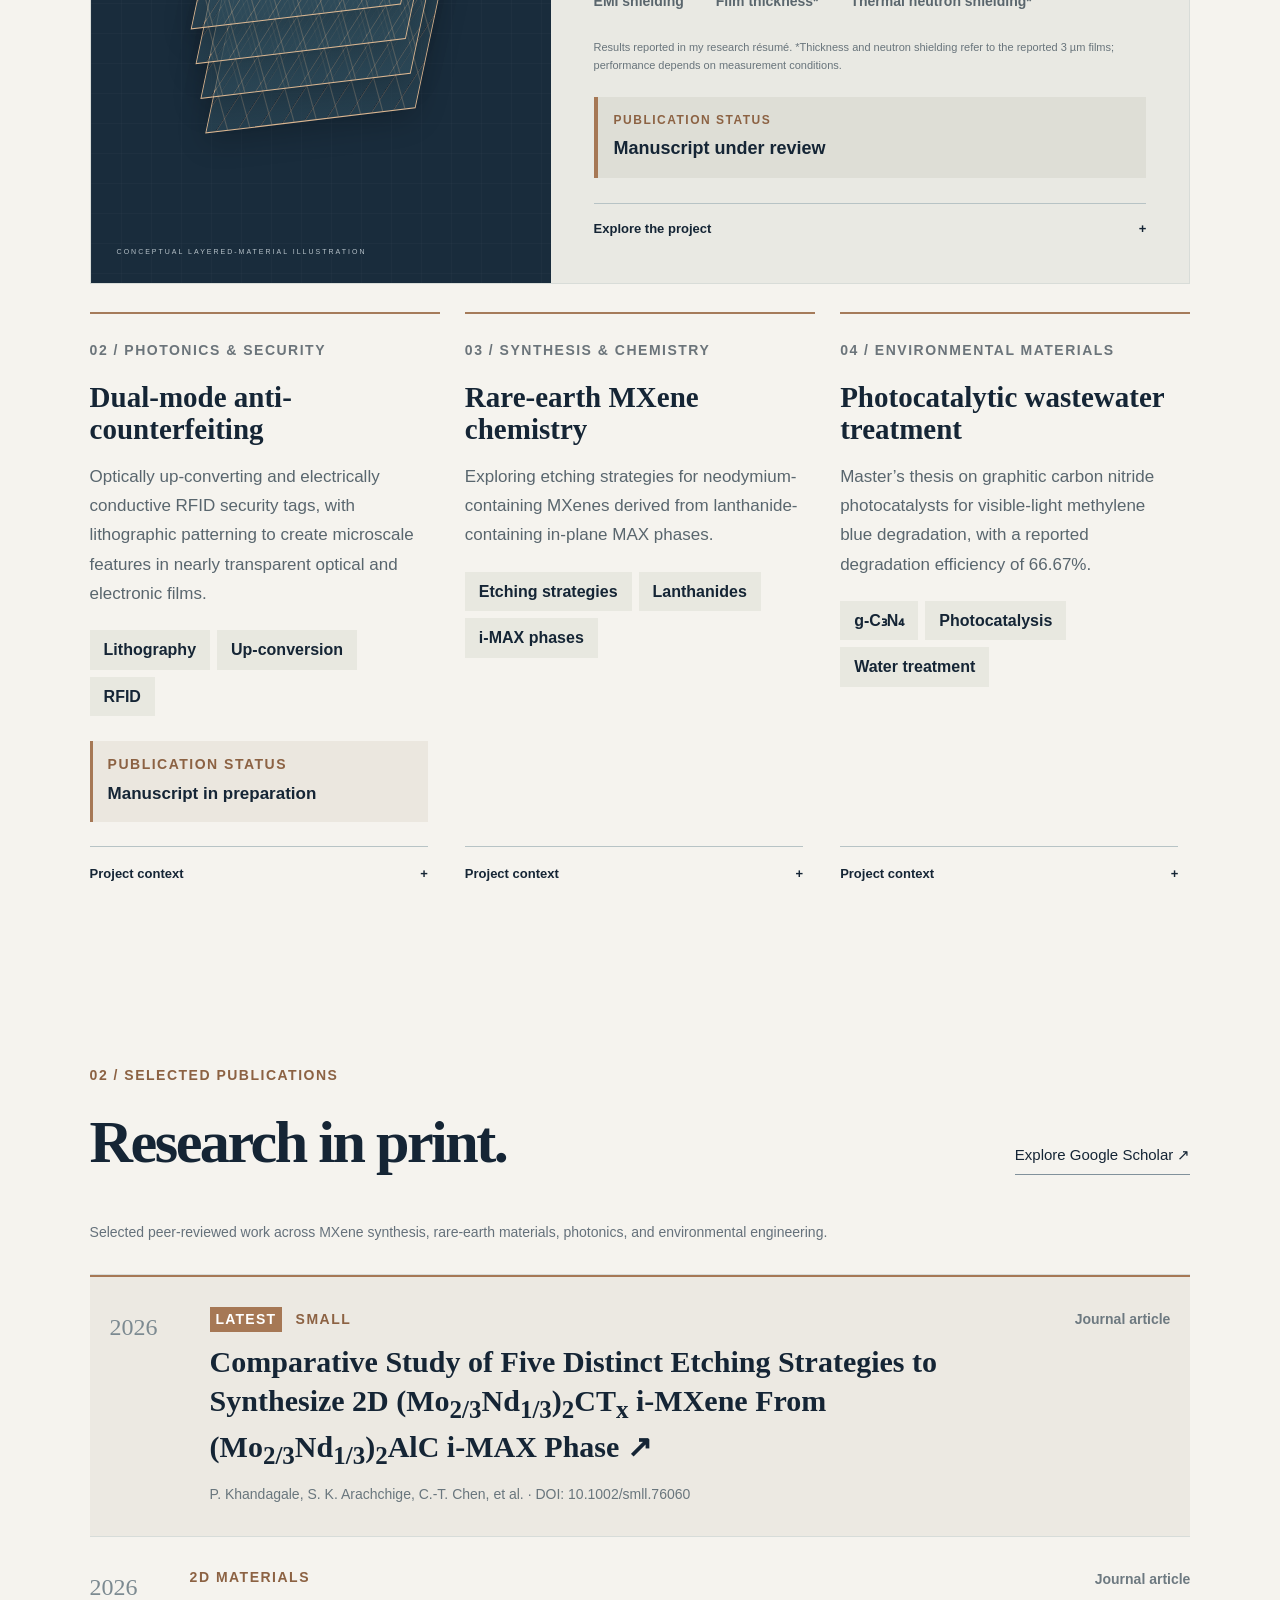
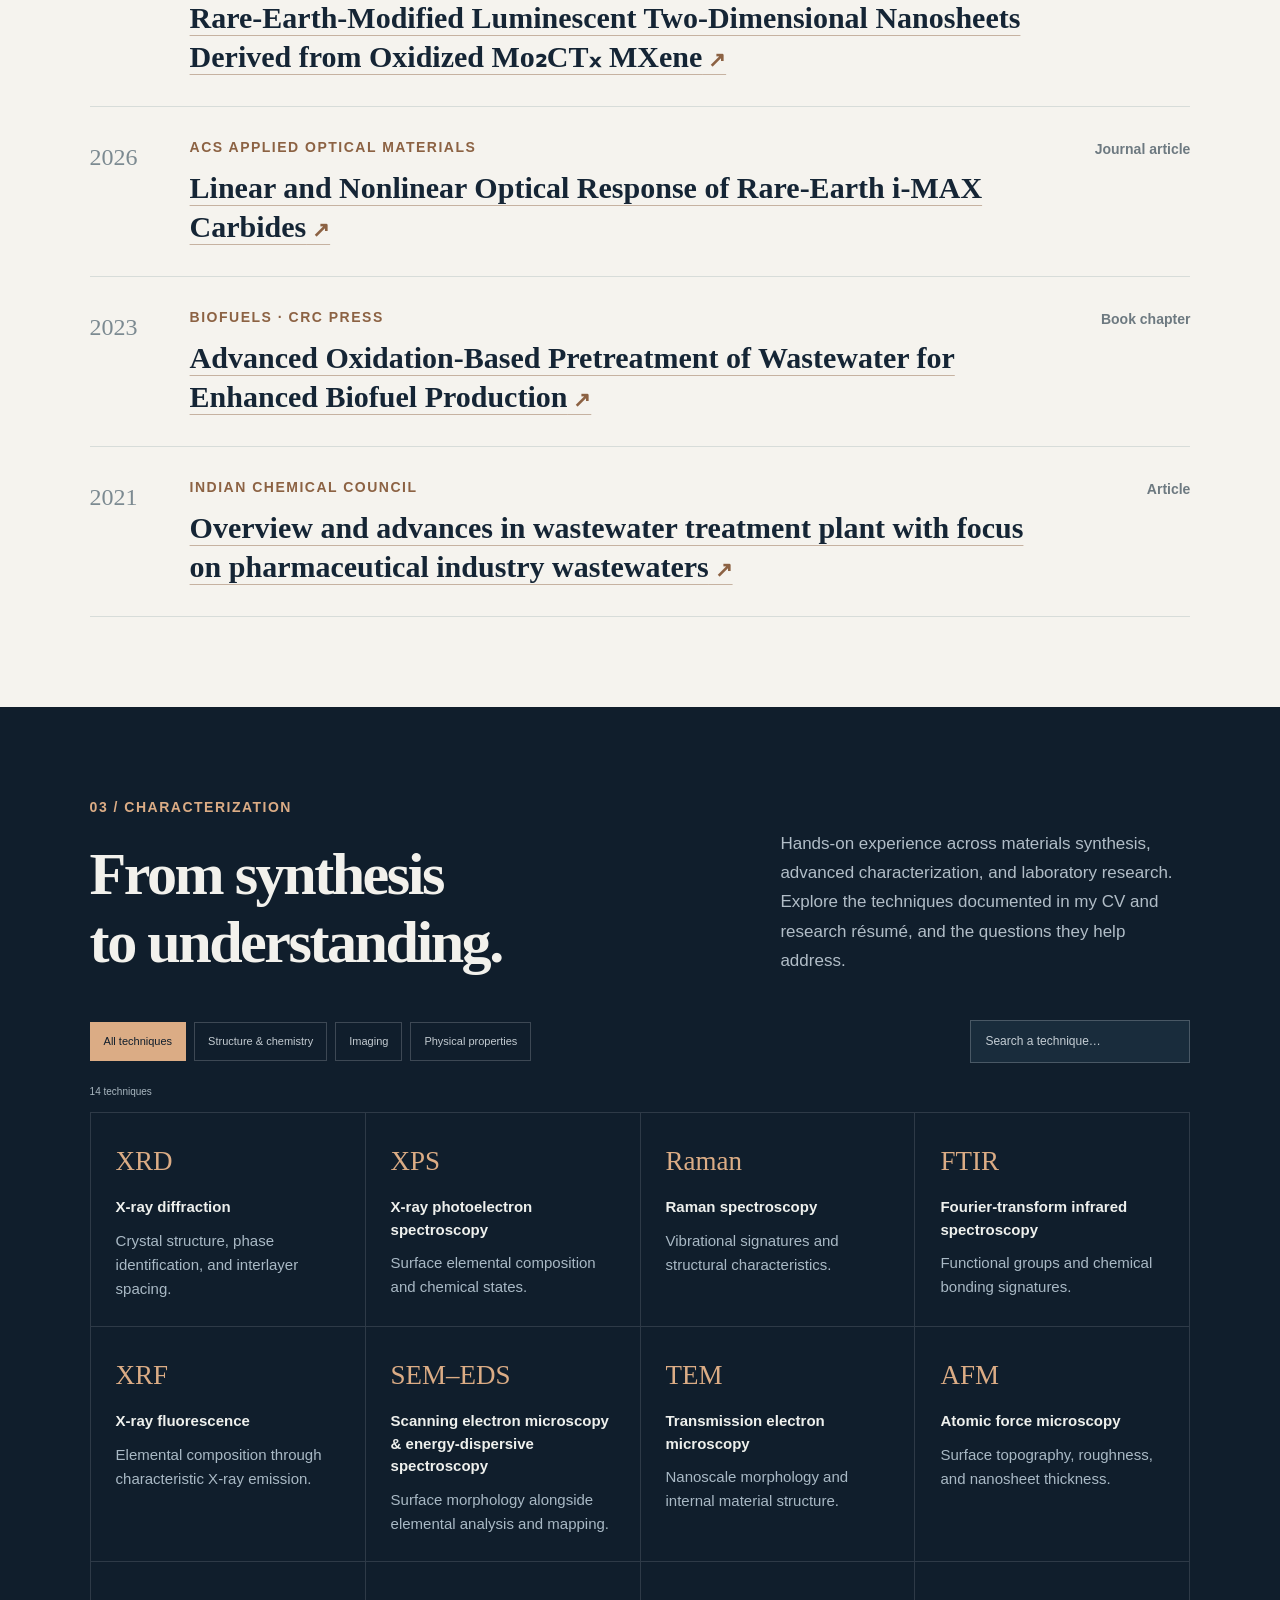
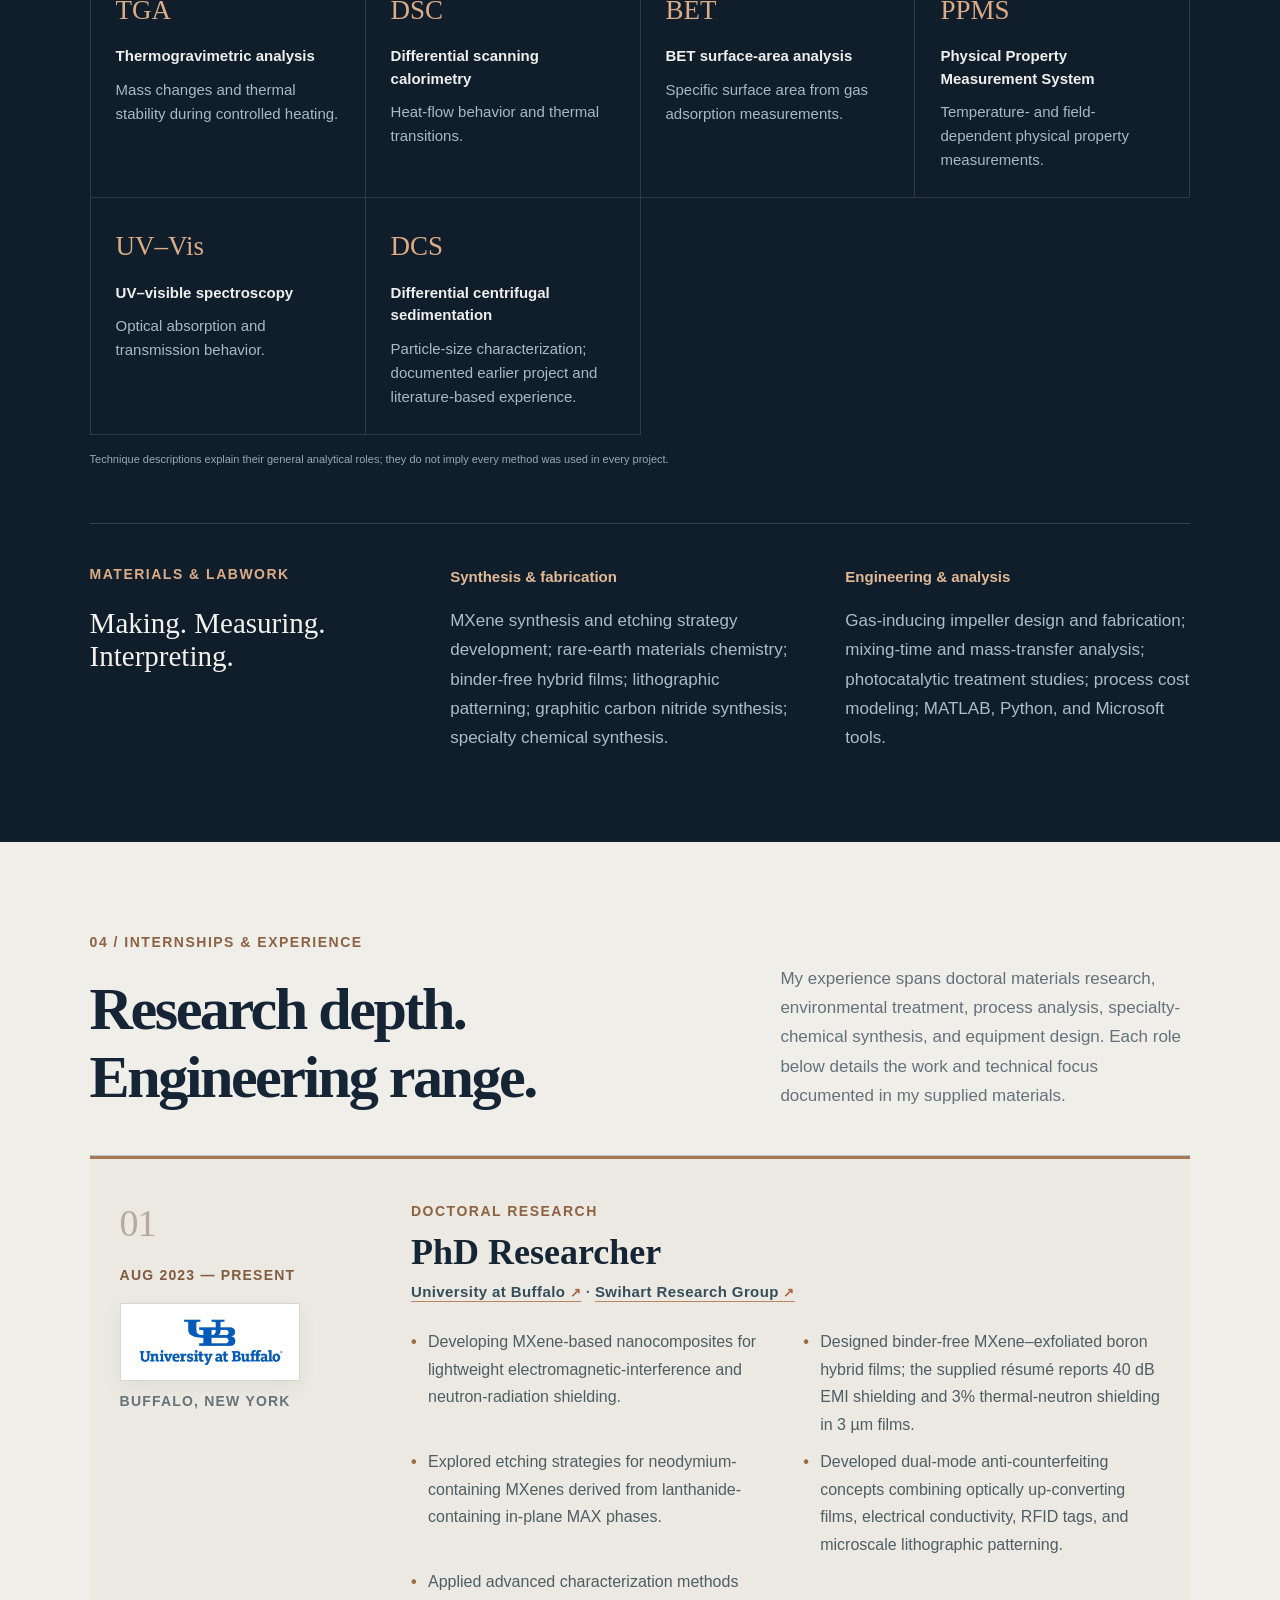
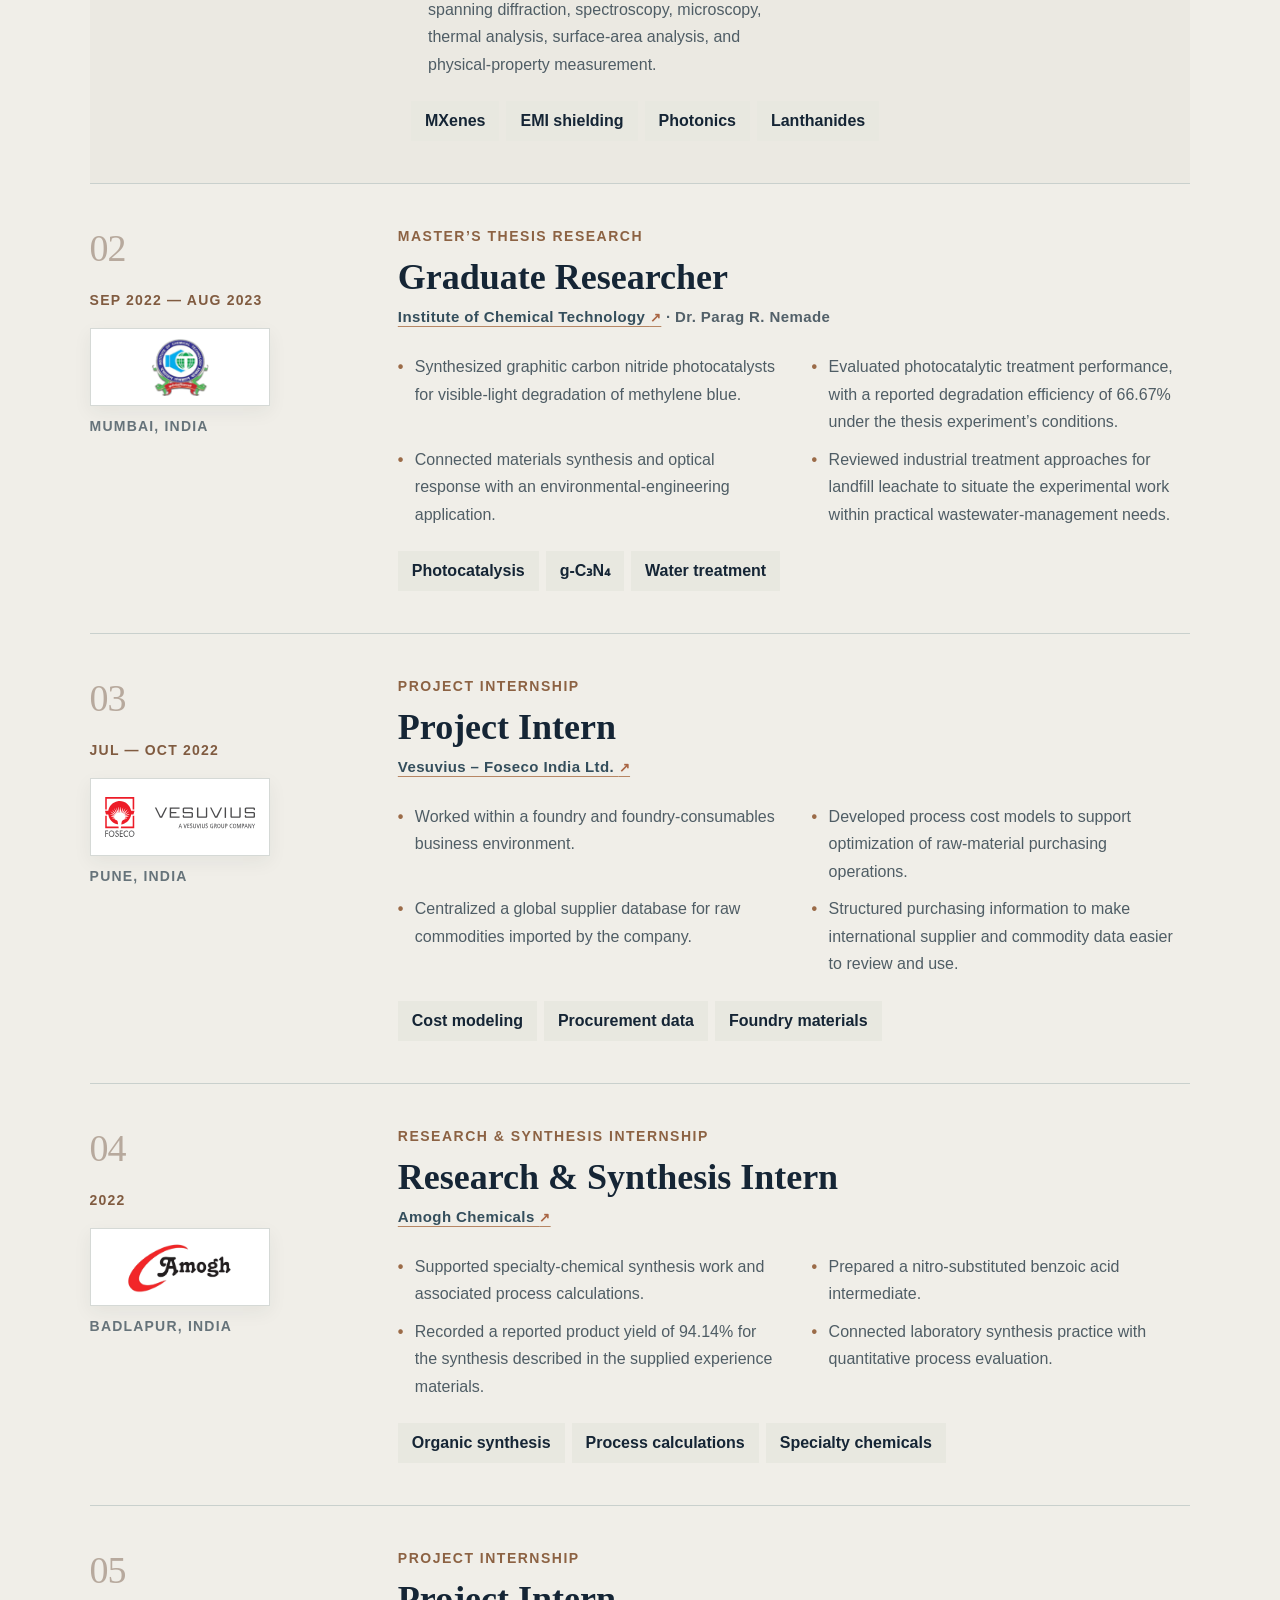
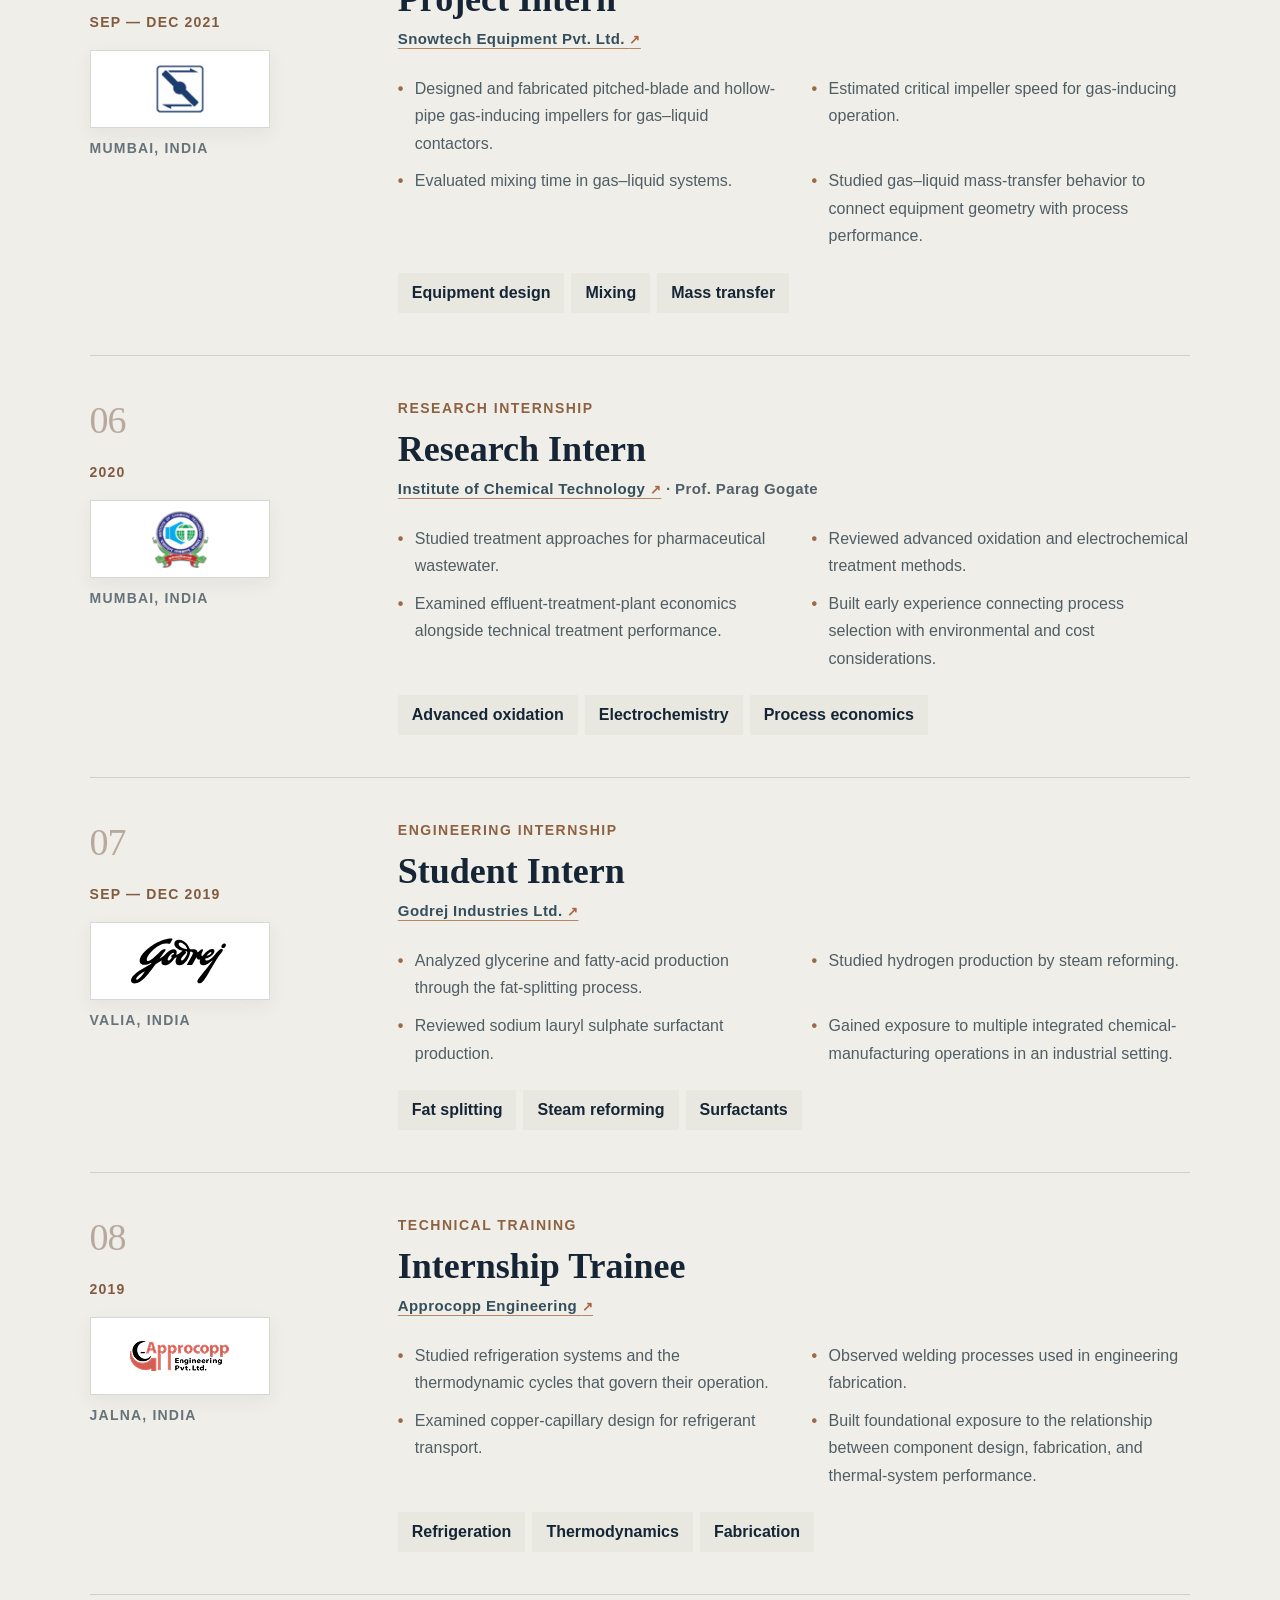
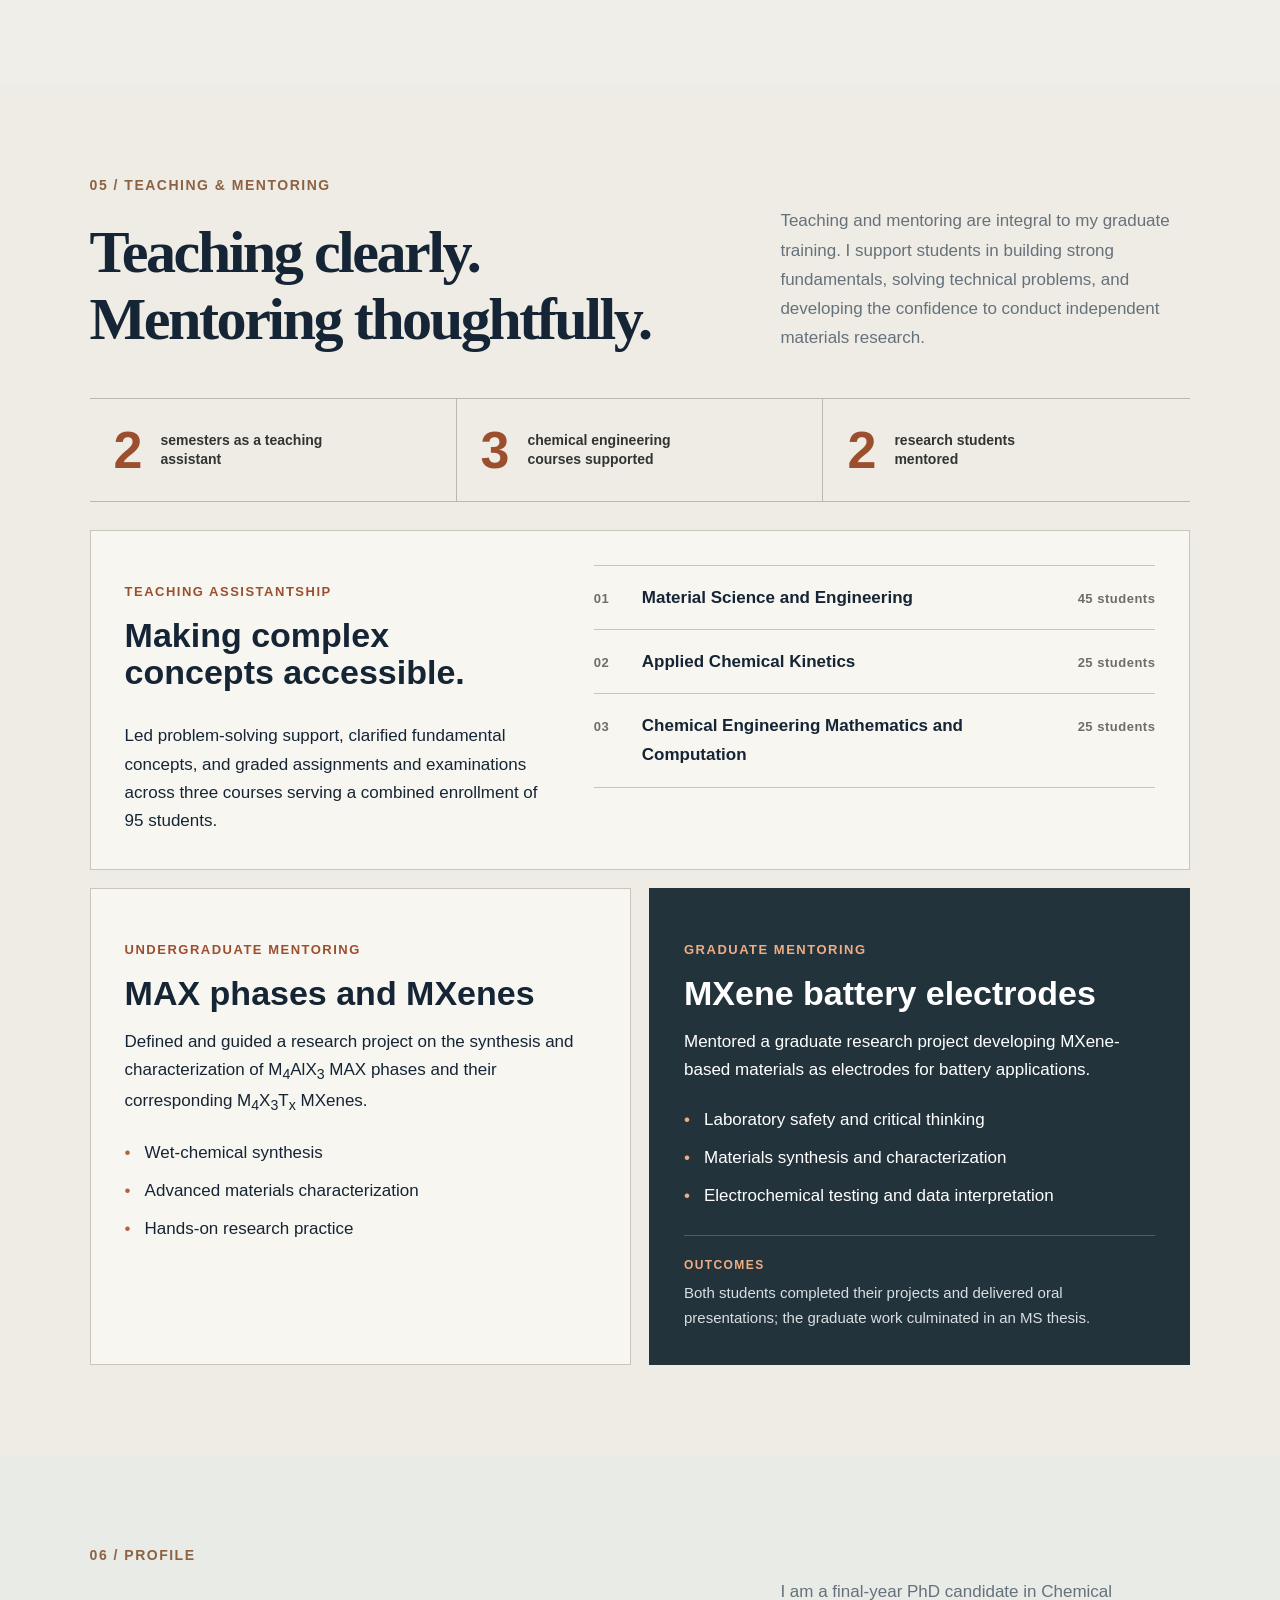
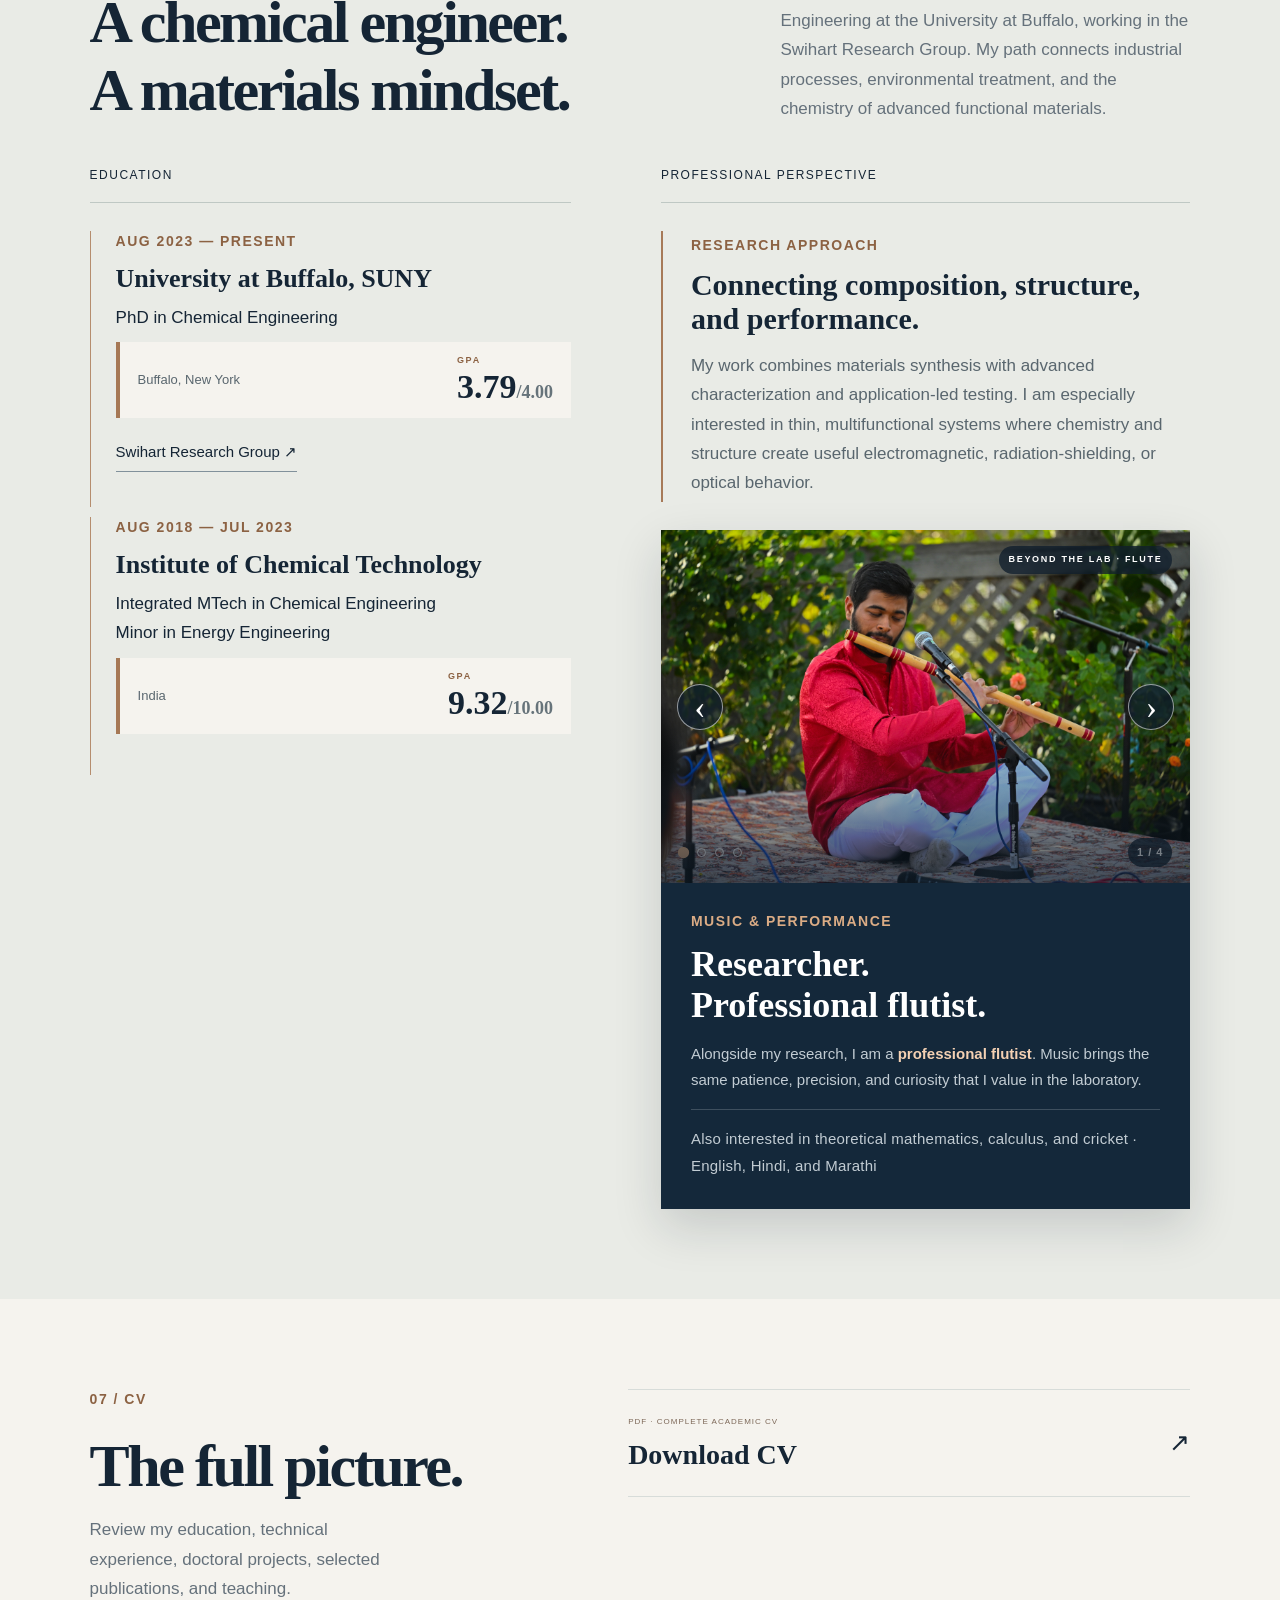
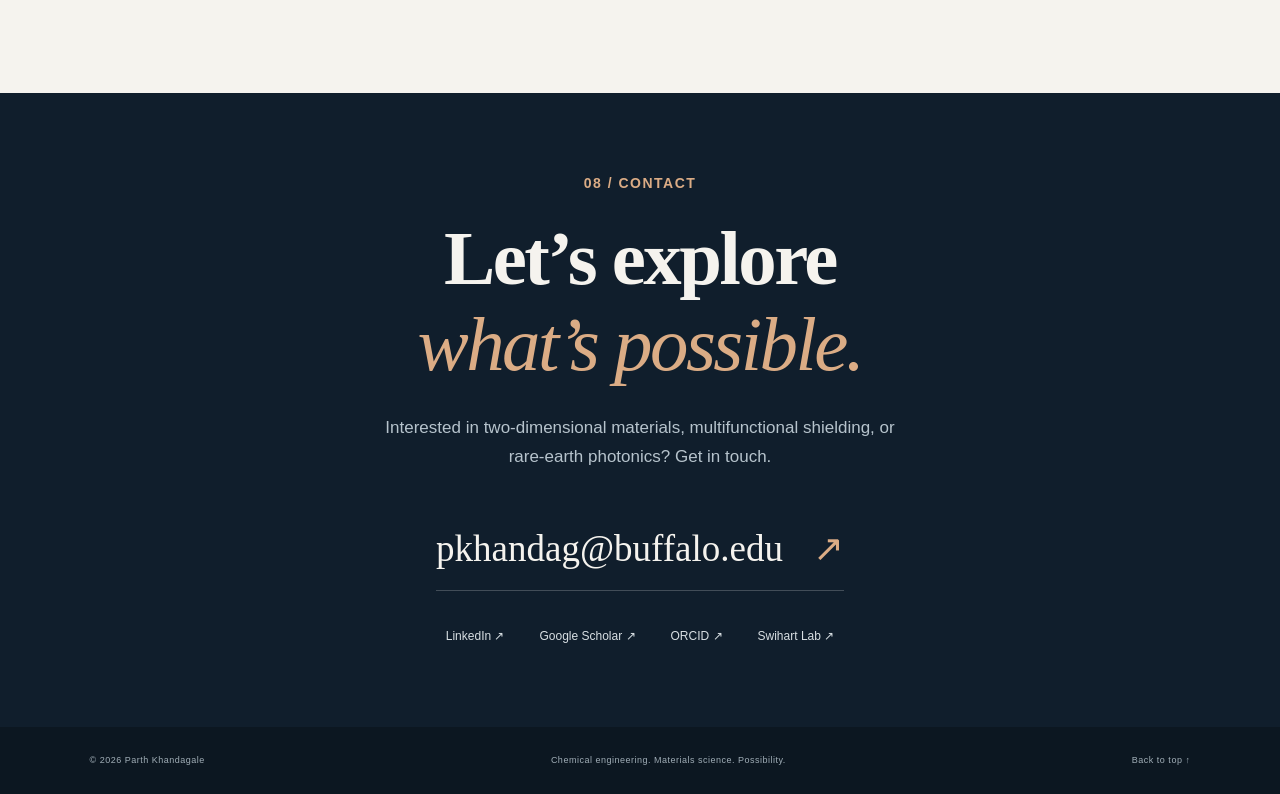
==== commit fc04cadc: "Add files via upload" ====
--- a/index.html
+++ b/index.html
@@ -5,7 +5,7 @@
 <title>Parth Khandagale | Chemical Engineering & Materials Research</title>
 <meta name="description" content="Parth Khandagale — Chemical Engineering PhD student at the University at Buffalo. Research in MXenes, multifunctional nanomaterials, radiation shielding and rare-earth photonics.">
 <meta name="theme-color" content="#101e2c"><meta property="og:title" content="Parth Khandagale | Materials, engineered for possibility."><meta property="og:description" content="Chemical engineering · 2D materials · Radiation shielding · Rare-earth photonics"><meta property="og:type" content="website"><meta property="og:image" content="https://parthk14.github.io/assets/parth-khandagale.png"><link rel="canonical" href="https://parthk14.github.io/">
-<link rel="icon" href="assets/favicon.svg" type="image/svg+xml"><link rel="stylesheet" href="styles.css"><link rel="stylesheet" href="publication-update.css"><link rel="stylesheet" href="organization-logos.css"><script src="script.js" defer></script><script src="layout-update.js" defer></script>
+<link rel="icon" href="assets/favicon.svg" type="image/svg+xml"><link rel="stylesheet" href="styles.css"><link rel="stylesheet" href="publication-update.css"><link rel="stylesheet" href="organization-logos.css"><link rel="stylesheet" href="flute-carousel.css"><script src="script.js" defer></script><script src="layout-update.js" defer></script><script src="flute-carousel.js" defer></script>
 </head>
 <body>
 <a class="skip" href="#main">Skip to content</a>
@@ -29,7 +29,7 @@
 <section class="teaching-section section" id="teaching"><div class="section-heading"><div><p class="eyebrow">05 / TEACHING &amp; MENTORING</p><h2>Teaching clearly.<br>Mentoring thoughtfully.</h2></div><p>Teaching and mentoring are integral to my graduate training. I support students in building strong fundamentals, solving technical problems, and developing the confidence to conduct independent materials research.</p></div><div class="teaching-stats" aria-label="Teaching and mentoring summary"><div><strong>2</strong><span>semesters as a teaching assistant</span></div><div><strong>3</strong><span>chemical engineering courses supported</span></div><div><strong>2</strong><span>research students mentored</span></div></div><div class="teaching-grid"><article class="teaching-card teaching-card-wide"><p class="teaching-label">TEACHING ASSISTANTSHIP</p><h3>Making complex concepts accessible.</h3><p>Led problem-solving support, clarified fundamental concepts, and graded assignments and examinations across three courses serving a combined enrollment of 95 students.</p><div class="course-list"><div><span>01</span><strong>Material Science and Engineering</strong><small>45 students</small></div><div><span>02</span><strong>Applied Chemical Kinetics</strong><small>25 students</small></div><div><span>03</span><strong>Chemical Engineering Mathematics and Computation</strong><small>25 students</small></div></div></article><article class="teaching-card"><p class="teaching-label">UNDERGRADUATE MENTORING</p><h3>MAX phases and MXenes</h3><p>Defined and guided a research project on the synthesis and characterization of M<sub>4</sub>AlX<sub>3</sub> MAX phases and their corresponding M<sub>4</sub>X<sub>3</sub>T<sub>x</sub> MXenes.</p><ul><li>Wet-chemical synthesis</li><li>Advanced materials characterization</li><li>Hands-on research practice</li></ul></article><article class="teaching-card teaching-card-dark"><p class="teaching-label">GRADUATE MENTORING</p><h3>MXene battery electrodes</h3><p>Mentored a graduate research project developing MXene-based materials as electrodes for battery applications.</p><ul><li>Laboratory safety and critical thinking</li><li>Materials synthesis and characterization</li><li>Electrochemical testing and data interpretation</li></ul><p class="mentoring-outcome"><strong>OUTCOMES</strong> Both students completed their projects and delivered oral presentations; the graduate work culminated in an MS thesis.</p></article></div></section>
 <section class="expertise section" id="expertise"><div class="section-heading"><div><p class="eyebrow">03 / CHARACTERIZATION</p><h2>From synthesis<br>to understanding.</h2></div><p>Hands-on experience across materials synthesis, advanced characterization, and laboratory research. Explore the techniques documented in my CV and research résumé, and the questions they help address.</p></div><div class="tool-controls"><div class="filters" role="group" aria-label="Filter characterization techniques"><button class="active" data-filter="all" aria-pressed="true">All techniques</button><button data-filter="structure" aria-pressed="false">Structure & chemistry</button><button data-filter="imaging" aria-pressed="false">Imaging</button><button data-filter="properties" aria-pressed="false">Physical properties</button></div><label class="search"><span class="sr-only">Search techniques</span><input type="search" id="tech-search" placeholder="Search a technique…"></label></div><p class="tech-count" aria-live="polite" id="tech-count">14 techniques</p><div class="tech-grid" id="tech-grid"></div><noscript><p>Characterization experience: XRD, XPS, Raman, FTIR, XRF, SEM–EDS, TEM, AFM, TGA, DSC, BET, PPMS, and UV–Vis. Earlier project experience includes DCS. Enable JavaScript to explore individual methods and filters.</p></noscript><p class="empty" id="empty" hidden>No matching techniques. Try another search or select “All techniques.”</p><p class="fine">Technique descriptions explain their general analytical roles; they do not imply every method was used in every project.</p><div class="lab-skills"><div><p class="eyebrow">MATERIALS & LABWORK</p><h3>Making. Measuring.<br>Interpreting.</h3></div><div><h4>Synthesis & fabrication</h4><p>MXene synthesis and etching strategy development; rare-earth materials chemistry; binder-free hybrid films; lithographic patterning; graphitic carbon nitride synthesis; specialty chemical synthesis.</p></div><div><h4>Engineering & analysis</h4><p>Gas-inducing impeller design and fabrication; mixing-time and mass-transfer analysis; photocatalytic treatment studies; process cost modeling; MATLAB, Python, and Microsoft tools.</p></div></div></section>
 <section class="section" id="publications"><div class="section-heading"><div><p class="eyebrow">04 / SELECTED PUBLICATIONS</p><h2>Research in print.</h2></div><a class="text-link dark" href="https://scholar.google.com/citations?user=qtDXKjwAAAAJ" target="_blank" rel="noopener">Explore Google Scholar ↗</a></div><p class="section-note">Selected peer-reviewed work across MXene synthesis, rare-earth materials, photonics, and environmental engineering.</p><div class="publication-list"><article class="latest-publication"><span class="pub-year">2026</span><div><p class="eyebrow"><span class="latest-label">LATEST</span> SMALL</p><h3><a href="https://doi.org/10.1002/smll.76060" target="_blank" rel="noopener">Comparative Study of Five Distinct Etching Strategies to Synthesize 2D (Mo<sub>2/3</sub>Nd<sub>1/3</sub>)<sub>2</sub>CT<sub>x</sub> i-MXene From (Mo<sub>2/3</sub>Nd<sub>1/3</sub>)<sub>2</sub>AlC i-MAX Phase <span aria-hidden="true">↗</span></a></h3><p class="pub-authors">P. Khandagale, S. K. Arachchige, C.-T. Chen, et al. · DOI: 10.1002/smll.76060</p></div><span class="pub-type">Journal article</span></article><article><span class="pub-year">2026</span><div><p class="eyebrow">2D MATERIALS</p><h3>Rare-Earth-Modified Luminescent Two-Dimensional Nanosheets Derived from Oxidized Mo₂CTₓ MXene</h3></div><span class="pub-type">Journal article</span></article><article><span class="pub-year">2026</span><div><p class="eyebrow">ACS APPLIED OPTICAL MATERIALS</p><h3>Linear and Nonlinear Optical Response of Rare-Earth i-MAX Carbides</h3></div><span class="pub-type">Journal article</span></article><article><span class="pub-year">2023</span><div><p class="eyebrow">BIOFUELS · CRC PRESS</p><h3>Advanced Oxidation-Based Pretreatment of Wastewater for Enhanced Biofuel Production</h3></div><span class="pub-type">Book chapter</span></article><article><span class="pub-year">2021</span><div><p class="eyebrow">INDIAN CHEMICAL COUNCIL</p><h3>Overview and advances in wastewater treatment plant with focus on pharmaceutical industry wastewaters</h3></div><span class="pub-type">Article</span></article></div></section>
-<section class="about section" id="about"><div class="section-heading"><div><p class="eyebrow">05 / PROFILE</p><h2>A chemical engineer.<br>A materials mindset.</h2></div><p>I am a final-year PhD candidate in Chemical Engineering at the University at Buffalo, working in the Swihart Research Group. My path connects industrial processes, environmental treatment, and the chemistry of advanced functional materials.</p></div><div class="about-columns"><div><h3 class="subhead">Education</h3><article class="timeline"><p class="eyebrow">AUG 2023 — PRESENT</p><h3>University at Buffalo, SUNY</h3><p>PhD in Chemical Engineering</p><p class="muted">Buffalo, New York · GPA 3.79/4.00</p><a class="text-link dark" href="https://sites.google.com/view/swihart-canlab/people" target="_blank" rel="noopener">Swihart Research Group ↗</a></article><article class="timeline"><p class="eyebrow">AUG 2018 — JUL 2023</p><h3>Institute of Chemical Technology</h3><p>Integrated MTech in Chemical Engineering<br>Minor in Energy Engineering</p><p class="muted">India · GPA 9.32/10.00</p></article></div><div><h3 class="subhead">Professional perspective</h3><div class="profile-statement"><p class="eyebrow">RESEARCH APPROACH</p><h3>Connecting composition, structure, and performance.</h3><p>My work combines materials synthesis with advanced characterization and application-led testing. I am especially interested in thin, multifunctional systems where chemistry and structure create useful electromagnetic, radiation-shielding, or optical behavior.</p></div><div class="beyond flute-feature"><figure><img src="assets/parth-khandagale-flute.jpeg" width="1448" height="1086" loading="lazy" alt="Parth Khandagale performing on an Indian bamboo flute"><figcaption>BEYOND THE LAB · FLUTE</figcaption></figure><div class="flute-copy"><p class="eyebrow">MUSIC & PERFORMANCE</p><h3>Researcher.<br>Professional flutist.</h3><p>Alongside my research, I am a professional flutist. Music brings the same patience, precision, and curiosity that I value in the laboratory.</p><p class="personal-note">Also interested in theoretical mathematics, calculus, and cricket · English, Hindi, and Marathi</p></div></div></div></div></section>
+<section class="about section" id="about"><div class="section-heading"><div><p class="eyebrow">05 / PROFILE</p><h2>A chemical engineer.<br>A materials mindset.</h2></div><p>I am a final-year PhD candidate in Chemical Engineering at the University at Buffalo, working in the Swihart Research Group. My path connects industrial processes, environmental treatment, and the chemistry of advanced functional materials.</p></div><div class="about-columns"><div><h3 class="subhead">Education</h3><article class="timeline"><p class="eyebrow">AUG 2023 — PRESENT</p><h3>University at Buffalo, SUNY</h3><p>PhD in Chemical Engineering</p><p class="muted">Buffalo, New York · GPA 3.79/4.00</p><a class="text-link dark" href="https://sites.google.com/view/swihart-canlab/people" target="_blank" rel="noopener">Swihart Research Group ↗</a></article><article class="timeline"><p class="eyebrow">AUG 2018 — JUL 2023</p><h3>Institute of Chemical Technology</h3><p>Integrated MTech in Chemical Engineering<br>Minor in Energy Engineering</p><p class="muted">India · GPA 9.32/10.00</p></article></div><div><h3 class="subhead">Professional perspective</h3><div class="profile-statement"><p class="eyebrow">RESEARCH APPROACH</p><h3>Connecting composition, structure, and performance.</h3><p>My work combines materials synthesis with advanced characterization and application-led testing. I am especially interested in thin, multifunctional systems where chemistry and structure create useful electromagnetic, radiation-shielding, or optical behavior.</p></div><div class="beyond flute-feature"><figure><div class="flute-carousel" role="region" aria-roledescription="carousel" aria-label="Flute performance photographs" tabindex="0"><div class="flute-carousel-track"><div class="flute-slide is-active" data-slide="0" aria-hidden="false"><img src="assets/flute-performance-01.jpg" width="6048" height="4032" loading="lazy" alt="Parth Khandagale performing Indian bamboo flute outdoors in a red kurta"></div><div class="flute-slide" data-slide="1" aria-hidden="true"><img src="assets/flute-performance-02.jpg" width="6048" height="4032" loading="lazy" alt="Parth Khandagale performing Indian bamboo flute outdoors from a second angle"></div><div class="flute-slide" data-slide="2" aria-hidden="true"><img src="assets/flute-performance-03.jpg" width="6048" height="4032" loading="lazy" alt="Parth Khandagale performing Indian bamboo flute with a tabla accompanist"></div><div class="flute-slide" data-slide="3" aria-hidden="true"><img src="assets/flute-performance-04.jpg" width="6048" height="4032" loading="lazy" alt="Parth Khandagale after the performance with fellow musicians"></div></div><button class="flute-arrow flute-prev" type="button" aria-label="Previous photograph">‹</button><button class="flute-arrow flute-next" type="button" aria-label="Next photograph">›</button><div class="flute-carousel-footer"><div class="flute-dots" role="group" aria-label="Choose a photograph"><button class="is-active" type="button" data-slide-to="0" aria-label="Show photograph 1" aria-current="true"></button><button type="button" data-slide-to="1" aria-label="Show photograph 2"></button><button type="button" data-slide-to="2" aria-label="Show photograph 3"></button><button type="button" data-slide-to="3" aria-label="Show photograph 4"></button></div><span class="flute-counter" aria-live="polite">1 / 4</span></div></div><figcaption>BEYOND THE LAB · FLUTE</figcaption></figure><div class="flute-copy"><p class="eyebrow">MUSIC & PERFORMANCE</p><h3>Researcher.<br>Professional flutist.</h3><p>Alongside my research, I am a professional flutist. Music brings the same patience, precision, and curiosity that I value in the laboratory.</p><p class="personal-note">Also interested in theoretical mathematics, calculus, and cricket · English, Hindi, and Marathi</p></div></div></div></div></section>
 <section class="documents section" id="cv"><div><p class="eyebrow">07 / CV</p><h2>The full picture.</h2><p>Review my education, technical experience, doctoral projects, selected publications, and teaching.</p></div><div class="document-links"><a href="assets/Parth-Khandagale-CV-2026.pdf" target="_blank" rel="noopener"><span><small>PDF · COMPLETE ACADEMIC CV</small><strong>Download CV</strong></span><span>↗</span></a></div></section>
 <section class="contact section" id="contact"><p class="eyebrow">07 / CONTACT</p><h2>Let’s explore<br><em>what’s possible.</em></h2><p>Interested in two-dimensional materials, multifunctional shielding, or rare-earth photonics? Get in touch.</p><a class="email" href="mailto:pkhandag@buffalo.edu">pkhandag@buffalo.edu <span>↗</span></a><div class="social-links"><a href="https://www.linkedin.com/in/parth-khandagale/" target="_blank" rel="noopener">LinkedIn ↗</a><a href="https://scholar.google.com/citations?user=qtDXKjwAAAAJ" target="_blank" rel="noopener">Google Scholar ↗</a><a href="https://orcid.org/0000-0003-3942-6298" target="_blank" rel="noopener">ORCID ↗</a><a href="https://sites.google.com/view/swihart-canlab/people" target="_blank" rel="noopener">Swihart Lab ↗</a></div></section>
 </main><footer><span>© <span id="year">2026</span> Parth Khandagale</span><span>Chemical engineering. Materials science. Possibility.</span><a href="#home">Back to top ↑</a></footer>
--- a/flute-carousel.css
+++ b/flute-carousel.css
@@ -0,0 +1,144 @@
+.flute-carousel {
+  position: relative;
+  overflow: hidden;
+  background: #0e2341;
+  isolation: isolate;
+}
+
+.flute-carousel:focus-visible {
+  outline: 3px solid #dbac85;
+  outline-offset: -3px;
+}
+
+.flute-carousel-track {
+  position: relative;
+  aspect-ratio: 3 / 2;
+}
+
+.flute-slide {
+  position: absolute;
+  inset: 0;
+  opacity: 0;
+  visibility: hidden;
+  transition: opacity 420ms ease, visibility 420ms ease;
+}
+
+.flute-slide.is-active {
+  opacity: 1;
+  visibility: visible;
+}
+
+.flute-feature .flute-slide img {
+  width: 100%;
+  height: 100%;
+  aspect-ratio: auto;
+  object-fit: cover;
+  object-position: center;
+}
+
+.flute-arrow {
+  position: absolute;
+  z-index: 3;
+  top: 50%;
+  width: 46px;
+  height: 46px;
+  border: 1px solid rgba(255, 255, 255, 0.55);
+  border-radius: 50%;
+  background: rgba(16, 30, 44, 0.78);
+  color: #fff;
+  font-family: Georgia, serif;
+  font-size: 34px;
+  line-height: 1;
+  transform: translateY(-50%);
+  transition: background 180ms ease, transform 180ms ease;
+}
+
+.flute-arrow:hover {
+  background: #a67855;
+  transform: translateY(-50%) scale(1.05);
+}
+
+.flute-prev { left: 16px; }
+.flute-next { right: 16px; }
+
+.flute-carousel-footer {
+  position: absolute;
+  z-index: 3;
+  left: 18px;
+  right: 18px;
+  bottom: 16px;
+  display: flex;
+  align-items: center;
+  justify-content: space-between;
+  gap: 16px;
+}
+
+.flute-dots {
+  display: flex;
+  align-items: center;
+  gap: 9px;
+}
+
+.flute-dots button {
+  width: 9px;
+  height: 9px;
+  padding: 0;
+  border: 1px solid rgba(255, 255, 255, 0.9);
+  border-radius: 50%;
+  background: transparent;
+}
+
+.flute-dots button.is-active {
+  background: #dbac85;
+  border-color: #dbac85;
+  transform: scale(1.25);
+}
+
+.flute-counter {
+  padding: 5px 9px;
+  border-radius: 999px;
+  background: rgba(16, 30, 44, 0.78);
+  color: #fff;
+  font-size: 11px;
+  font-weight: 700;
+  letter-spacing: 1px;
+}
+
+.flute-feature figure > figcaption {
+  top: 16px;
+  right: 18px;
+  bottom: auto;
+  padding: 6px 10px;
+  border-radius: 999px;
+  background: rgba(16, 30, 44, 0.78);
+}
+
+@media (max-width: 760px) {
+  .flute-arrow {
+    width: 40px;
+    height: 40px;
+    font-size: 29px;
+  }
+
+  .flute-prev { left: 10px; }
+  .flute-next { right: 10px; }
+
+  .flute-carousel-footer {
+    left: 12px;
+    right: 12px;
+    bottom: 11px;
+  }
+
+  .flute-feature figure > figcaption {
+    top: 11px;
+    right: 12px;
+    font-size: 8px;
+  }
+}
+
+@media (prefers-reduced-motion: reduce) {
+  .flute-slide,
+  .flute-arrow {
+    transition: none;
+  }
+}
